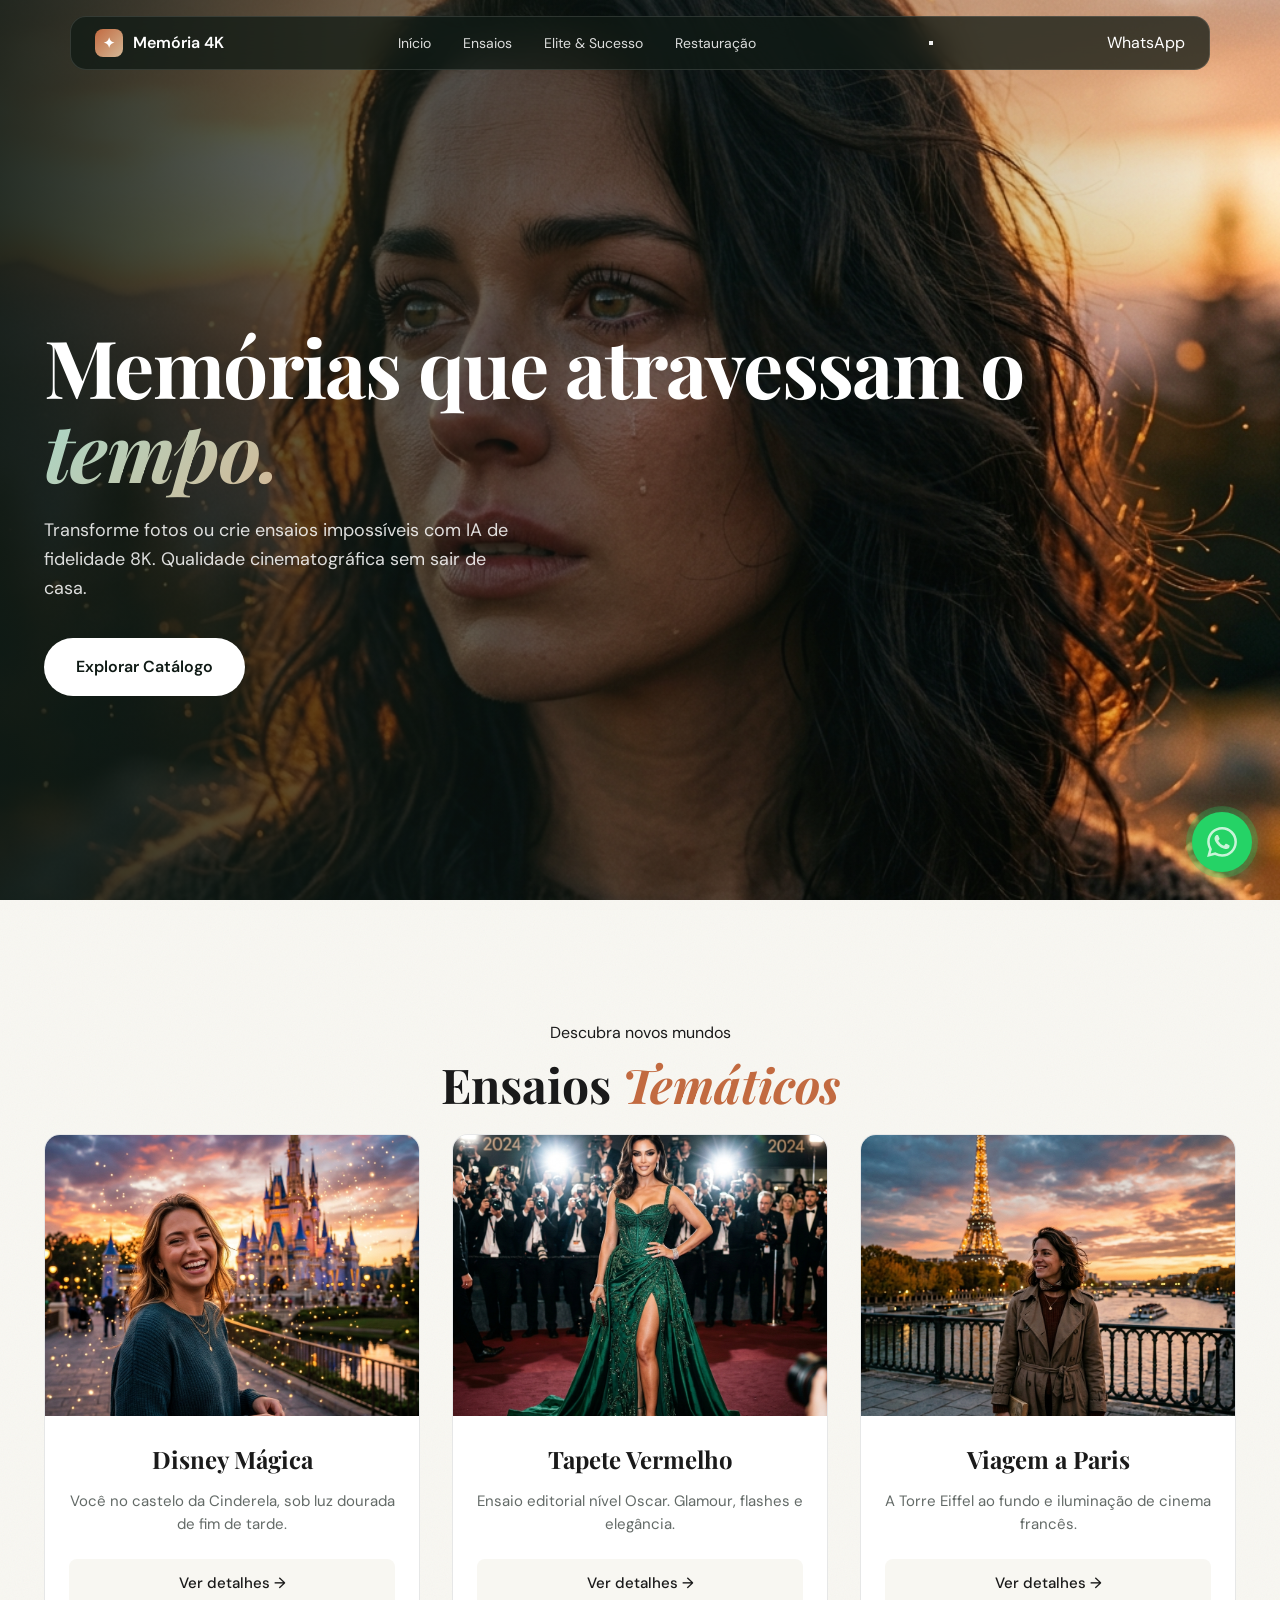
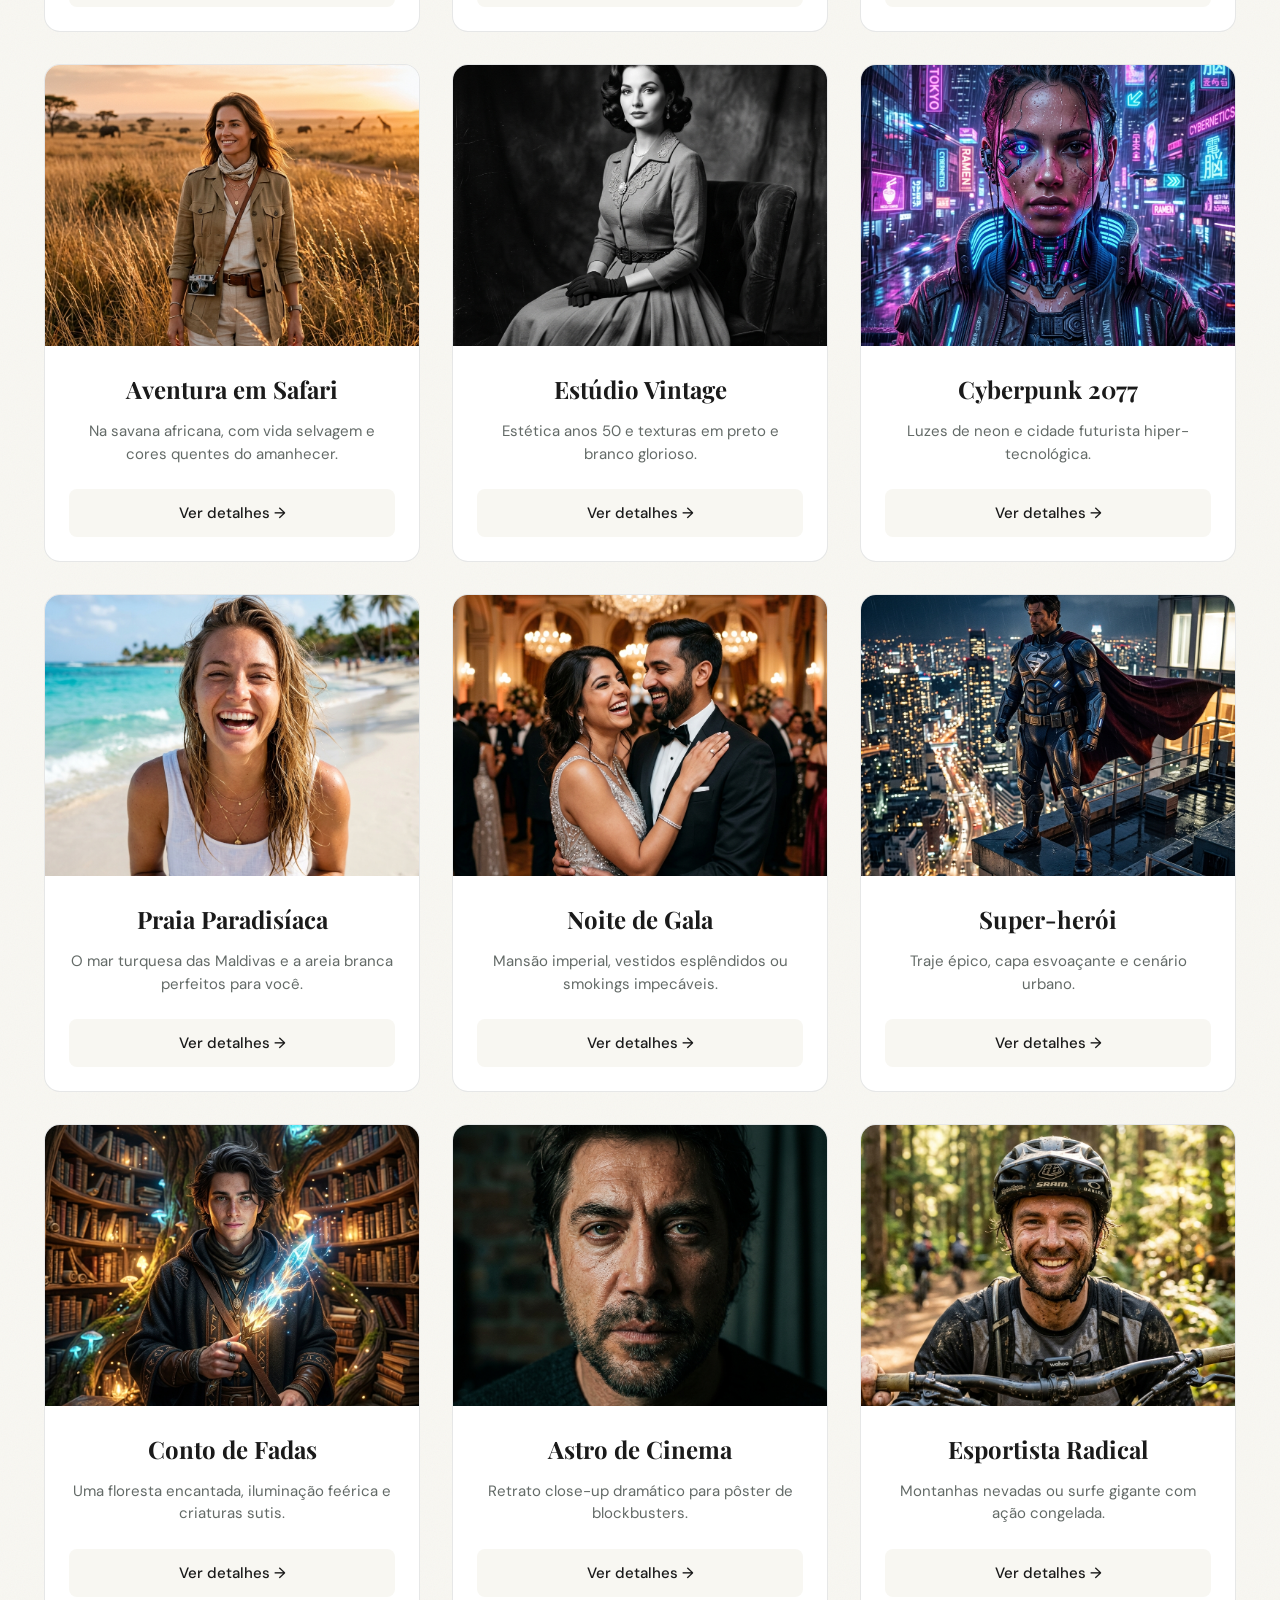
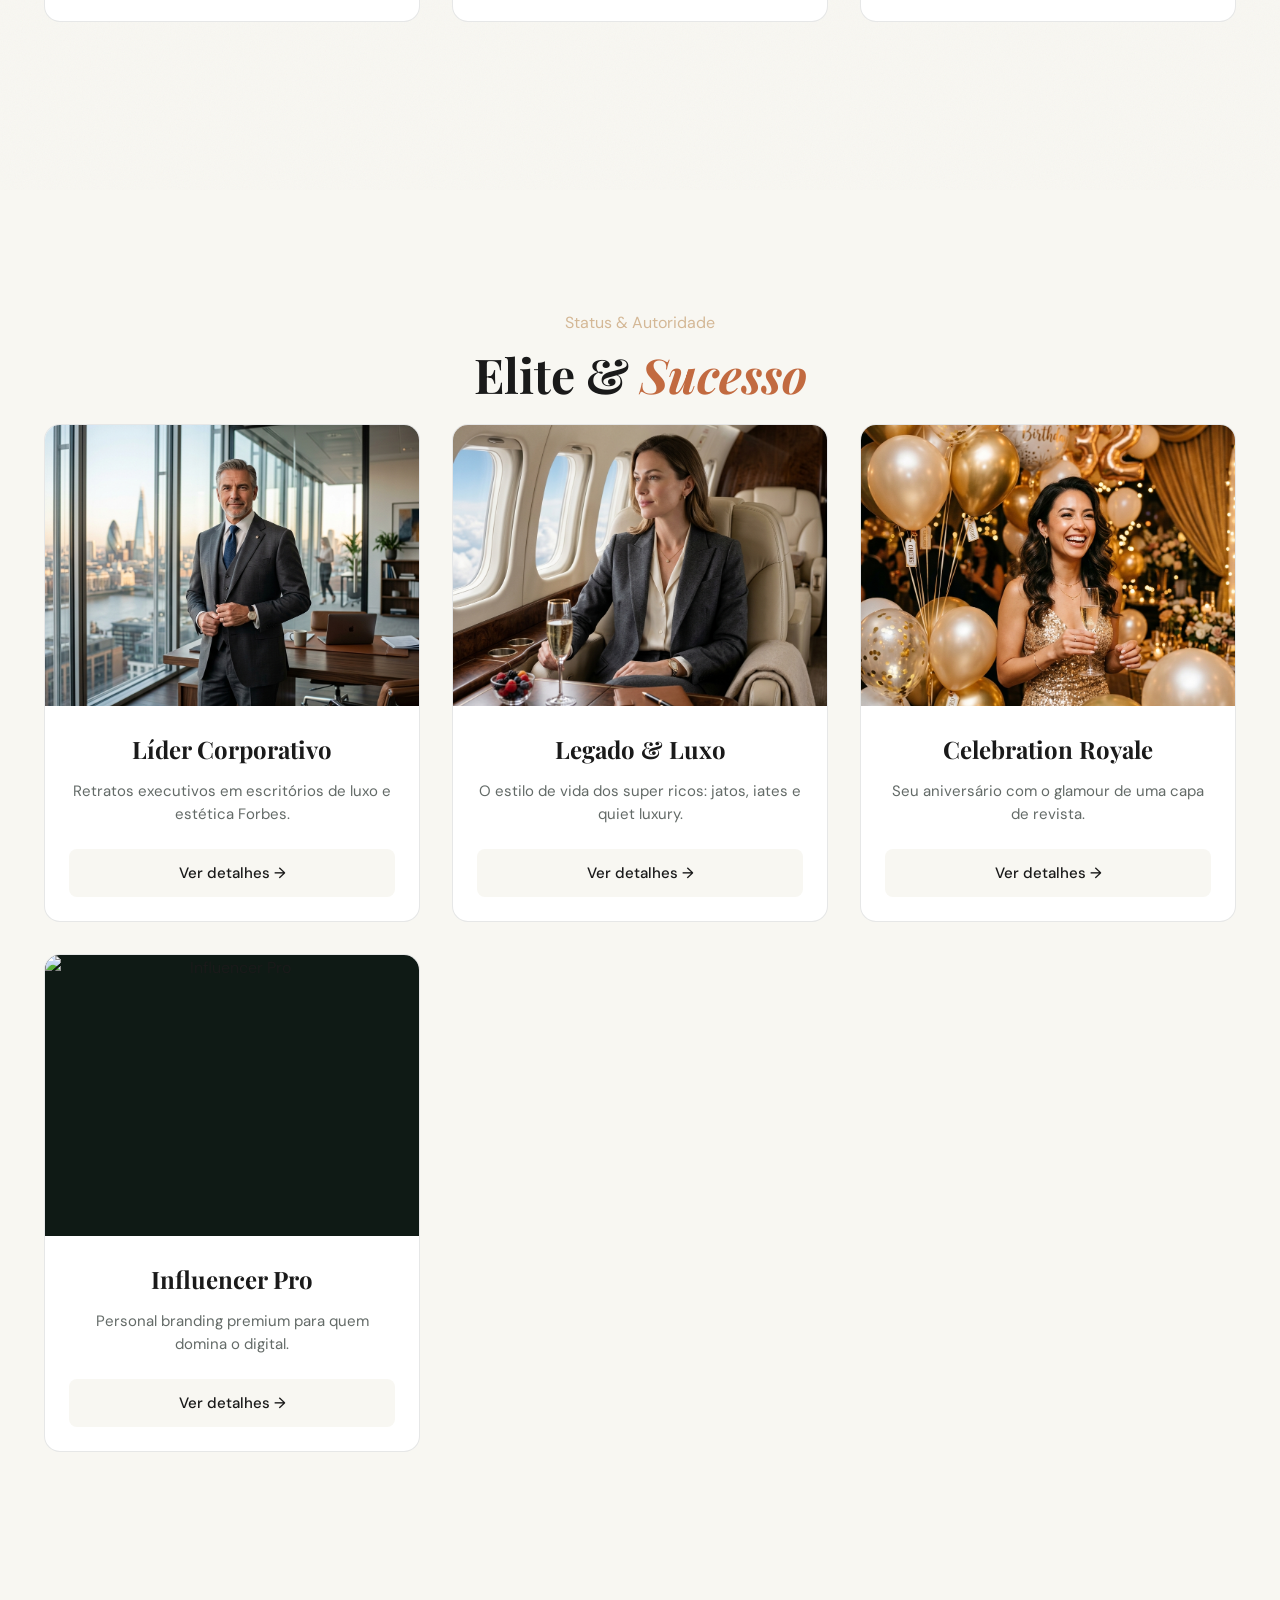
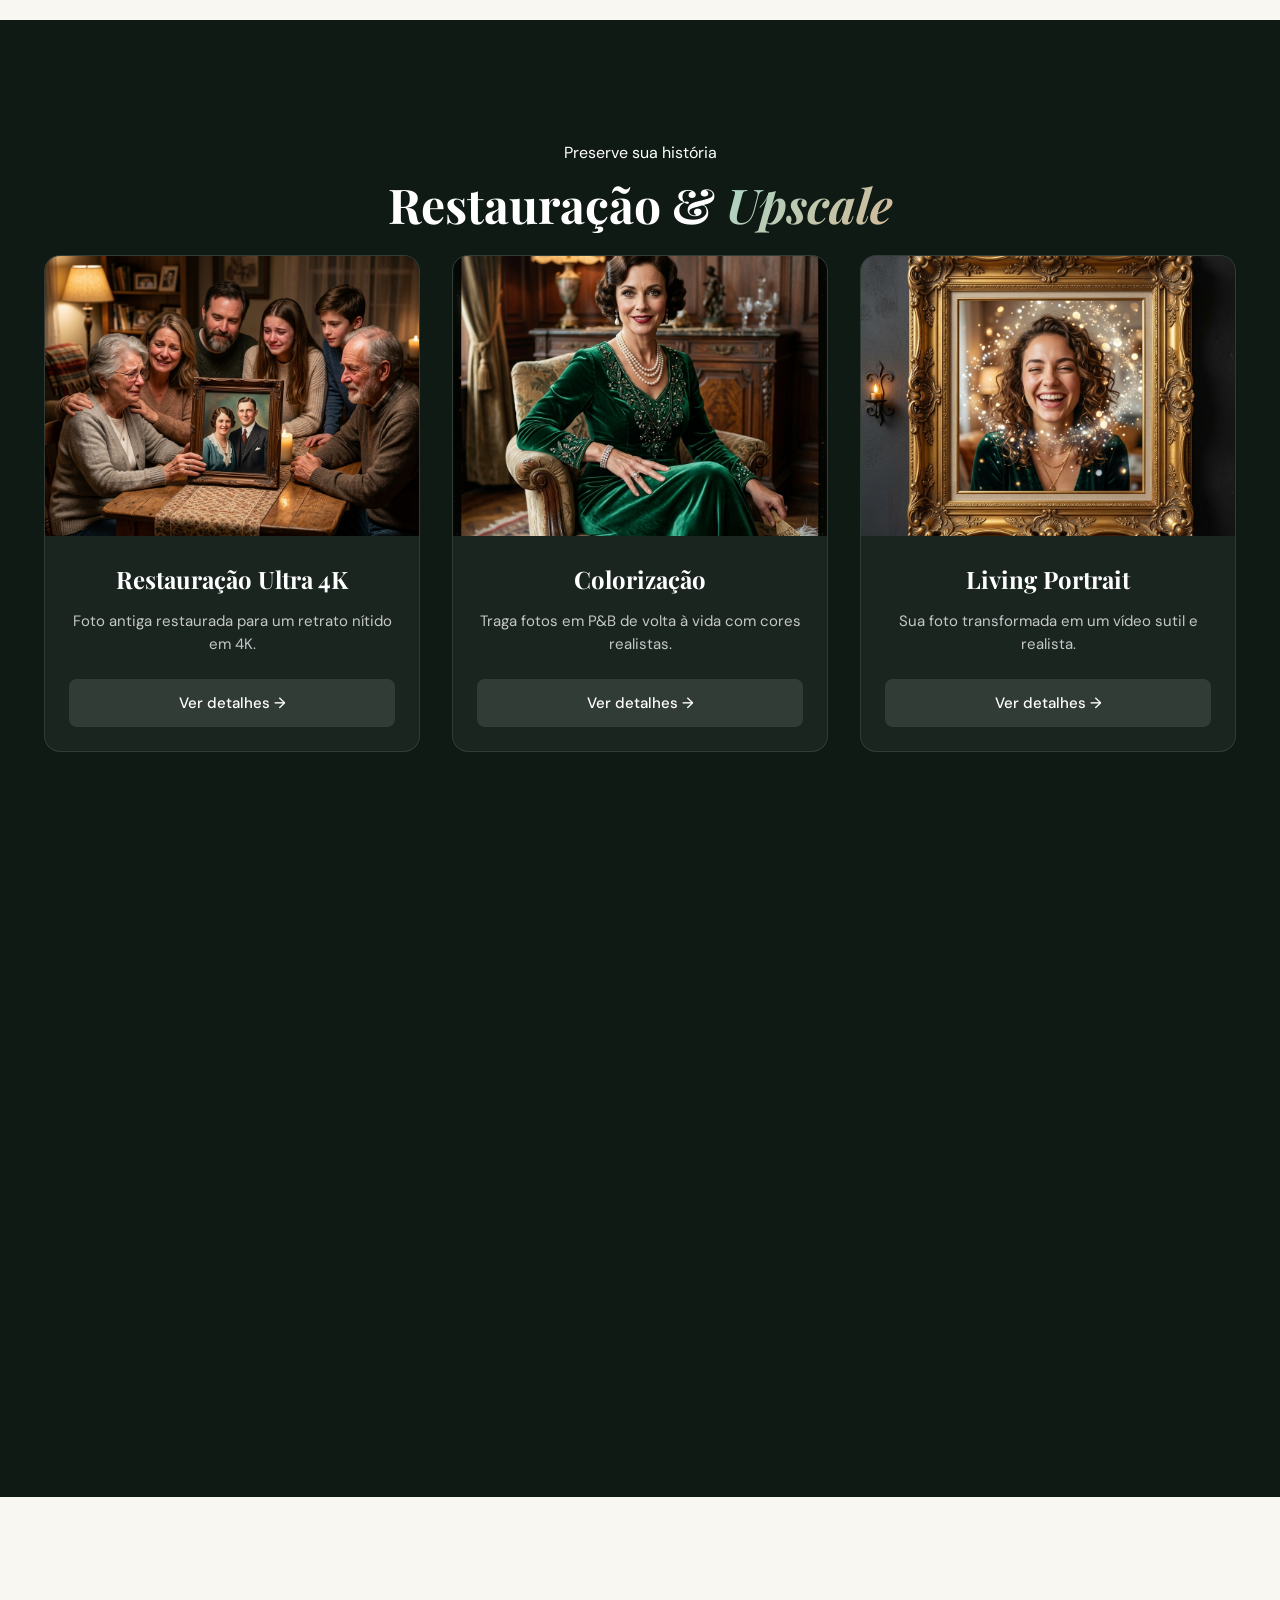
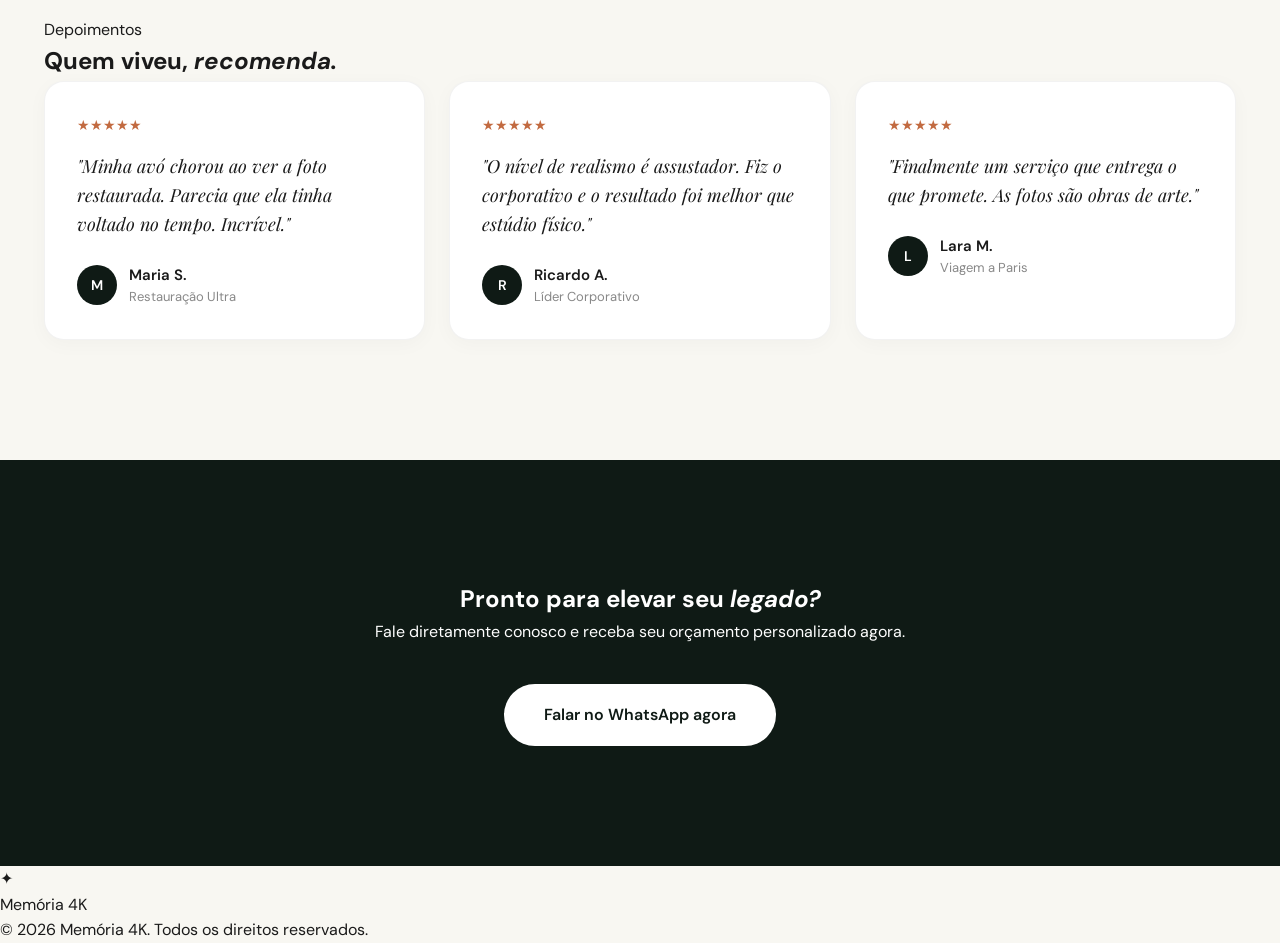
==== index.html @ dbb80fcf "fix: Final Fusion Audit Complete. Pluma Design system fully restored and merged with category expans" ====
<!DOCTYPE html>
<html lang="pt-BR">
<head>
  <meta charset="UTF-8">
  <meta name="viewport" content="width=device-width, initial-scale=1.0">
  <title>Memória 4K — Ensaios Fotográficos com IA de Alta Fidelidade</title>
  <meta name="description" content="Transforme fotos antigas em retratos 4K ou crie ensaios fotográficos impossíveis. Qualidade cinematográfica. Sem mensalidade. Entrega em até 24h.">

  <!-- Open Graph / WhatsApp -->
  <meta property="og:type" content="website">
  <meta property="og:title" content="Memória 4K — Suas memórias em 8K">
  <meta property="og:description" content="Restauração de fotos antigas e ensaios fotográficos impossíveis com inteligência artificial.">
  <meta property="og:image" content="hero.png">
  <meta property="og:url" content="">
  
  <link rel="icon" type="image/png" href="favicon.png">
  <link rel="preconnect" href="https://fonts.googleapis.com">
  <link rel="preconnect" href="https://fonts.gstatic.com" crossorigin>
  <link href="https://fonts.googleapis.com/css2?family=Playfair+Display:ital,wght@0,400;0,700;1,400;1,700&family=DM+Sans:ital,wght@0,300;0,400;0,500;0,600;0,700;1,400&display=swap" rel="stylesheet">
  <link rel="stylesheet" href="css/style.css?v=final_fusion_audit">
  
  <style>
    /* Design System Pluma - Core Extensions */
    :root {
      --forest-deep: #0F1A15;
      --pale-teal: #A8D8C8;
      --terracotta: #C26A40;
      --amber: #D4B896;
      --white: #FFFFFF;
      --off-white: #F8F7F2;
      --text-dark: #1A1A1A;
      --container-max: 1240px;
      --section-py: 120px;
      --section-px: 24px;
    }
    
    .hero { position: relative; width: 100%; min-height: 100vh; display: flex; align-items: center; overflow: hidden; background: var(--forest-deep); }
    .hero__bg { position: absolute; inset: 0; z-index: 0; }
    .hero__bg img { width: 100%; height: 100%; object-fit: cover; object-position: center right; }
    .hero__bg::after { content: ''; position: absolute; inset: 0; background: linear-gradient(to right, rgba(15, 26, 21, 0.9) 0%, rgba(15, 26, 21, 0.4) 50%, transparent 100%); }
    .hero__content { position: relative; z-index: 2; max-width: var(--container-max); margin: 0 auto; padding: 120px var(--section-px) 0; width: 100%; }
    .hero h1 { font-family: 'Playfair Display', serif; font-size: clamp(40px, 7vw, 80px); line-height: 1.05; letter-spacing: -0.02em; color: var(--white); margin-bottom: 24px; }
    .hero h1 em { font-style: italic; background: linear-gradient(135deg, var(--pale-teal), var(--amber)); -webkit-background-clip: text; -webkit-text-fill-color: transparent; }
    .hero__subtitle { color: rgba(255,255,255,0.85); font-size: 18px; max-width: 480px; margin-bottom: 36px; line-height: 1.6; }
    .hero__cta { display: inline-flex; align-items: center; gap: 10px; background: var(--white); color: var(--forest-deep); border-radius: 100px; padding: 16px 32px; font-weight: 600; text-decoration: none; transition: 0.3s; }
    .hero__cta:hover { transform: translateY(-2px); box-shadow: 0 8px 32px rgba(0,0,0,0.3); }

    /* Restoration Sections */
    .how-it-works { background: var(--forest-deep); padding: var(--section-py) 0; color: var(--white); }
    .steps { display: grid; grid-template-columns: repeat(3, 1fr); gap: 32px; margin-top: 56px; }
    .step { background: rgba(255,255,255,0.06); border: 1px solid rgba(255,255,255,0.1); padding: 32px; border-radius: 20px; transition: 0.35s; }
    .step:hover { background: rgba(255,255,255,0.1); transform: translateY(-4px); }
    .step__number { font-family: 'Playfair Display', serif; font-size: 24px; color: var(--pale-teal); margin-bottom: 20px; }
    .step__title { font-family: 'Playfair Display', serif; font-style: italic; font-size: 20px; margin-bottom: 12px; }
    .step__desc { color: rgba(255,255,255,0.7); line-height: 1.6; font-size: 15px; }

    .testimonials { background: var(--off-white); padding: var(--section-py) 0; }
    .testimonials__grid { display: grid; grid-template-columns: repeat(3, 1fr); gap: 24px; }
    .testimonial-card { background: white; padding: 32px; border-radius: 20px; box-shadow: 0 4px 20px rgba(0,0,0,0.03); transition: 0.3s; border: 1px solid rgba(0,0,0,0.05); }
    .testimonial-card:hover { transform: translateY(-4px); box-shadow: 0 10px 30px rgba(0,0,0,0.08); }
    .testimonial-card__stars { color: var(--terracotta); margin-bottom: 16px; font-size: 14px; }
    .testimonial-card__quote { font-family: 'Playfair Display', serif; font-style: italic; font-size: 18px; line-height: 1.6; margin-bottom: 24px; }
    .testimonial-card__author { display: flex; align-items: center; gap: 12px; }
    .testimonial-card__avatar { width: 40px; height: 40px; border-radius: 50%; background: var(--forest-deep); color: white; display: flex; align-items: center; justify-content: center; font-weight: 600; font-size: 14px; }
    .testimonial-card__name { font-weight: 600; font-size: 15px; }
    .testimonial-card__role { font-size: 13px; color: #888; }

    .cta-final { background: var(--forest-deep); padding: var(--section-py) 0; text-align: center; color: white; }
    .cta-final__button { display: inline-block; background: var(--white); color: var(--forest-deep); padding: 18px 40px; border-radius: 100px; font-weight: 600; text-decoration: none; margin-top: 40px; transition: 0.3s; }
    .cta-final__button:hover { transform: translateY(-2px); box-shadow: 0 10px 40px rgba(0,0,0,0.4); }

    @media (max-width: 900px) {
      .steps, .testimonials__grid { grid-template-columns: 1fr; }
    }
  </style>
</head>
<body id="inicio">
  <nav class="navbar" id="navbar">
    <div class="navbar__logo">
      <div class="navbar__logo-icon">✦</div>
      Memória 4K
    </div>
    <ul class="navbar__links" id="nav-links">
      <li><a href="#inicio">Início</a></li>
      <li><a href="#catalogo">Ensaios</a></li>
      <li><a href="#lifestyle">Elite & Sucesso</a></li>
      <li><a href="#restauracao">Restauração</a></li>
    </ul>
    <button class="navbar__hamburger" id="hamburger" aria-label="Menu">
      <span></span><span></span><span></span>
    </button>
    <a href="https://wa.me/5511915101982" class="navbar__cta">WhatsApp</a>
  </nav>

  <!-- HERO -->
  <header class="hero">
    <div class="hero__bg"><img src="hero.png" alt="Hero"></div>
    <div class="hero__content">
      <h1 class="reveal">Memórias que atravessam o <em>tempo.</em></h1>
      <p class="hero__subtitle reveal">Transforme fotos ou crie ensaios impossíveis com IA de fidelidade 8K. Qualidade cinematográfica sem sair de casa.</p>
      <a href="#catalogo" class="hero__cta reveal">Explorar Catálogo</a>
    </div>
  </header>

  <!-- ENSAIOS TEMÁTICOS -->
  <section class="catalog-section bg-textured" id="catalogo">
    <div class="container">
      <div class="catalog-header reveal">
        <p class="section-eyebrow">Descubra novos mundos</p>
        <h2 class="section-title">Ensaios <em>Temáticos</em></h2>
        <div class="catalog-grid" id="grid-tematicos"></div>
      </div>
    </div>
  </section>

  <!-- ELITE & SUCESSO -->
  <section class="catalog-section" id="lifestyle">
    <div class="container">
      <div class="catalog-header reveal">
        <p class="section-eyebrow" style="color: var(--amber);">Status & Autoridade</p>
        <h2 class="catalog-title">Elite & <em>Sucesso</em></h2>
        <div class="catalog-grid" id="grid-lifestyle"></div>
      </div>
    </div>
  </section>

  <!-- RESTAURAÇÃO -->
  <section class="catalog-section dark" id="restauracao">
    <div class="container">
      <div class="catalog-header reveal">
        <p class="section-eyebrow">Preserve sua história</p>
        <h2 class="section-title">Restauração & <em>Upscale</em></h2>
        <div class="catalog-grid" id="grid-restauracao"></div>
      </div>
    </div>
  </section>

  <!-- COMO FUNCIONA -->
  <section class="how-it-works" id="como-funciona">
    <div class="container">
      <div class="reveal">
        <p class="section-eyebrow">Processo Pluma</p>
        <h2 class="section-title">Simples como <em>uma conversa.</em></h2>
      </div>
      <div class="steps">
        <div class="step reveal">
          <div class="step__number">01</div>
          <h3 class="step__title">Escolha e envie</h3>
          <p class="step__desc">Selecione seu pacote e envie suas fotos pelo WhatsApp. Sem cadastros complexos.</p>
        </div>
        <div class="step reveal">
          <div class="step__number">02</div>
          <h3 class="step__title">Produção 8K</h3>
          <p class="step__desc">Nossa IA de última geração gera seus retratos com fidelidade absoluta.</p>
        </div>
        <div class="step reveal">
          <div class="step__number">03</div>
          <h3 class="step__title">Receba em 24h</h3>
          <p class="step__desc">Suas memórias prontas para emoldurar ou postar, enviadas em até um dia.</p>
        </div>
      </div>
    </div>
  </section>

  <!-- DEPOIMENTOS -->
  <section class="testimonials" id="depoimentos">
    <div class="container">
      <div class="reveal">
        <p class="section-eyebrow">Depoimentos</p>
        <h2 class="section-title">Quem viveu, <em>recomenda.</em></h2>
      </div>
      <div class="testimonials__grid">
        <div class="testimonial-card reveal">
          <div class="testimonial-card__stars">★★★★★</div>
          <p class="testimonial-card__quote">"Minha avó chorou ao ver a foto restaurada. Parecia que ela tinha voltado no tempo. Incrível."</p>
          <div class="testimonial-card__author">
            <div class="testimonial-card__avatar">M</div>
            <div>
              <div class="testimonial-card__name">Maria S.</div>
              <div class="testimonial-card__role">Restauração Ultra</div>
            </div>
          </div>
        </div>
        <div class="testimonial-card reveal">
          <div class="testimonial-card__stars">★★★★★</div>
          <p class="testimonial-card__quote">"O nível de realismo é assustador. Fiz o corporativo e o resultado foi melhor que estúdio físico."</p>
          <div class="testimonial-card__author">
            <div class="testimonial-card__avatar">R</div>
            <div>
              <div class="testimonial-card__name">Ricardo A.</div>
              <div class="testimonial-card__role">Líder Corporativo</div>
            </div>
          </div>
        </div>
        <div class="testimonial-card reveal">
          <div class="testimonial-card__stars">★★★★★</div>
          <p class="testimonial-card__quote">"Finalmente um serviço que entrega o que promete. As fotos são obras de arte."</p>
          <div class="testimonial-card__author">
            <div class="testimonial-card__avatar">L</div>
            <div>
              <div class="testimonial-card__name">Lara M.</div>
              <div class="testimonial-card__role">Viagem a Paris</div>
            </div>
          </div>
        </div>
      </div>
    </div>
  </section>

  <!-- CTA FINAL -->
  <section class="cta-final">
    <div class="container">
      <div class="reveal">
        <h2 class="section-title">Pronto para elevar seu <em>legado?</em></h2>
        <p class="cta-final__subtitle">Fale diretamente conosco e receba seu orçamento personalizado agora.</p>
        <a href="https://wa.me/5511915101982" target="_blank" rel="noopener" class="cta-final__button">
          Falar no WhatsApp agora
        </a>
      </div>
    </div>
  </section>

  <!-- FOOTER -->
  <footer class="footer">
    <div class="footer__inner">
      <div class="footer__logo">
        <div class="footer__logo-icon">✦</div>
        Memória 4K
      </div>
      <span class="footer__copy">© 2026 Memória 4K. Todos os direitos reservados.</span>
    </div>
  </footer>

  <!-- WHATSAPP FAB -->
  <a href="https://wa.me/5511915101982" target="_blank" rel="noopener noreferrer" class="whatsapp-fab">
    <span class="whatsapp-fab__label">Falar no WhatsApp</span>
    <div class="whatsapp-fab__btn">
      <svg viewBox="0 0 24 24"><path d="M17.472 14.382c-.297-.149-1.758-.867-2.03-.967-.273-.099-.471-.148-.67.15-.197.297-.767.966-.94 1.164-.173.199-.347.223-.644.075-.297-.15-1.255-.463-2.39-1.475-.883-.788-1.48-1.761-1.653-2.059-.173-.297-.018-.458.13-.606.134-.133.298-.347.446-.52.149-.174.198-.298.298-.497.099-.198.05-.371-.025-.52-.075-.149-.669-1.612-.916-2.207-.242-.579-.487-.5-.669-.51-.173-.008-.371-.01-.57-.01-.198 0-.52.074-.792.372-.272.297-1.04 1.016-1.04 2.479 0 1.462 1.065 2.875 1.213 3.074.149.198 2.096 3.2 5.077 4.487.709.306 1.262.489 1.694.625.712.227 1.36.195 1.871.118.571-.085 1.758-.719 2.006-1.413.248-.694.248-1.289.173-1.413-.074-.124-.272-.198-.57-.347m-5.421 7.403h-.004a9.87 9.87 0 01-5.031-1.378l-.361-.214-3.741.982.998-3.648-.235-.374a9.86 9.86 0 01-1.51-5.26c.001-5.45 4.436-9.884 9.888-9.884 2.64 0 5.122 1.03 6.988 2.898a9.825 9.825 0 012.893 6.994c-.003 5.45-4.437 9.884-9.885 9.884m8.413-18.297A11.815 11.815 0 0012.05 0C5.495 0 .16 5.335.157 11.892c0 2.096.547 4.142 1.588 5.945L.057 24l6.305-1.654a11.882 11.882 0 005.683 1.448h.005c6.554 0 11.89-5.335 11.893-11.893a11.821 11.821 0 00-3.48-8.413Z"/></svg>
    </div>
  </a>

  <script src="js/data.js?v=final_fusion_audit"></script>
  <script src="js/main.js?v=final_fusion_audit"></script>
</body>
</html>
---- css/style.css ----
��/ *   = = = = = = = = = = = = = = = = = = = = = = = = = = = = = = = = = = = = = = = = = = = =  
       P L U M A   D E S I G N   S Y S T E M   � � �   C S S   F O U N D A T I O N  
       M e m %%r i a   4 K   P l a t f o r m   ( F a s e   2 )  
       = = = = = = = = = = = = = = = = = = = = = = = = = = = = = = = = = = = = = = = = = = = =   * /  
  
 / *   - - -   R E S E T   &   B A S E   - - -   * /  
 * ,   * : : b e f o r e ,   * : : a f t e r   {  
     m a r g i n :   0 ;  
     p a d d i n g :   0 ;  
     b o x - s i z i n g :   b o r d e r - b o x ;  
 }  
  
 : r o o t   {  
     / *   B r a n d   C o l o r s   * /  
     - - f o r e s t - d e e p :   # 1 C 3 F 3 A ;  
     - - d a r k - b g :   # 0 F 1 A 1 5 ;  
     - - w h i t e :   # F F F F F F ;  
     - - o f f - w h i t e :   # E B E 8 D 8 ;  
     - - t e r r a c o t t a :   # C 2 6 A 4 0 ;  
     - - a m b e r :   # D 4 8 8 5 A ;  
     - - t e a l - b l u e :   # 2 A 4 A 5 A ;  
     - - p a l e - t e a l :   # A 8 D 8 C 8 ;  
     - - w a r m - s a n d :   # D 4 B 8 9 6 ;  
     - - e r r o r :   # d 9 5 3 4 f ;  
     - - s u c c e s s :   # 5 c b 8 5 c ;  
  
     / *   T e x t   * /  
     - - t e x t - d a r k :   # 0 F 1 A 1 5 ;  
     - - t e x t - o n - d a r k :   # F F F F F F ;  
     - - t e x t - o n - d a r k - m u t e d :   r g b a ( 2 5 5 , 2 5 5 , 2 5 5 , 0 . 7 5 ) ;  
     - - t e x t - o n - l i g h t - m u t e d :   r g b a ( 1 5 , 2 6 , 2 1 , 0 . 6 5 ) ;  
  
     / *   G l a s s   * /  
     - - c a r d - b o r d e r - l i g h t :   r g b a ( 2 5 5 , 2 5 5 , 2 5 5 , 0 . 2 5 ) ;  
     - - c a r d - b g - g l a s s - d a r k :   r g b a ( 2 5 5 , 2 5 5 , 2 5 5 , 0 . 1 2 ) ;  
     - - c a r d - b g - g l a s s - l i g h t :   r g b a ( 2 5 5 , 2 5 5 , 2 5 5 , 0 . 8 5 ) ;  
  
     / *   S p a c i n g   * /  
     - - s e c t i o n - p y :   c l a m p ( 8 0 p x ,   1 0 v w ,   1 4 0 p x ) ;  
     - - s e c t i o n - p x :   c l a m p ( 2 4 p x ,   6 v w ,   8 0 p x ) ;  
     - - c o n t a i n e r - m a x :   1 2 0 0 p x ;  
  
     / *   F o n t s   * /  
     - - f o n t - d i s p l a y :   ' P l a y f a i r   D i s p l a y ' ,   ' C o r m o r a n t   G a r a m o n d ' ,   G e o r g i a ,   s e r i f ;  
     - - f o n t - b o d y :   ' D M   S a n s ' ,   ' G e i s t ' ,   ' I n t e r ' ,   s a n s - s e r i f ;  
 }  
  
 h t m l   {  
     s c r o l l - b e h a v i o r :   s m o o t h ;  
     - w e b k i t - f o n t - s m o o t h i n g :   a n t i a l i a s e d ;  
     - m o z - o s x - f o n t - s m o o t h i n g :   g r a y s c a l e ;  
 }  
  
 b o d y   {  
     f o n t - f a m i l y :   v a r ( - - f o n t - b o d y ) ;  
     f o n t - w e i g h t :   4 0 0 ;  
     f o n t - s i z e :   1 6 p x ;  
     l i n e - h e i g h t :   1 . 6 ;  
     c o l o r :   v a r ( - - t e x t - d a r k ) ;  
     b a c k g r o u n d - c o l o r :   v a r ( - - o f f - w h i t e ) ;   / *   B a s e   l i g h t   f o r   c a t a l o g   * /  
     o v e r f l o w - x :   h i d d e n ;  
 }  
  
 b o d y . d a r k - m o d e   {  
     b a c k g r o u n d - c o l o r :   v a r ( - - d a r k - b g ) ;  
     c o l o r :   v a r ( - - w h i t e ) ;  
 }  
  
 a   {  
     t e x t - d e c o r a t i o n :   n o n e ;  
     c o l o r :   i n h e r i t ;  
 }  
  
 i m g   {  
     m a x - w i d t h :   1 0 0 % ;  
     d i s p l a y :   b l o c k ;  
 }  
  
 / *   - - -   U T I L I T Y   C L A S S E S   - - -   * /  
 . c o n t a i n e r   {  
     m a x - w i d t h :   v a r ( - - c o n t a i n e r - m a x ) ;  
     m a r g i n :   0   a u t o ;  
     p a d d i n g :   0   v a r ( - - s e c t i o n - p x ) ;  
 }  
  
 . r e v e a l   {  
     o p a c i t y :   0 ;  
     t r a n s f o r m :   t r a n s l a t e Y ( 2 4 p x ) ;  
     t r a n s i t i o n :   o p a c i t y   0 . 7 s   e a s e ,   t r a n s f o r m   0 . 7 s   e a s e ;  
 }  
  
 . r e v e a l . v i s i b l e   {  
     o p a c i t y :   1 ;  
     t r a n s f o r m :   t r a n s l a t e Y ( 0 ) ;  
 }  
  
 . h i d d e n   {  
     d i s p l a y :   n o n e   ! i m p o r t a n t ;  
 }  
  
 / *   = = = = = = = = = = = = = = = = = = = = = = = = = = = = = = = = = = = = = = = = = = = =  
       N A V B A R   ( G L O B A L )  
       = = = = = = = = = = = = = = = = = = = = = = = = = = = = = = = = = = = = = = = = = = = =   * /  
 . n a v b a r   {  
     p o s i t i o n :   f i x e d ;  
     t o p :   1 6 p x ;  
     l e f t :   5 0 % ;  
     t r a n s f o r m :   t r a n s l a t e X ( - 5 0 % ) ;  
     w i d t h :   c a l c ( 1 0 0 %   -   4 8 p x ) ;  
     m a x - w i d t h :   1 1 4 0 p x ;  
     z - i n d e x :   1 0 0 0 ;  
     b a c k g r o u n d :   r g b a ( 1 5 ,   2 6 ,   2 1 ,   0 . 7 5 ) ;  
     b a c k d r o p - f i l t e r :   b l u r ( 1 6 p x ) ;  
     - w e b k i t - b a c k d r o p - f i l t e r :   b l u r ( 1 6 p x ) ;  
     b o r d e r :   1 p x   s o l i d   r g b a ( 2 5 5 , 2 5 5 , 2 5 5 , 0 . 1 2 ) ;  
     b o r d e r - r a d i u s :   1 6 p x ;  
     p a d d i n g :   1 2 p x   2 4 p x ;  
     d i s p l a y :   f l e x ;  
     a l i g n - i t e m s :   c e n t e r ;  
     j u s t i f y - c o n t e n t :   s p a c e - b e t w e e n ;  
     t r a n s i t i o n :   b a c k g r o u n d   0 . 3 s   e a s e ;  
     c o l o r :   w h i t e ;  
 }  
  
 . n a v b a r . s c r o l l e d   {  
     b a c k g r o u n d :   r g b a ( 1 5 ,   2 6 ,   2 1 ,   0 . 9 5 ) ;  
 }  
  
 . n a v b a r _ _ l o g o   {  
     d i s p l a y :   f l e x ;  
     a l i g n - i t e m s :   c e n t e r ;  
     g a p :   1 0 p x ;  
     f o n t - w e i g h t :   6 0 0 ;  
     f o n t - s i z e :   1 6 p x ;  
 }  
  
 . n a v b a r _ _ l o g o - i c o n   {  
     w i d t h :   2 8 p x ;  
     h e i g h t :   2 8 p x ;  
     b a c k g r o u n d :   l i n e a r - g r a d i e n t ( 1 3 5 d e g ,   v a r ( - - t e r r a c o t t a ) ,   v a r ( - - a m b e r ) ) ;  
     b o r d e r - r a d i u s :   8 p x ;  
     d i s p l a y :   f l e x ;  
     a l i g n - i t e m s :   c e n t e r ;  
     j u s t i f y - c o n t e n t :   c e n t e r ;  
     f o n t - s i z e :   1 4 p x ;  
 }  
  
 . n a v b a r _ _ l i n k s   {  
     d i s p l a y :   f l e x ;  
     g a p :   3 2 p x ;  
     l i s t - s t y l e :   n o n e ;  
 }  
  
 . n a v b a r _ _ l i n k s   a   {  
     c o l o r :   r g b a ( 2 5 5 , 2 5 5 , 2 5 5 , 0 . 8 5 ) ;  
     f o n t - s i z e :   1 4 p x ;  
     t r a n s i t i o n :   c o l o r   0 . 2 s   e a s e ;  
 }  
  
 . n a v b a r _ _ l i n k s   a : h o v e r   {  
     c o l o r :   v a r ( - - w h i t e ) ;  
 }  
  
 @ m e d i a   ( m a x - w i d t h :   7 6 8 p x )   {  
     . n a v b a r _ _ l i n k s   {   d i s p l a y :   n o n e ;   }  
     . n a v b a r   {   p a d d i n g :   1 0 p x   1 6 p x ;   w i d t h :   c a l c ( 1 0 0 %   -   3 2 p x ) ;   }  
 }  
  
 / *   = = = = = = = = = = = = = = = = = = = = = = = = = = = = = = = = = = = = = = = = = = = =  
       P A G E   H E A D E R S   ( I n t e r n a l   p a g e s )  
       = = = = = = = = = = = = = = = = = = = = = = = = = = = = = = = = = = = = = = = = = = = =   * /  
 . p a g e - h e a d e r   {  
     b a c k g r o u n d :   v a r ( - - d a r k - b g ) ;  
     c o l o r :   v a r ( - - w h i t e ) ;  
     p a d d i n g :   1 8 0 p x   0   8 0 p x   0 ;  
     t e x t - a l i g n :   c e n t e r ;  
     p o s i t i o n :   r e l a t i v e ;  
     o v e r f l o w :   h i d d e n ;  
 }  
  
 . p a g e - h e a d e r : : b e f o r e   {  
     c o n t e n t :   ' ' ;  
     p o s i t i o n :   a b s o l u t e ;  
     t o p :   0 ;  
     l e f t :   5 0 % ;  
     t r a n s f o r m :   t r a n s l a t e X ( - 5 0 % ) ;  
     w i d t h :   1 0 0 % ;  
     h e i g h t :   1 0 0 % ;  
     b a c k g r o u n d :   r a d i a l - g r a d i e n t ( c i r c l e   a t   t o p ,   r g b a ( 1 9 4 , 1 0 6 , 6 4 , 0 . 1 5 )   0 % ,   t r a n s p a r e n t   6 0 % ) ;  
     p o i n t e r - e v e n t s :   n o n e ;  
 }  
  
 . p a g e - t i t l e   {  
     f o n t - f a m i l y :   v a r ( - - f o n t - d i s p l a y ) ;  
     f o n t - s i z e :   c l a m p ( 4 0 p x ,   6 v w ,   6 4 p x ) ;  
     l i n e - h e i g h t :   1 . 1 ;  
     l e t t e r - s p a c i n g :   - 0 . 0 2 e m ;  
     f o n t - w e i g h t :   4 0 0 ;  
     m a r g i n - b o t t o m :   2 0 p x ;  
 }  
  
 . p a g e - t i t l e   e m   {  
     f o n t - s t y l e :   i t a l i c ;  
     b a c k g r o u n d :   l i n e a r - g r a d i e n t ( 1 3 5 d e g ,   v a r ( - - p a l e - t e a l ) ,   v a r ( - - w a r m - s a n d ) ) ;  
     - w e b k i t - b a c k g r o u n d - c l i p :   t e x t ;  
     - w e b k i t - t e x t - f i l l - c o l o r :   t r a n s p a r e n t ;  
 }  
  
 . p a g e - s u b t i t l e   {  
     f o n t - s i z e :   1 8 p x ;  
     c o l o r :   v a r ( - - t e x t - o n - d a r k - m u t e d ) ;  
     m a x - w i d t h :   6 0 0 p x ;  
     m a r g i n :   0   a u t o ;  
 }  
  
 / *   = = = = = = = = = = = = = = = = = = = = = = = = = = = = = = = = = = = = = = = = = = = =  
       C A T A L O G   G R I D   ( i n d e x . h t m l )  
       = = = = = = = = = = = = = = = = = = = = = = = = = = = = = = = = = = = = = = = = = = = =   * /  
 . c a t a l o g - s e c t i o n   {  
     p a d d i n g :   v a r ( - - s e c t i o n - p y )   0 ;  
 }  
  
 . c a t a l o g - s e c t i o n . d a r k   {  
     b a c k g r o u n d :   v a r ( - - f o r e s t - d e e p ) ;  
     c o l o r :   v a r ( - - w h i t e ) ;  
 }  
  
 . b g - t e x t u r e d   {  
     b a c k g r o u n d :   v a r ( - - o f f - w h i t e ) ;  
     p o s i t i o n :   r e l a t i v e ;  
 }  
 . b g - t e x t u r e d : : b e f o r e   {  
     c o n t e n t :   ' ' ;  
     p o s i t i o n :   a b s o l u t e ;  
     i n s e t :   0 ;  
     b a c k g r o u n d - i m a g e :   u r l ( " d a t a : i m a g e / s v g + x m l , % 3 C s v g   v i e w B o x = ' 0   0   2 5 6   2 5 6 '   x m l n s = ' h t t p : / / w w w . w 3 . o r g / 2 0 0 0 / s v g ' % 3 E % 3 C f i l t e r   i d = ' n ' % 3 E % 3 C f e T u r b u l e n c e   t y p e = ' f r a c t a l N o i s e '   b a s e F r e q u e n c y = ' 0 . 8 5 '   n u m O c t a v e s = ' 4 '   s t i t c h T i l e s = ' s t i t c h ' / % 3 E % 3 C / f i l t e r % 3 E % 3 C r e c t   w i d t h = ' 1 0 0 % 2 5 '   h e i g h t = ' 1 0 0 % 2 5 '   f i l t e r = ' u r l ( % 2 3 n ) '   o p a c i t y = ' 0 . 0 4 ' / % 3 E % 3 C / s v g % 3 E " ) ;  
     b a c k g r o u n d - r e p e a t :   r e p e a t ;  
     b a c k g r o u n d - s i z e :   2 5 6 p x ;  
     p o i n t e r - e v e n t s :   n o n e ;  
 }  
  
 . c a t a l o g - h e a d e r   {  
     m a r g i n - b o t t o m :   4 8 p x ;  
     t e x t - a l i g n :   c e n t e r ;  
 }  
  
 . c a t a l o g - h e a d e r   h 2   {  
     f o n t - f a m i l y :   v a r ( - - f o n t - d i s p l a y ) ;  
     f o n t - s i z e :   c l a m p ( 3 2 p x ,   4 v w ,   4 8 p x ) ;  
     m a r g i n - b o t t o m :   1 2 p x ;  
 }  
  
 . c a t a l o g - h e a d e r   h 2   e m   {  
     f o n t - s t y l e :   i t a l i c ;  
     c o l o r :   v a r ( - - t e r r a c o t t a ) ;  
 }  
 . c a t a l o g - s e c t i o n . d a r k   . c a t a l o g - h e a d e r   h 2   e m   {  
     b a c k g r o u n d :   l i n e a r - g r a d i e n t ( 1 3 5 d e g ,   v a r ( - - p a l e - t e a l ) ,   v a r ( - - w a r m - s a n d ) ) ;  
     - w e b k i t - b a c k g r o u n d - c l i p :   t e x t ;  
     - w e b k i t - t e x t - f i l l - c o l o r :   t r a n s p a r e n t ;  
 }  
  
 . c a t a l o g - g r i d   {  
     d i s p l a y :   g r i d ;  
     g r i d - t e m p l a t e - c o l u m n s :   r e p e a t ( a u t o - f i l l ,   m i n m a x ( 2 8 0 p x ,   1 f r ) ) ;  
     g a p :   3 2 p x ;  
 }  
  
 / *   R e u s i n g   p a c k a g e - c a r d   s t y l i n g   f r o m   p h a s e   1   b u t   o p t i m i z i n g   * /  
 . c a t a l o g - c a r d   {  
     b a c k g r o u n d :   v a r ( - - w h i t e ) ;  
     b o r d e r :   1 p x   s o l i d   r g b a ( 1 5 , 2 6 , 2 1 , 0 . 1 0 ) ;  
     b o r d e r - r a d i u s :   1 6 p x ;  
     o v e r f l o w :   h i d d e n ;  
     t r a n s i t i o n :   a l l   0 . 3 s   e a s e ;  
     d i s p l a y :   f l e x ;  
     f l e x - d i r e c t i o n :   c o l u m n ;  
 }  
  
 . c a t a l o g - s e c t i o n . d a r k   . c a t a l o g - c a r d   {  
     b a c k g r o u n d :   r g b a ( 2 5 5 , 2 5 5 , 2 5 5 , 0 . 0 5 ) ;  
     b o r d e r - c o l o r :   r g b a ( 2 5 5 , 2 5 5 , 2 5 5 , 0 . 1 ) ;  
     c o l o r :   v a r ( - - w h i t e ) ;  
     b a c k d r o p - f i l t e r :   b l u r ( 8 p x ) ;  
 }  
  
 . c a t a l o g - c a r d : h o v e r   {  
     t r a n s f o r m :   t r a n s l a t e Y ( - 8 p x ) ;  
     b o x - s h a d o w :   0   1 2 p x   4 0 p x   r g b a ( 0 , 0 , 0 , 0 . 1 5 ) ;  
 }  
  
 . c a t a l o g - c a r d _ _ i m g - w r a p   {  
     w i d t h :   1 0 0 % ;  
     a s p e c t - r a t i o :   4 / 3 ;  
     p o s i t i o n :   r e l a t i v e ;  
     o v e r f l o w :   h i d d e n ;  
     b a c k g r o u n d :   v a r ( - - d a r k - b g ) ;  
 }  
  
 . c a t a l o g - c a r d _ _ i m g - w r a p   i m g   {  
     w i d t h :   1 0 0 % ;  
     h e i g h t :   1 0 0 % ;  
     o b j e c t - f i t :   c o v e r ;  
     t r a n s i t i o n :   t r a n s f o r m   0 . 5 s   e a s e ;  
 }  
  
 . c a t a l o g - c a r d _ _ p l a c e h o l d e r   {  
     p o s i t i o n :   a b s o l u t e ;  
     i n s e t :   0 ;  
     d i s p l a y :   f l e x ;  
     a l i g n - i t e m s :   c e n t e r ;  
     j u s t i f y - c o n t e n t :   c e n t e r ;  
     b a c k g r o u n d :   l i n e a r - g r a d i e n t ( 1 3 5 d e g ,   v a r ( - - t e a l - b l u e ) ,   v a r ( - - f o r e s t - d e e p ) ) ;  
     c o l o r :   v a r ( - - w h i t e ) ;  
     f o n t - f a m i l y :   v a r ( - - f o n t - d i s p l a y ) ;  
     f o n t - s t y l e :   i t a l i c ;  
     f o n t - s i z e :   2 0 p x ;  
     t e x t - s h a d o w :   0   2 p x   1 2 p x   r g b a ( 0 , 0 , 0 , 0 . 3 ) ;  
 }  
  
 . c a t a l o g - c a r d : h o v e r   . c a t a l o g - c a r d _ _ i m g - w r a p   i m g   {  
     t r a n s f o r m :   s c a l e ( 1 . 0 5 ) ;  
 }  
  
 . c a t a l o g - c a r d _ _ b o d y   {  
     p a d d i n g :   2 4 p x ;  
     f l e x :   1 ;  
     d i s p l a y :   f l e x ;  
     f l e x - d i r e c t i o n :   c o l u m n ;  
 }  
  
 . c a t a l o g - c a r d _ _ t i t l e   {  
     f o n t - f a m i l y :   v a r ( - - f o n t - d i s p l a y ) ;  
     f o n t - s i z e :   2 4 p x ;  
     m a r g i n - b o t t o m :   1 2 p x ;  
 }  
  
 . c a t a l o g - c a r d _ _ d e s c   {  
     f o n t - s i z e :   1 5 p x ;  
     c o l o r :   v a r ( - - t e x t - o n - l i g h t - m u t e d ) ;  
     l i n e - h e i g h t :   1 . 5 ;  
     m a r g i n - b o t t o m :   2 4 p x ;  
     f l e x :   1 ;  
 }  
  
 . c a t a l o g - s e c t i o n . d a r k   . c a t a l o g - c a r d _ _ d e s c   {  
     c o l o r :   v a r ( - - t e x t - o n - d a r k - m u t e d ) ;  
 }  
  
 . c a t a l o g - c a r d _ _ b t n   {  
     d i s p l a y :   b l o c k ;  
     t e x t - a l i g n :   c e n t e r ;  
     b a c k g r o u n d :   v a r ( - - o f f - w h i t e ) ;  
     c o l o r :   v a r ( - - t e x t - d a r k ) ;  
     p a d d i n g :   1 2 p x   0 ;  
     b o r d e r - r a d i u s :   8 p x ;  
     f o n t - w e i g h t :   5 0 0 ;  
     f o n t - s i z e :   1 5 p x ;  
     t r a n s i t i o n :   b a c k g r o u n d   0 . 2 s   e a s e ;  
 }  
  
 . c a t a l o g - c a r d _ _ b t n : h o v e r   {  
     b a c k g r o u n d :   # e 0 d c c c ;  
 }  
  
 . c a t a l o g - s e c t i o n . d a r k   . c a t a l o g - c a r d _ _ b t n   {  
     b a c k g r o u n d :   r g b a ( 2 5 5 , 2 5 5 , 2 5 5 , 0 . 1 ) ;  
     c o l o r :   v a r ( - - w h i t e ) ;  
 }  
 . c a t a l o g - s e c t i o n . d a r k   . c a t a l o g - c a r d _ _ b t n : h o v e r   {  
     b a c k g r o u n d :   r g b a ( 2 5 5 , 2 5 5 , 2 5 5 , 0 . 2 ) ;  
 }  
  
 / *   = = = = = = = = = = = = = = = = = = = = = = = = = = = = = = = = = = = = = = = = = = = =  
       D E T A I L   P A G E   ( d e t a l h e . h t m l )  
       = = = = = = = = = = = = = = = = = = = = = = = = = = = = = = = = = = = = = = = = = = = =   * /  
 . d e t a i l - l a y o u t   {  
     p a d d i n g :   6 0 p x   0   1 2 0 p x   0 ;  
     d i s p l a y :   g r i d ;  
     g r i d - t e m p l a t e - c o l u m n s :   1 . 2 f r   0 . 8 f r ;  
     g a p :   6 0 p x ;  
 }  
  
 @ m e d i a   ( m a x - w i d t h :   9 9 2 p x )   {  
     . d e t a i l - l a y o u t   {   g r i d - t e m p l a t e - c o l u m n s :   1 f r ;   g a p :   4 0 p x ;   }  
 }  
  
 . d e t a i l - g a l l e r y   {  
     d i s p l a y :   f l e x ;  
     f l e x - d i r e c t i o n :   c o l u m n ;  
     g a p :   1 6 p x ;  
 }  
  
 . d e t a i l - m a i n - i m g   {  
     w i d t h :   1 0 0 % ;  
     a s p e c t - r a t i o :   4 / 3 ;  
     b o r d e r - r a d i u s :   1 6 p x ;  
     o b j e c t - f i t :   c o v e r ;  
     b a c k g r o u n d :   v a r ( - - d a r k - b g ) ;  
 }  
  
 . d e t a i l - t h u m b s   {  
     d i s p l a y :   g r i d ;  
     g r i d - t e m p l a t e - c o l u m n s :   r e p e a t ( 3 ,   1 f r ) ;  
     g a p :   1 6 p x ;  
 }  
  
 . d e t a i l - t h u m b s   i m g   {  
     w i d t h :   1 0 0 % ;  
     a s p e c t - r a t i o :   4 / 3 ;  
     b o r d e r - r a d i u s :   1 2 p x ;  
     o b j e c t - f i t :   c o v e r ;  
     c u r s o r :   p o i n t e r ;  
     o p a c i t y :   0 . 6 ;  
     t r a n s i t i o n :   o p a c i t y   0 . 2 s   e a s e ;  
 }  
  
 . d e t a i l - t h u m b s   i m g : h o v e r ,   . d e t a i l - t h u m b s   i m g . a c t i v e   {  
     o p a c i t y :   1 ;  
 }  
  
 . d e t a i l - i n f o   h 2   {  
     f o n t - f a m i l y :   v a r ( - - f o n t - d i s p l a y ) ;  
     f o n t - s i z e :   3 2 p x ;  
     m a r g i n - b o t t o m :   2 4 p x ;  
 }  
  
 . d e t a i l - d e s c r i p t i o n   {  
     f o n t - s i z e :   1 6 p x ;  
     c o l o r :   v a r ( - - t e x t - o n - l i g h t - m u t e d ) ;  
     l i n e - h e i g h t :   1 . 7 ;  
     m a r g i n - b o t t o m :   4 0 p x ;  
 }  
  
 . c a l c u l a t o r - b o x   {  
     b a c k g r o u n d :   v a r ( - - w h i t e ) ;  
     b o r d e r :   1 p x   s o l i d   r g b a ( 1 5 , 2 6 , 2 1 , 0 . 1 ) ;  
     b o r d e r - r a d i u s :   1 6 p x ;  
     p a d d i n g :   3 2 p x ;  
     b o x - s h a d o w :   0   4 p x   2 4 p x   r g b a ( 0 , 0 , 0 , 0 . 0 5 ) ;  
 }  
  
 . c a l c - t i t l e   {  
     f o n t - w e i g h t :   6 0 0 ;  
     f o n t - s i z e :   1 4 p x ;  
     t e x t - t r a n s f o r m :   u p p e r c a s e ;  
     l e t t e r - s p a c i n g :   0 . 0 5 e m ;  
     m a r g i n - b o t t o m :   1 6 p x ;  
     c o l o r :   v a r ( - - f o r e s t - d e e p ) ;  
 }  
  
 . q t y - s e l e c t o r   {  
     d i s p l a y :   g r i d ;  
     g r i d - t e m p l a t e - c o l u m n s :   r e p e a t ( 3 ,   1 f r ) ;  
     g a p :   1 2 p x ;  
     m a r g i n - b o t t o m :   3 2 p x ;  
 }  
  
 . q t y - o p t i o n   {  
     d i s p l a y :   b l o c k ;  
 }  
  
 . q t y - o p t i o n   i n p u t   {  
     d i s p l a y :   n o n e ;  
 }  
  
 . q t y - l a b e l   {  
     d i s p l a y :   b l o c k ;  
     t e x t - a l i g n :   c e n t e r ;  
     p a d d i n g :   1 6 p x   8 p x ;  
     b o r d e r :   1 p x   s o l i d   r g b a ( 1 5 , 2 6 , 2 1 , 0 . 1 ) ;  
     b o r d e r - r a d i u s :   1 2 p x ;  
     c u r s o r :   p o i n t e r ;  
     t r a n s i t i o n :   a l l   0 . 2 s   e a s e ;  
 }  
  
 . q t y - o p t i o n   i n p u t : c h e c k e d   +   . q t y - l a b e l   {  
     b a c k g r o u n d :   v a r ( - - f o r e s t - d e e p ) ;  
     c o l o r :   v a r ( - - w h i t e ) ;  
     b o r d e r - c o l o r :   v a r ( - - f o r e s t - d e e p ) ;  
 }  
  
 . q t y - n u m b e r   {  
     f o n t - s i z e :   2 4 p x ;  
     f o n t - w e i g h t :   7 0 0 ;  
     l i n e - h e i g h t :   1 ;  
     m a r g i n - b o t t o m :   4 p x ;  
 }  
  
 . q t y - t e x t   {  
     f o n t - s i z e :   1 3 p x ;  
     o p a c i t y :   0 . 8 ;  
 }  
  
 . p r i c e - d i s p l a y   {  
     d i s p l a y :   f l e x ;  
     j u s t i f y - c o n t e n t :   s p a c e - b e t w e e n ;  
     a l i g n - i t e m s :   c e n t e r ;  
     b o r d e r - t o p :   1 p x   s o l i d   r g b a ( 1 5 , 2 6 , 2 1 , 0 . 1 ) ;  
     p a d d i n g - t o p :   2 4 p x ;  
     m a r g i n - b o t t o m :   3 2 p x ;  
 }  
  
 . p r i c e - d i s p l a y   . l a b e l   {  
     f o n t - s i z e :   1 6 p x ;  
     c o l o r :   v a r ( - - t e x t - o n - l i g h t - m u t e d ) ;  
 }  
  
 . p r i c e - d i s p l a y   . v a l u e   {  
     f o n t - f a m i l y :   v a r ( - - f o n t - d i s p l a y ) ;  
     f o n t - s i z e :   3 6 p x ;  
     f o n t - w e i g h t :   7 0 0 ;  
     c o l o r :   v a r ( - - t e r r a c o t t a ) ;  
 }  
  
 . b t n - p r i m a r y   {  
     d i s p l a y :   b l o c k ;  
     w i d t h :   1 0 0 % ;  
     b a c k g r o u n d :   # 2 5 D 3 6 6 ;   / *   W h a t s A p p   G r e e n   * /  
     c o l o r :   w h i t e ;  
     t e x t - a l i g n :   c e n t e r ;  
     p a d d i n g :   1 8 p x ;  
     b o r d e r - r a d i u s :   1 0 p x ;  
     f o n t - w e i g h t :   6 0 0 ;  
     f o n t - s i z e :   1 6 p x ;  
     t r a n s i t i o n :   a l l   0 . 2 5 s   e a s e ;  
     b o r d e r :   n o n e ;  
     c u r s o r :   p o i n t e r ;  
 }  
  
 . b t n - p r i m a r y : h o v e r   {  
     b a c k g r o u n d :   # 1 e b c 5 9 ;  
     t r a n s f o r m :   t r a n s l a t e Y ( - 2 p x ) ;  
     b o x - s h a d o w :   0   8 p x   2 4 p x   r g b a ( 3 7 , 2 1 1 , 1 0 2 , 0 . 3 ) ;  
 }  
  
 / *   = = = = = = = = = = = = = = = = = = = = = = = = = = = = = = = = = = = = = = = = = = = =  
       A D M I N   D A S H B O A R D   ( a d m i n . h t m l )  
       = = = = = = = = = = = = = = = = = = = = = = = = = = = = = = = = = = = = = = = = = = = =   * /  
 . a d m i n - l a y o u t   {  
     b a c k g r o u n d :   v a r ( - - d a r k - b g ) ;  
     m i n - h e i g h t :   1 0 0 v h ;  
     c o l o r :   v a r ( - - w h i t e ) ;  
     p a d d i n g :   1 2 0 p x   0 ;  
 }  
  
 . a d m i n - g l a s s   {  
     b a c k g r o u n d :   r g b a ( 2 5 5 , 2 5 5 , 2 5 5 , 0 . 0 5 ) ;  
     b a c k d r o p - f i l t e r :   b l u r ( 1 2 p x ) ;  
     b o r d e r :   1 p x   s o l i d   r g b a ( 2 5 5 , 2 5 5 , 2 5 5 , 0 . 1 ) ;  
     b o r d e r - r a d i u s :   1 6 p x ;  
     p a d d i n g :   3 2 p x ;  
     m a r g i n - b o t t o m :   3 2 p x ;  
 }  
  
 / *   L o g i n   S t a t e   * /  
 # a d m i n - l o g i n - v i e w   {  
     m a x - w i d t h :   4 0 0 p x ;  
     m a r g i n :   0   a u t o ;  
     t e x t - a l i g n :   c e n t e r ;  
 }  
  
 . f o r m - g r o u p   {  
     m a r g i n - b o t t o m :   2 0 p x ;  
     t e x t - a l i g n :   l e f t ;  
 }  
  
 . f o r m - g r o u p   l a b e l   {  
     d i s p l a y :   b l o c k ;  
     f o n t - s i z e :   1 3 p x ;  
     c o l o r :   v a r ( - - t e x t - o n - d a r k - m u t e d ) ;  
     m a r g i n - b o t t o m :   8 p x ;  
 }  
  
 . f o r m - c o n t r o l   {  
     w i d t h :   1 0 0 % ;  
     b a c k g r o u n d :   r g b a ( 0 , 0 , 0 , 0 . 2 ) ;  
     b o r d e r :   1 p x   s o l i d   r g b a ( 2 5 5 , 2 5 5 , 2 5 5 , 0 . 2 ) ;  
     c o l o r :   w h i t e ;  
     p a d d i n g :   1 2 p x   1 6 p x ;  
     b o r d e r - r a d i u s :   8 p x ;  
     f o n t - f a m i l y :   v a r ( - - f o n t - b o d y ) ;  
     f o n t - s i z e :   1 5 p x ;  
 }  
  
 . f o r m - c o n t r o l : f o c u s   {  
     o u t l i n e :   n o n e ;  
     b o r d e r - c o l o r :   v a r ( - - p a l e - t e a l ) ;  
 }  
  
 . b t n - a d m i n   {  
     b a c k g r o u n d :   v a r ( - - t e r r a c o t t a ) ;  
     c o l o r :   w h i t e ;  
     b o r d e r :   n o n e ;  
     p a d d i n g :   1 2 p x   2 4 p x ;  
     b o r d e r - r a d i u s :   8 p x ;  
     c u r s o r :   p o i n t e r ;  
     f o n t - w e i g h t :   6 0 0 ;  
     t r a n s i t i o n :   b a c k g r o u n d   0 . 2 s ;  
     w i d t h :   1 0 0 % ;  
 }  
  
 . b t n - a d m i n : h o v e r   {  
     b a c k g r o u n d :   # a 9 5 6 3 0 ;  
 }  
  
 / *   D a s h b o a r d   V i e w   * /  
 . a d m i n - g r i d   {  
     d i s p l a y :   g r i d ;  
     g r i d - t e m p l a t e - c o l u m n s :   3 5 0 p x   1 f r ;  
     g a p :   3 2 p x ;  
 }  
  
 @ m e d i a   ( m a x - w i d t h :   9 0 0 p x )   {  
     . a d m i n - g r i d   {   g r i d - t e m p l a t e - c o l u m n s :   1 f r ;   }  
 }  
  
 . t a b l e - w r a p p e r   {  
     o v e r f l o w - x :   a u t o ;  
 }  
  
 t a b l e   {  
     w i d t h :   1 0 0 % ;  
     b o r d e r - c o l l a p s e :   c o l l a p s e ;  
 }  
  
 t h ,   t d   {  
     p a d d i n g :   1 6 p x ;  
     t e x t - a l i g n :   l e f t ;  
     b o r d e r - b o t t o m :   1 p x   s o l i d   r g b a ( 2 5 5 , 2 5 5 , 2 5 5 , 0 . 1 ) ;  
 }  
  
 t h   {  
     f o n t - s i z e :   1 3 p x ;  
     t e x t - t r a n s f o r m :   u p p e r c a s e ;  
     c o l o r :   v a r ( - - t e x t - o n - d a r k - m u t e d ) ;  
     l e t t e r - s p a c i n g :   0 . 0 5 e m ;  
     f o n t - w e i g h t :   6 0 0 ;  
 }  
  
 t r : h o v e r   {  
     b a c k g r o u n d :   r g b a ( 2 5 5 , 2 5 5 , 2 5 5 , 0 . 0 2 ) ;  
 }  
  
 . a c t i o n - b t n   {  
     b a c k g r o u n d :   t r a n s p a r e n t ;  
     b o r d e r :   1 p x   s o l i d   v a r ( - - p a l e - t e a l ) ;  
     c o l o r :   v a r ( - - p a l e - t e a l ) ;  
     p a d d i n g :   6 p x   1 2 p x ;  
     b o r d e r - r a d i u s :   4 p x ;  
     f o n t - s i z e :   1 2 p x ;  
     c u r s o r :   p o i n t e r ;  
     t r a n s i t i o n :   a l l   0 . 2 s   e a s e ;  
 }  
  
 . a c t i o n - b t n : h o v e r   {  
     b a c k g r o u n d :   v a r ( - - p a l e - t e a l ) ;  
     c o l o r :   v a r ( - - d a r k - b g ) ;  
 }  
  
 # p r o m p t - d i s p l a y e r   {  
     w i d t h :   1 0 0 % ;  
     h e i g h t :   1 2 0 p x ;  
     r e s i z e :   n o n e ;  
     f o n t - f a m i l y :   m o n o s p a c e ;  
     b a c k g r o u n d :   r g b a ( 1 5 ,   2 6 ,   2 1 ,   0 . 9 5 ) ;  
     m a r g i n - t o p :   2 4 p x ;  
     c o l o r :   v a r ( - - w h i t e ) ;  
     p a d d i n g :   1 2 p x ;  
     b o r d e r - r a d i u s :   8 p x ;  
     b o r d e r :   1 p x   s o l i d   r g b a ( 2 5 5 , 2 5 5 , 2 5 5 , 0 . 1 ) ;  
 }  
  
 / *   = = = = = = = = = = = = = = = = = = = = = = = = = = = = = = = = = = = = = = = = = = = =  
       W H A T S A P P   F L O A T I N G   B U T T O N   ( R e u s e d )  
       = = = = = = = = = = = = = = = = = = = = = = = = = = = = = = = = = = = = = = = = = = = =   * /  
 . w h a t s a p p - f a b   {  
     p o s i t i o n :   f i x e d ;  
     b o t t o m :   2 8 p x ;  
     r i g h t :   2 8 p x ;  
     z - i n d e x :   9 9 9 9 ;  
     d i s p l a y :   f l e x ;  
     a l i g n - i t e m s :   c e n t e r ;  
     g a p :   0 ;  
     c u r s o r :   p o i n t e r ;  
     t r a n s i t i o n :   a l l   0 . 3 s   e a s e ;  
 }  
  
 . w h a t s a p p - f a b _ _ b t n   {  
     w i d t h :   6 0 p x ;  
     h e i g h t :   6 0 p x ;  
     b a c k g r o u n d :   # 2 5 D 3 6 6 ;  
     b o r d e r - r a d i u s :   5 0 % ;  
     d i s p l a y :   f l e x ;  
     a l i g n - i t e m s :   c e n t e r ;  
     j u s t i f y - c o n t e n t :   c e n t e r ;  
     b o x - s h a d o w :   0   4 p x   2 0 p x   r g b a ( 3 7 , 2 1 1 , 1 0 2 , 0 . 3 5 ) ;  
     t r a n s i t i o n :   a l l   0 . 3 s   e a s e ;  
     p o s i t i o n :   r e l a t i v e ;  
     z - i n d e x :   2 ;  
 }  
  
 . w h a t s a p p - f a b _ _ b t n   s v g   {  
     w i d t h :   3 0 p x ;  
     h e i g h t :   3 0 p x ;  
     f i l l :   w h i t e ;  
 }  
  
 . w h a t s a p p - f a b _ _ l a b e l   {  
     b a c k g r o u n d :   # 2 5 D 3 6 6 ;  
     c o l o r :   w h i t e ;  
     f o n t - s i z e :   1 4 p x ;  
     f o n t - w e i g h t :   5 0 0 ;  
     p a d d i n g :   1 0 p x   2 0 p x   1 0 p x   1 6 p x ;  
     b o r d e r - r a d i u s :   1 0 0 p x   0   0   1 0 0 p x ;  
     w h i t e - s p a c e :   n o w r a p ;  
     m a x - w i d t h :   0 ;  
     o v e r f l o w :   h i d d e n ;  
     o p a c i t y :   0 ;  
     t r a n s i t i o n :   a l l   0 . 3 5 s   e a s e ;  
     p o s i t i o n :   a b s o l u t e ;  
     r i g h t :   5 0 p x ;  
     z - i n d e x :   1 ;  
 }  
  
 . w h a t s a p p - f a b : h o v e r   . w h a t s a p p - f a b _ _ l a b e l   {  
     m a x - w i d t h :   2 2 0 p x ;  
     o p a c i t y :   1 ;  
     p a d d i n g :   1 0 p x   2 4 p x   1 0 p x   2 0 p x ;  
 }  
  
 . w h a t s a p p - f a b : h o v e r   . w h a t s a p p - f a b _ _ b t n   {  
     t r a n s f o r m :   s c a l e ( 1 . 0 5 ) ;  
     b o x - s h a d o w :   0   6 p x   2 8 p x   r g b a ( 3 7 , 2 1 1 , 1 0 2 , 0 . 4 5 ) ;  
 }  
  
 . w h a t s a p p - f a b _ _ b t n : : b e f o r e   {  
     c o n t e n t :   ' ' ;  
     p o s i t i o n :   a b s o l u t e ;  
     i n s e t :   - 6 p x ;  
     b o r d e r - r a d i u s :   5 0 % ;  
     b a c k g r o u n d :   r g b a ( 3 7 , 2 1 1 , 1 0 2 , 0 . 2 5 ) ;  
     a n i m a t i o n :   w p p - p u l s e   2 s   i n f i n i t e ;  
 }  
  
 @ k e y f r a m e s   w p p - p u l s e   {  
     0 %   {   t r a n s f o r m :   s c a l e ( 1 ) ;   o p a c i t y :   0 . 6 ;   }  
     7 0 %   {   t r a n s f o r m :   s c a l e ( 1 . 3 ) ;   o p a c i t y :   0 ;   }  
     1 0 0 %   {   t r a n s f o r m :   s c a l e ( 1 . 3 ) ;   o p a c i t y :   0 ;   }  
 }  
  
 @ m e d i a   ( m a x - w i d t h :   7 6 8 p x )   {  
     . w h a t s a p p - f a b   {   b o t t o m :   2 0 p x ;   r i g h t :   2 0 p x ;   }  
     . w h a t s a p p - f a b _ _ b t n   {   w i d t h :   5 4 p x ;   h e i g h t :   5 4 p x ;   }  
     . w h a t s a p p - f a b _ _ b t n   s v g   {   w i d t h :   2 6 p x ;   h e i g h t :   2 6 p x ;   }  
 }  
 
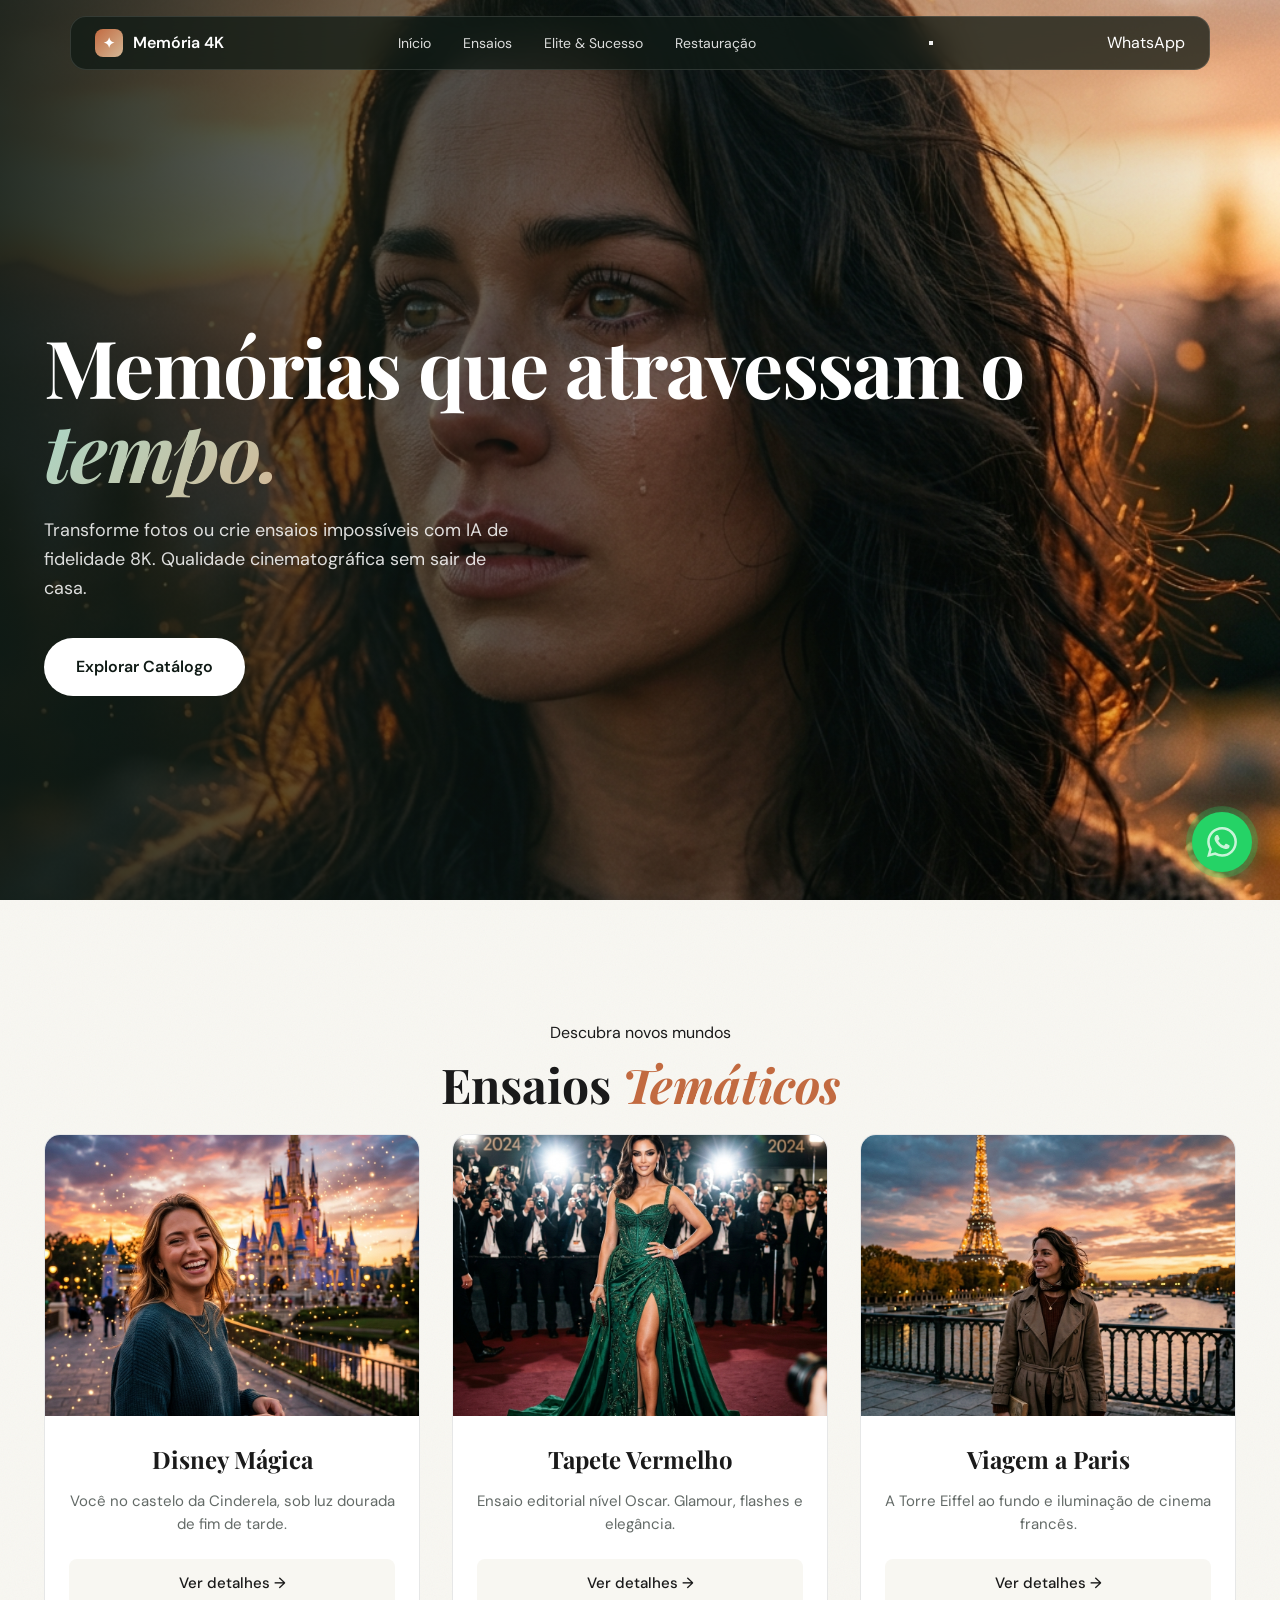
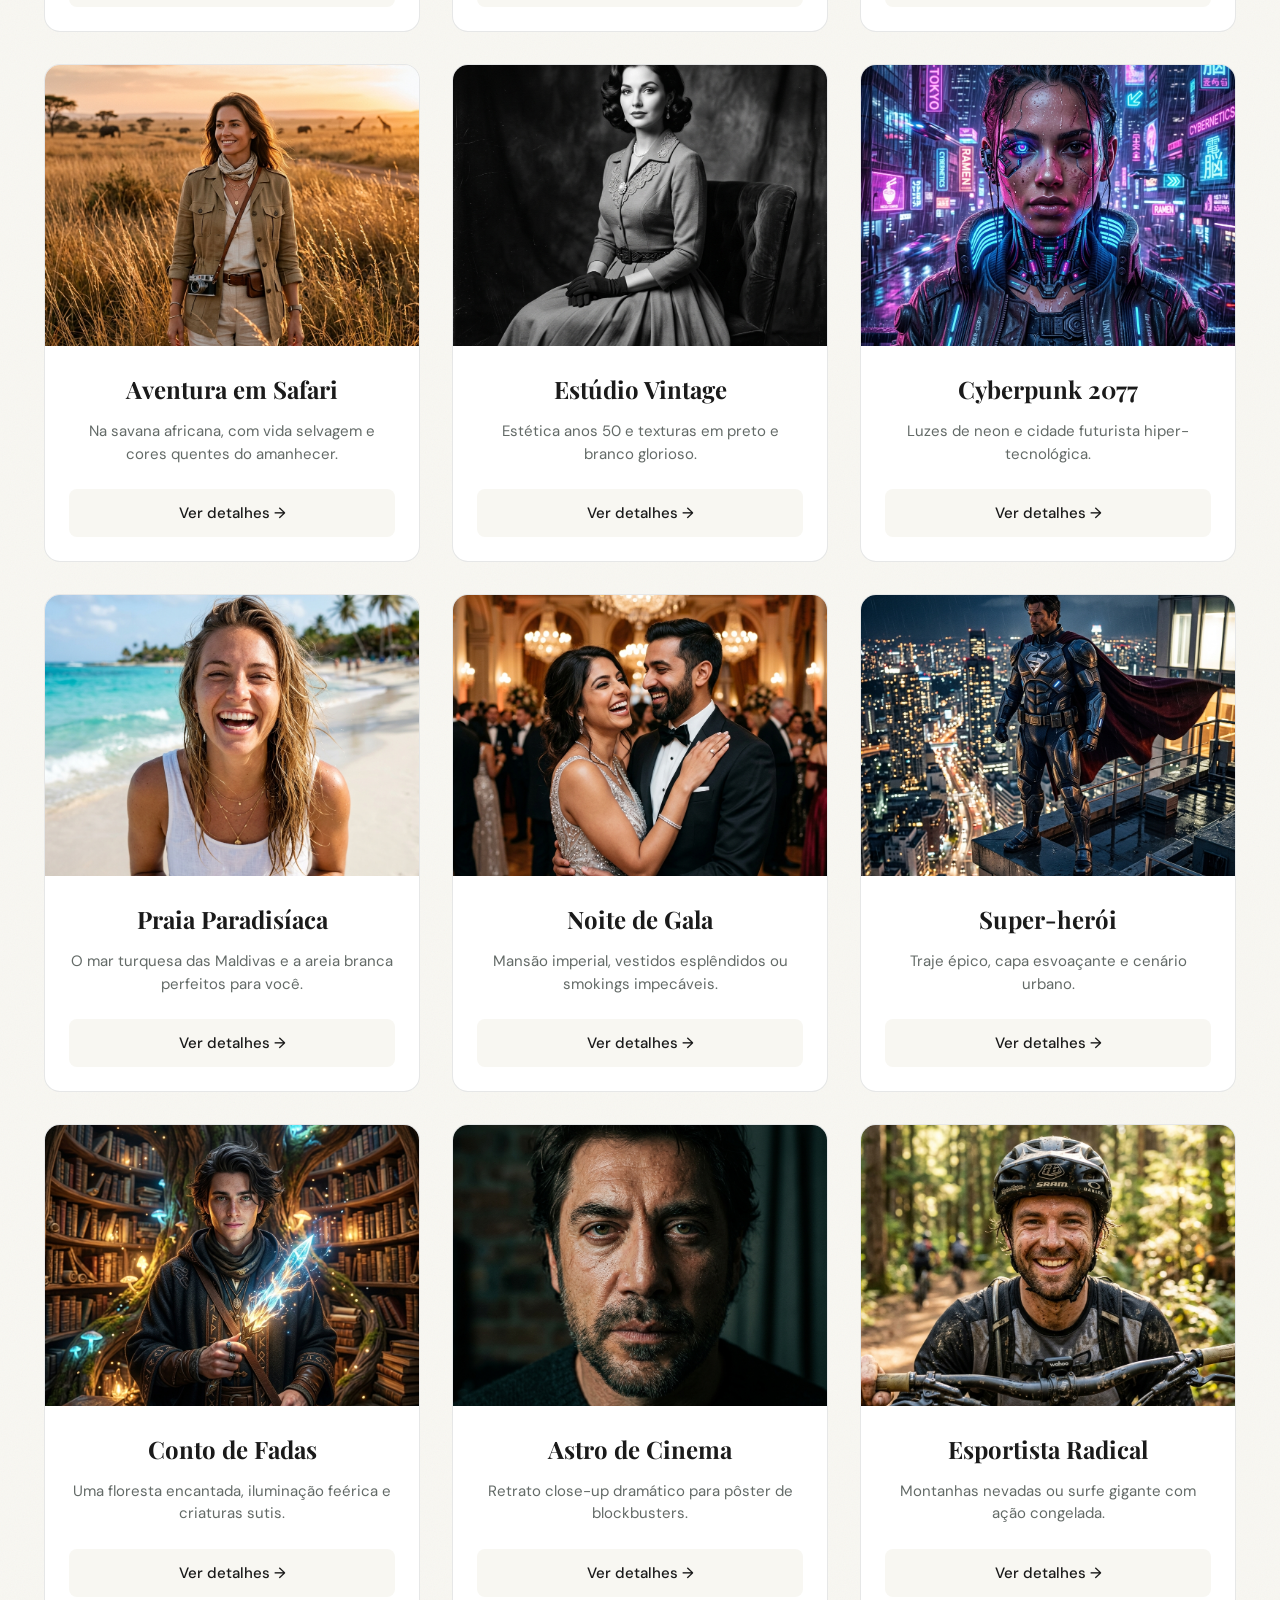
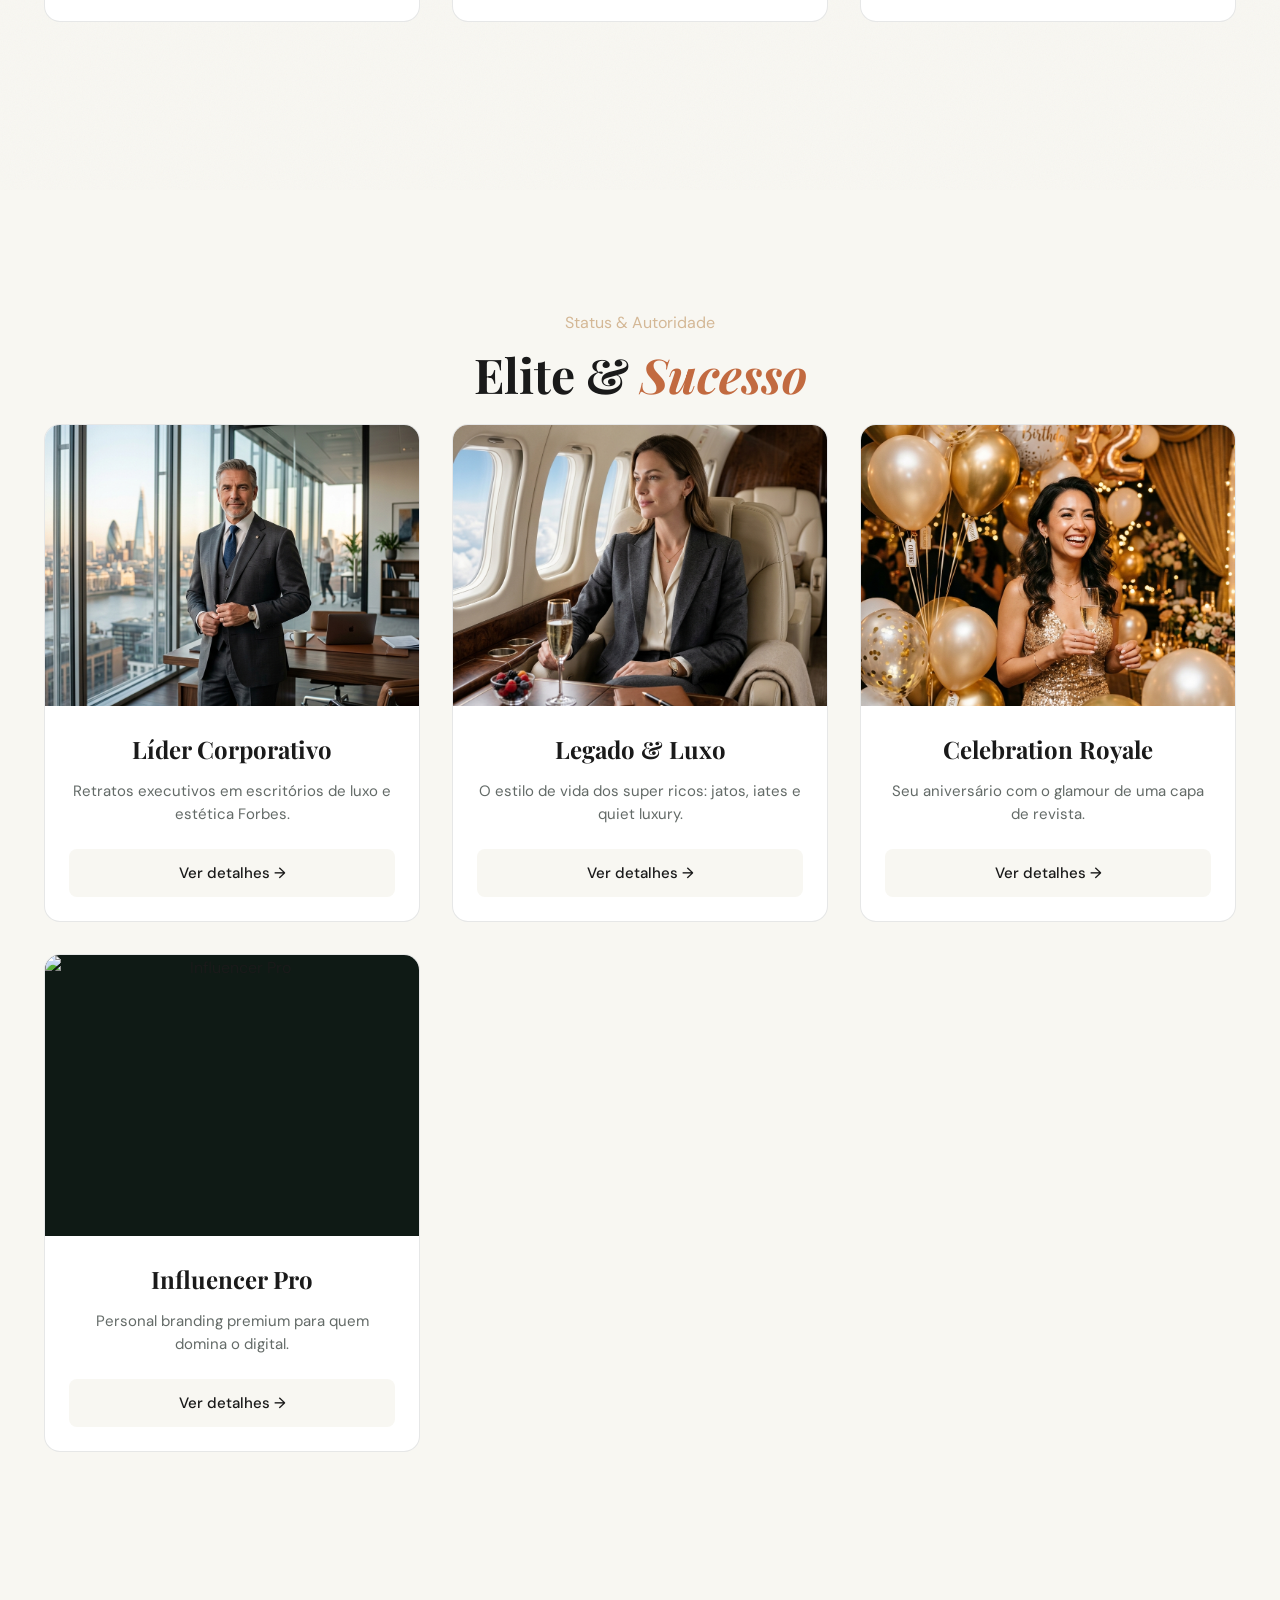
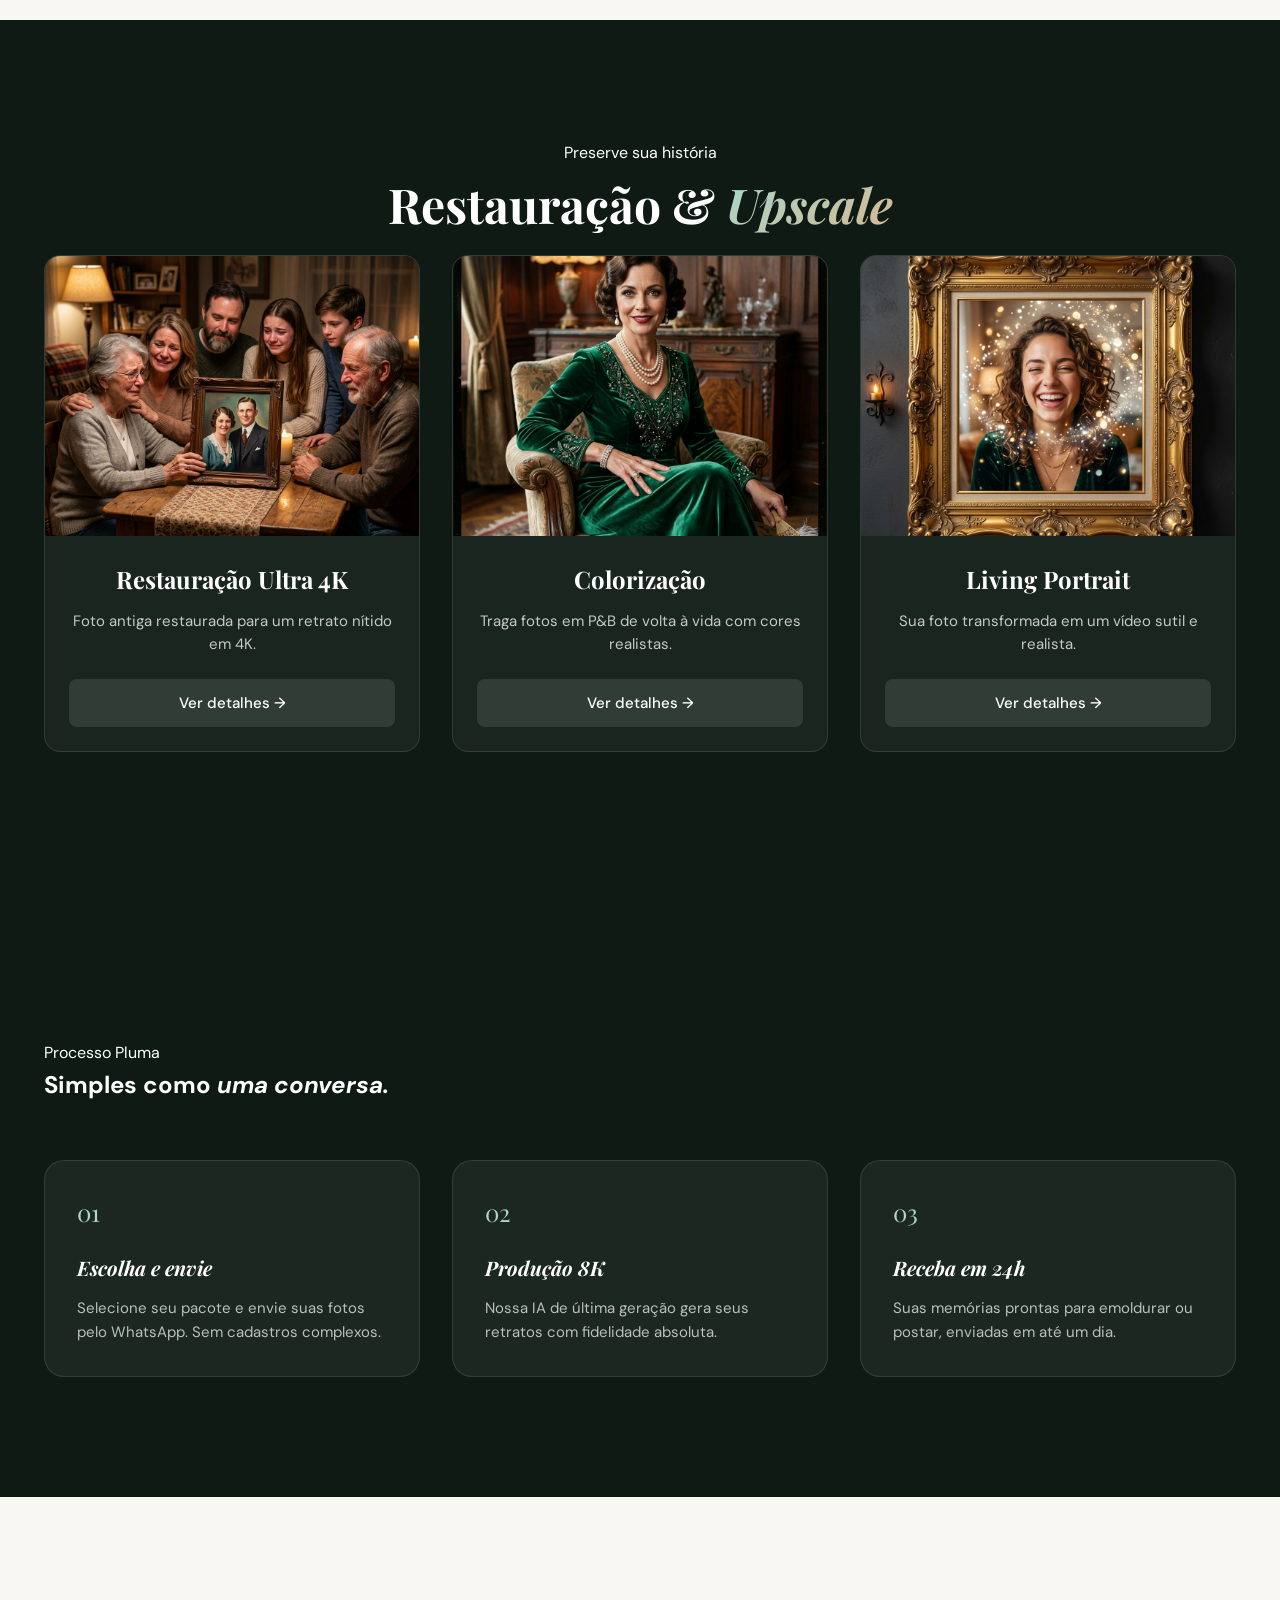
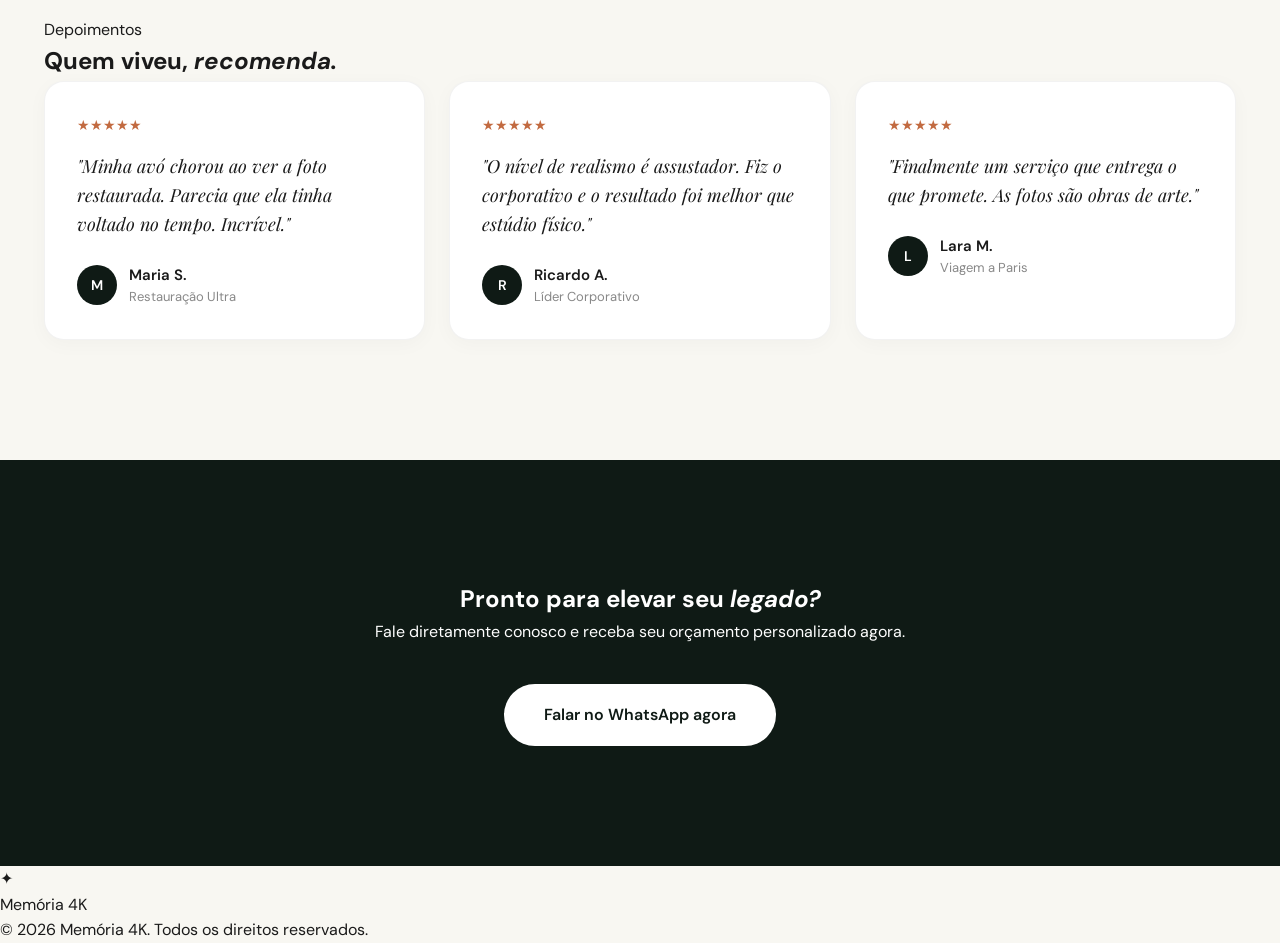
==== commit c963f99b: "fix(reconstruction): Total Design System restoration and centralization. Elite expansion merged. UTF" ====
--- a/index.html
+++ b/index.html
@@ -17,62 +17,7 @@
   <link rel="preconnect" href="https://fonts.googleapis.com">
   <link rel="preconnect" href="https://fonts.gstatic.com" crossorigin>
   <link href="https://fonts.googleapis.com/css2?family=Playfair+Display:ital,wght@0,400;0,700;1,400;1,700&family=DM+Sans:ital,wght@0,300;0,400;0,500;0,600;0,700;1,400&display=swap" rel="stylesheet">
-  <link rel="stylesheet" href="css/style.css?v=final_fusion_audit">
-  
-  <style>
-    /* Design System Pluma - Core Extensions */
-    :root {
-      --forest-deep: #0F1A15;
-      --pale-teal: #A8D8C8;
-      --terracotta: #C26A40;
-      --amber: #D4B896;
-      --white: #FFFFFF;
-      --off-white: #F8F7F2;
-      --text-dark: #1A1A1A;
-      --container-max: 1240px;
-      --section-py: 120px;
-      --section-px: 24px;
-    }
-    
-    .hero { position: relative; width: 100%; min-height: 100vh; display: flex; align-items: center; overflow: hidden; background: var(--forest-deep); }
-    .hero__bg { position: absolute; inset: 0; z-index: 0; }
-    .hero__bg img { width: 100%; height: 100%; object-fit: cover; object-position: center right; }
-    .hero__bg::after { content: ''; position: absolute; inset: 0; background: linear-gradient(to right, rgba(15, 26, 21, 0.9) 0%, rgba(15, 26, 21, 0.4) 50%, transparent 100%); }
-    .hero__content { position: relative; z-index: 2; max-width: var(--container-max); margin: 0 auto; padding: 120px var(--section-px) 0; width: 100%; }
-    .hero h1 { font-family: 'Playfair Display', serif; font-size: clamp(40px, 7vw, 80px); line-height: 1.05; letter-spacing: -0.02em; color: var(--white); margin-bottom: 24px; }
-    .hero h1 em { font-style: italic; background: linear-gradient(135deg, var(--pale-teal), var(--amber)); -webkit-background-clip: text; -webkit-text-fill-color: transparent; }
-    .hero__subtitle { color: rgba(255,255,255,0.85); font-size: 18px; max-width: 480px; margin-bottom: 36px; line-height: 1.6; }
-    .hero__cta { display: inline-flex; align-items: center; gap: 10px; background: var(--white); color: var(--forest-deep); border-radius: 100px; padding: 16px 32px; font-weight: 600; text-decoration: none; transition: 0.3s; }
-    .hero__cta:hover { transform: translateY(-2px); box-shadow: 0 8px 32px rgba(0,0,0,0.3); }
-
-    /* Restoration Sections */
-    .how-it-works { background: var(--forest-deep); padding: var(--section-py) 0; color: var(--white); }
-    .steps { display: grid; grid-template-columns: repeat(3, 1fr); gap: 32px; margin-top: 56px; }
-    .step { background: rgba(255,255,255,0.06); border: 1px solid rgba(255,255,255,0.1); padding: 32px; border-radius: 20px; transition: 0.35s; }
-    .step:hover { background: rgba(255,255,255,0.1); transform: translateY(-4px); }
-    .step__number { font-family: 'Playfair Display', serif; font-size: 24px; color: var(--pale-teal); margin-bottom: 20px; }
-    .step__title { font-family: 'Playfair Display', serif; font-style: italic; font-size: 20px; margin-bottom: 12px; }
-    .step__desc { color: rgba(255,255,255,0.7); line-height: 1.6; font-size: 15px; }
-
-    .testimonials { background: var(--off-white); padding: var(--section-py) 0; }
-    .testimonials__grid { display: grid; grid-template-columns: repeat(3, 1fr); gap: 24px; }
-    .testimonial-card { background: white; padding: 32px; border-radius: 20px; box-shadow: 0 4px 20px rgba(0,0,0,0.03); transition: 0.3s; border: 1px solid rgba(0,0,0,0.05); }
-    .testimonial-card:hover { transform: translateY(-4px); box-shadow: 0 10px 30px rgba(0,0,0,0.08); }
-    .testimonial-card__stars { color: var(--terracotta); margin-bottom: 16px; font-size: 14px; }
-    .testimonial-card__quote { font-family: 'Playfair Display', serif; font-style: italic; font-size: 18px; line-height: 1.6; margin-bottom: 24px; }
-    .testimonial-card__author { display: flex; align-items: center; gap: 12px; }
-    .testimonial-card__avatar { width: 40px; height: 40px; border-radius: 50%; background: var(--forest-deep); color: white; display: flex; align-items: center; justify-content: center; font-weight: 600; font-size: 14px; }
-    .testimonial-card__name { font-weight: 600; font-size: 15px; }
-    .testimonial-card__role { font-size: 13px; color: #888; }
-
-    .cta-final { background: var(--forest-deep); padding: var(--section-py) 0; text-align: center; color: white; }
-    .cta-final__button { display: inline-block; background: var(--white); color: var(--forest-deep); padding: 18px 40px; border-radius: 100px; font-weight: 600; text-decoration: none; margin-top: 40px; transition: 0.3s; }
-    .cta-final__button:hover { transform: translateY(-2px); box-shadow: 0 10px 40px rgba(0,0,0,0.4); }
-
-    @media (max-width: 900px) {
-      .steps, .testimonials__grid { grid-template-columns: 1fr; }
-    }
-  </style>
+  <link rel="stylesheet" href="css/style.css?v=final_fusion_audit_v2">
 </head>
 <body id="inicio">
   <nav class="navbar" id="navbar">
@@ -113,7 +58,7 @@
     </div>
   </section>
 
-  <!-- ELITE & SUCESSO -->
+  <!-- ELITE & SUCESSO (Lifestyle) -->
   <section class="catalog-section" id="lifestyle">
     <div class="container">
       <div class="catalog-header reveal">
@@ -239,7 +184,7 @@
     </div>
   </a>
 
-  <script src="js/data.js?v=final_fusion_audit"></script>
-  <script src="js/main.js?v=final_fusion_audit"></script>
+  <script src="js/data.js?v=final_fusion_audit_v2"></script>
+  <script src="js/main.js?v=final_fusion_audit_v2"></script>
 </body>
 </html>
--- a/css/style.css
+++ b/css/style.css
@@ -1,1514 +1,811 @@
-��/ *   = = = = = = = = = = = = = = = = = = = = = = = = = = = = = = = = = = = = = = = = = = = = - 
-       P L U M A   D E S I G N   S Y S T E M   � � �   C S S   F O U N D A T I O N - 
-       M e m -%%r i a   4 K   P l a t f o r m   ( F a s e   2 ) - 
-       = = = = = = = = = = = = = = = = = = = = = = = = = = = = = = = = = = = = = = = = = = = =   * / - 
- - 
- / *   - - -   R E S E T   &   B A S E   - - -   * / - 
- * ,   * : : b e f o r e ,   * : : a f t e r   { - 
-     m a r g i n :   0 ; - 
-     p a d d i n g :   0 ; - 
-     b o x - s i z i n g :   b o r d e r - b o x ; - 
- } - 
- - 
- : r o o t   { - 
-     / *   B r a n d   C o l o r s   * / - 
-     - - f o r e s t - d e e p :   # 1 C 3 F 3 A ; - 
-     - - d a r k - b g :   # 0 F 1 A 1 5 ; - 
-     - - w h i t e :   # F F F F F F ; - 
-     - - o f f - w h i t e :   # E B E 8 D 8 ; - 
-     - - t e r r a c o t t a :   # C 2 6 A 4 0 ; - 
-     - - a m b e r :   # D 4 8 8 5 A ; - 
-     - - t e a l - b l u e :   # 2 A 4 A 5 A ; - 
-     - - p a l e - t e a l :   # A 8 D 8 C 8 ; - 
-     - - w a r m - s a n d :   # D 4 B 8 9 6 ; - 
-     - - e r r o r :   # d 9 5 3 4 f ; - 
-     - - s u c c e s s :   # 5 c b 8 5 c ; - 
- - 
-     / *   T e x t   * / - 
-     - - t e x t - d a r k :   # 0 F 1 A 1 5 ; - 
-     - - t e x t - o n - d a r k :   # F F F F F F ; - 
-     - - t e x t - o n - d a r k - m u t e d :   r g b a ( 2 5 5 , 2 5 5 , 2 5 5 , 0 . 7 5 ) ; - 
-     - - t e x t - o n - l i g h t - m u t e d :   r g b a ( 1 5 , 2 6 , 2 1 , 0 . 6 5 ) ; - 
- - 
-     / *   G l a s s   * / - 
-     - - c a r d - b o r d e r - l i g h t :   r g b a ( 2 5 5 , 2 5 5 , 2 5 5 , 0 . 2 5 ) ; - 
-     - - c a r d - b g - g l a s s - d a r k :   r g b a ( 2 5 5 , 2 5 5 , 2 5 5 , 0 . 1 2 ) ; - 
-     - - c a r d - b g - g l a s s - l i g h t :   r g b a ( 2 5 5 , 2 5 5 , 2 5 5 , 0 . 8 5 ) ; - 
- - 
-     / *   S p a c i n g   * / - 
-     - - s e c t i o n - p y :   c l a m p ( 8 0 p x ,   1 0 v w ,   1 4 0 p x ) ; - 
-     - - s e c t i o n - p x :   c l a m p ( 2 4 p x ,   6 v w ,   8 0 p x ) ; - 
-     - - c o n t a i n e r - m a x :   1 2 0 0 p x ; - 
- - 
-     / *   F o n t s   * / - 
-     - - f o n t - d i s p l a y :   ' P l a y f a i r   D i s p l a y ' ,   ' C o r m o r a n t   G a r a m o n d ' ,   G e o r g i a ,   s e r i f ; - 
-     - - f o n t - b o d y :   ' D M   S a n s ' ,   ' G e i s t ' ,   ' I n t e r ' ,   s a n s - s e r i f ; - 
- } - 
- - 
- h t m l   { - 
-     s c r o l l - b e h a v i o r :   s m o o t h ; - 
-     - w e b k i t - f o n t - s m o o t h i n g :   a n t i a l i a s e d ; - 
-     - m o z - o s x - f o n t - s m o o t h i n g :   g r a y s c a l e ; - 
- } - 
- - 
- b o d y   { - 
-     f o n t - f a m i l y :   v a r ( - - f o n t - b o d y ) ; - 
-     f o n t - w e i g h t :   4 0 0 ; - 
-     f o n t - s i z e :   1 6 p x ; - 
-     l i n e - h e i g h t :   1 . 6 ; - 
-     c o l o r :   v a r ( - - t e x t - d a r k ) ; - 
-     b a c k g r o u n d - c o l o r :   v a r ( - - o f f - w h i t e ) ;   / *   B a s e   l i g h t   f o r   c a t a l o g   * / - 
-     o v e r f l o w - x :   h i d d e n ; - 
- } - 
- - 
- b o d y . d a r k - m o d e   { - 
-     b a c k g r o u n d - c o l o r :   v a r ( - - d a r k - b g ) ; - 
-     c o l o r :   v a r ( - - w h i t e ) ; - 
- } - 
- - 
- a   { - 
-     t e x t - d e c o r a t i o n :   n o n e ; - 
-     c o l o r :   i n h e r i t ; - 
- } - 
- - 
- i m g   { - 
-     m a x - w i d t h :   1 0 0 % ; - 
-     d i s p l a y :   b l o c k ; - 
- } - 
- - 
- / *   - - -   U T I L I T Y   C L A S S E S   - - -   * / - 
- . c o n t a i n e r   { - 
-     m a x - w i d t h :   v a r ( - - c o n t a i n e r - m a x ) ; - 
-     m a r g i n :   0   a u t o ; - 
-     p a d d i n g :   0   v a r ( - - s e c t i o n - p x ) ; - 
- } - 
- - 
- . r e v e a l   { - 
-     o p a c i t y :   0 ; - 
-     t r a n s f o r m :   t r a n s l a t e Y ( 2 4 p x ) ; - 
-     t r a n s i t i o n :   o p a c i t y   0 . 7 s   e a s e ,   t r a n s f o r m   0 . 7 s   e a s e ; - 
- } - 
- - 
- . r e v e a l . v i s i b l e   { - 
-     o p a c i t y :   1 ; - 
-     t r a n s f o r m :   t r a n s l a t e Y ( 0 ) ; - 
- } - 
- - 
- . h i d d e n   { - 
-     d i s p l a y :   n o n e   ! i m p o r t a n t ; - 
- } - 
- - 
- / *   = = = = = = = = = = = = = = = = = = = = = = = = = = = = = = = = = = = = = = = = = = = = - 
-       N A V B A R   ( G L O B A L ) - 
-       = = = = = = = = = = = = = = = = = = = = = = = = = = = = = = = = = = = = = = = = = = = =   * / - 
- . n a v b a r   { - 
-     p o s i t i o n :   f i x e d ; - 
-     t o p :   1 6 p x ; - 
-     l e f t :   5 0 % ; - 
-     t r a n s f o r m :   t r a n s l a t e X ( - 5 0 % ) ; - 
-     w i d t h :   c a l c ( 1 0 0 %   -   4 8 p x ) ; - 
-     m a x - w i d t h :   1 1 4 0 p x ; - 
-     z - i n d e x :   1 0 0 0 ; - 
-     b a c k g r o u n d :   r g b a ( 1 5 ,   2 6 ,   2 1 ,   0 . 7 5 ) ; - 
-     b a c k d r o p - f i l t e r :   b l u r ( 1 6 p x ) ; - 
-     - w e b k i t - b a c k d r o p - f i l t e r :   b l u r ( 1 6 p x ) ; - 
-     b o r d e r :   1 p x   s o l i d   r g b a ( 2 5 5 , 2 5 5 , 2 5 5 , 0 . 1 2 ) ; - 
-     b o r d e r - r a d i u s :   1 6 p x ; - 
-     p a d d i n g :   1 2 p x   2 4 p x ; - 
-     d i s p l a y :   f l e x ; - 
-     a l i g n - i t e m s :   c e n t e r ; - 
-     j u s t i f y - c o n t e n t :   s p a c e - b e t w e e n ; - 
-     t r a n s i t i o n :   b a c k g r o u n d   0 . 3 s   e a s e ; - 
-     c o l o r :   w h i t e ; - 
- } - 
- - 
- . n a v b a r . s c r o l l e d   { - 
-     b a c k g r o u n d :   r g b a ( 1 5 ,   2 6 ,   2 1 ,   0 . 9 5 ) ; - 
- } - 
- - 
- . n a v b a r _ _ l o g o   { - 
-     d i s p l a y :   f l e x ; - 
-     a l i g n - i t e m s :   c e n t e r ; - 
-     g a p :   1 0 p x ; - 
-     f o n t - w e i g h t :   6 0 0 ; - 
-     f o n t - s i z e :   1 6 p x ; - 
- } - 
- - 
- . n a v b a r _ _ l o g o - i c o n   { - 
-     w i d t h :   2 8 p x ; - 
-     h e i g h t :   2 8 p x ; - 
-     b a c k g r o u n d :   l i n e a r - g r a d i e n t ( 1 3 5 d e g ,   v a r ( - - t e r r a c o t t a ) ,   v a r ( - - a m b e r ) ) ; - 
-     b o r d e r - r a d i u s :   8 p x ; - 
-     d i s p l a y :   f l e x ; - 
-     a l i g n - i t e m s :   c e n t e r ; - 
-     j u s t i f y - c o n t e n t :   c e n t e r ; - 
-     f o n t - s i z e :   1 4 p x ; - 
- } - 
- - 
- . n a v b a r _ _ l i n k s   { - 
-     d i s p l a y :   f l e x ; - 
-     g a p :   3 2 p x ; - 
-     l i s t - s t y l e :   n o n e ; - 
- } - 
- - 
- . n a v b a r _ _ l i n k s   a   { - 
-     c o l o r :   r g b a ( 2 5 5 , 2 5 5 , 2 5 5 , 0 . 8 5 ) ; - 
-     f o n t - s i z e :   1 4 p x ; - 
-     t r a n s i t i o n :   c o l o r   0 . 2 s   e a s e ; - 
- } - 
- - 
- . n a v b a r _ _ l i n k s   a : h o v e r   { - 
-     c o l o r :   v a r ( - - w h i t e ) ; - 
- } - 
- - 
- @ m e d i a   ( m a x - w i d t h :   7 6 8 p x )   { - 
-     . n a v b a r _ _ l i n k s   {   d i s p l a y :   n o n e ;   } - 
-     . n a v b a r   {   p a d d i n g :   1 0 p x   1 6 p x ;   w i d t h :   c a l c ( 1 0 0 %   -   3 2 p x ) ;   } - 
- } - 
- - 
- / *   = = = = = = = = = = = = = = = = = = = = = = = = = = = = = = = = = = = = = = = = = = = = - 
-       P A G E   H E A D E R S   ( I n t e r n a l   p a g e s ) - 
-       = = = = = = = = = = = = = = = = = = = = = = = = = = = = = = = = = = = = = = = = = = = =   * / - 
- . p a g e - h e a d e r   { - 
-     b a c k g r o u n d :   v a r ( - - d a r k - b g ) ; - 
-     c o l o r :   v a r ( - - w h i t e ) ; - 
-     p a d d i n g :   1 8 0 p x   0   8 0 p x   0 ; - 
-     t e x t - a l i g n :   c e n t e r ; - 
-     p o s i t i o n :   r e l a t i v e ; - 
-     o v e r f l o w :   h i d d e n ; - 
- } - 
- - 
- . p a g e - h e a d e r : : b e f o r e   { - 
-     c o n t e n t :   ' ' ; - 
-     p o s i t i o n :   a b s o l u t e ; - 
-     t o p :   0 ; - 
-     l e f t :   5 0 % ; - 
-     t r a n s f o r m :   t r a n s l a t e X ( - 5 0 % ) ; - 
-     w i d t h :   1 0 0 % ; - 
-     h e i g h t :   1 0 0 % ; - 
-     b a c k g r o u n d :   r a d i a l - g r a d i e n t ( c i r c l e   a t   t o p ,   r g b a ( 1 9 4 , 1 0 6 , 6 4 , 0 . 1 5 )   0 % ,   t r a n s p a r e n t   6 0 % ) ; - 
-     p o i n t e r - e v e n t s :   n o n e ; - 
- } - 
- - 
- . p a g e - t i t l e   { - 
-     f o n t - f a m i l y :   v a r ( - - f o n t - d i s p l a y ) ; - 
-     f o n t - s i z e :   c l a m p ( 4 0 p x ,   6 v w ,   6 4 p x ) ; - 
-     l i n e - h e i g h t :   1 . 1 ; - 
-     l e t t e r - s p a c i n g :   - 0 . 0 2 e m ; - 
-     f o n t - w e i g h t :   4 0 0 ; - 
-     m a r g i n - b o t t o m :   2 0 p x ; - 
- } - 
- - 
- . p a g e - t i t l e   e m   { - 
-     f o n t - s t y l e :   i t a l i c ; - 
-     b a c k g r o u n d :   l i n e a r - g r a d i e n t ( 1 3 5 d e g ,   v a r ( - - p a l e - t e a l ) ,   v a r ( - - w a r m - s a n d ) ) ; - 
-     - w e b k i t - b a c k g r o u n d - c l i p :   t e x t ; - 
-     - w e b k i t - t e x t - f i l l - c o l o r :   t r a n s p a r e n t ; - 
- } - 
- - 
- . p a g e - s u b t i t l e   { - 
-     f o n t - s i z e :   1 8 p x ; - 
-     c o l o r :   v a r ( - - t e x t - o n - d a r k - m u t e d ) ; - 
-     m a x - w i d t h :   6 0 0 p x ; - 
-     m a r g i n :   0   a u t o ; - 
- } - 
- - 
- / *   = = = = = = = = = = = = = = = = = = = = = = = = = = = = = = = = = = = = = = = = = = = = - 
-       C A T A L O G   G R I D   ( i n d e x . h t m l ) - 
-       = = = = = = = = = = = = = = = = = = = = = = = = = = = = = = = = = = = = = = = = = = = =   * / - 
- . c a t a l o g - s e c t i o n   { - 
-     p a d d i n g :   v a r ( - - s e c t i o n - p y )   0 ; - 
- } - 
- - 
- . c a t a l o g - s e c t i o n . d a r k   { - 
-     b a c k g r o u n d :   v a r ( - - f o r e s t - d e e p ) ; - 
-     c o l o r :   v a r ( - - w h i t e ) ; - 
- } - 
- - 
- . b g - t e x t u r e d   { - 
-     b a c k g r o u n d :   v a r ( - - o f f - w h i t e ) ; - 
-     p o s i t i o n :   r e l a t i v e ; - 
- } - 
- . b g - t e x t u r e d : : b e f o r e   { - 
-     c o n t e n t :   ' ' ; - 
-     p o s i t i o n :   a b s o l u t e ; - 
-     i n s e t :   0 ; - 
-     b a c k g r o u n d - i m a g e :   u r l ( " d a t a : i m a g e / s v g + x m l , % 3 C s v g   v i e w B o x = ' 0   0   2 5 6   2 5 6 '   x m l n s = ' h t t p : / / w w w . w 3 . o r g / 2 0 0 0 / s v g ' % 3 E % 3 C f i l t e r   i d = ' n ' % 3 E % 3 C f e T u r b u l e n c e   t y p e = ' f r a c t a l N o i s e '   b a s e F r e q u e n c y = ' 0 . 8 5 '   n u m O c t a v e s = ' 4 '   s t i t c h T i l e s = ' s t i t c h ' / % 3 E % 3 C / f i l t e r % 3 E % 3 C r e c t   w i d t h = ' 1 0 0 % 2 5 '   h e i g h t = ' 1 0 0 % 2 5 '   f i l t e r = ' u r l ( % 2 3 n ) '   o p a c i t y = ' 0 . 0 4 ' / % 3 E % 3 C / s v g % 3 E " ) ; - 
-     b a c k g r o u n d - r e p e a t :   r e p e a t ; - 
-     b a c k g r o u n d - s i z e :   2 5 6 p x ; - 
-     p o i n t e r - e v e n t s :   n o n e ; - 
- } - 
- - 
- . c a t a l o g - h e a d e r   { - 
-     m a r g i n - b o t t o m :   4 8 p x ; - 
-     t e x t - a l i g n :   c e n t e r ; - 
- } - 
- - 
- . c a t a l o g - h e a d e r   h 2   { - 
-     f o n t - f a m i l y :   v a r ( - - f o n t - d i s p l a y ) ; - 
-     f o n t - s i z e :   c l a m p ( 3 2 p x ,   4 v w ,   4 8 p x ) ; - 
-     m a r g i n - b o t t o m :   1 2 p x ; - 
- } - 
- - 
- . c a t a l o g - h e a d e r   h 2   e m   { - 
-     f o n t - s t y l e :   i t a l i c ; - 
-     c o l o r :   v a r ( - - t e r r a c o t t a ) ; - 
- } - 
- . c a t a l o g - s e c t i o n . d a r k   . c a t a l o g - h e a d e r   h 2   e m   { - 
-     b a c k g r o u n d :   l i n e a r - g r a d i e n t ( 1 3 5 d e g ,   v a r ( - - p a l e - t e a l ) ,   v a r ( - - w a r m - s a n d ) ) ; - 
-     - w e b k i t - b a c k g r o u n d - c l i p :   t e x t ; - 
-     - w e b k i t - t e x t - f i l l - c o l o r :   t r a n s p a r e n t ; - 
- } - 
- - 
- . c a t a l o g - g r i d   { - 
-     d i s p l a y :   g r i d ; - 
-     g r i d - t e m p l a t e - c o l u m n s :   r e p e a t ( a u t o - f i l l ,   m i n m a x ( 2 8 0 p x ,   1 f r ) ) ; - 
-     g a p :   3 2 p x ; - 
- } - 
- - 
- / *   R e u s i n g   p a c k a g e - c a r d   s t y l i n g   f r o m   p h a s e   1   b u t   o p t i m i z i n g   * / - 
- . c a t a l o g - c a r d   { - 
-     b a c k g r o u n d :   v a r ( - - w h i t e ) ; - 
-     b o r d e r :   1 p x   s o l i d   r g b a ( 1 5 , 2 6 , 2 1 , 0 . 1 0 ) ; - 
-     b o r d e r - r a d i u s :   1 6 p x ; - 
-     o v e r f l o w :   h i d d e n ; - 
-     t r a n s i t i o n :   a l l   0 . 3 s   e a s e ; - 
-     d i s p l a y :   f l e x ; - 
-     f l e x - d i r e c t i o n :   c o l u m n ; - 
- } - 
- - 
- . c a t a l o g - s e c t i o n . d a r k   . c a t a l o g - c a r d   { - 
-     b a c k g r o u n d :   r g b a ( 2 5 5 , 2 5 5 , 2 5 5 , 0 . 0 5 ) ; - 
-     b o r d e r - c o l o r :   r g b a ( 2 5 5 , 2 5 5 , 2 5 5 , 0 . 1 ) ; - 
-     c o l o r :   v a r ( - - w h i t e ) ; - 
-     b a c k d r o p - f i l t e r :   b l u r ( 8 p x ) ; - 
- } - 
- - 
- . c a t a l o g - c a r d : h o v e r   { - 
-     t r a n s f o r m :   t r a n s l a t e Y ( - 8 p x ) ; - 
-     b o x - s h a d o w :   0   1 2 p x   4 0 p x   r g b a ( 0 , 0 , 0 , 0 . 1 5 ) ; - 
- } - 
- - 
- . c a t a l o g - c a r d _ _ i m g - w r a p   { - 
-     w i d t h :   1 0 0 % ; - 
-     a s p e c t - r a t i o :   4 / 3 ; - 
-     p o s i t i o n :   r e l a t i v e ; - 
-     o v e r f l o w :   h i d d e n ; - 
-     b a c k g r o u n d :   v a r ( - - d a r k - b g ) ; - 
- } - 
- - 
- . c a t a l o g - c a r d _ _ i m g - w r a p   i m g   { - 
-     w i d t h :   1 0 0 % ; - 
-     h e i g h t :   1 0 0 % ; - 
-     o b j e c t - f i t :   c o v e r ; - 
-     t r a n s i t i o n :   t r a n s f o r m   0 . 5 s   e a s e ; - 
- } - 
- - 
- . c a t a l o g - c a r d _ _ p l a c e h o l d e r   { - 
-     p o s i t i o n :   a b s o l u t e ; - 
-     i n s e t :   0 ; - 
-     d i s p l a y :   f l e x ; - 
-     a l i g n - i t e m s :   c e n t e r ; - 
-     j u s t i f y - c o n t e n t :   c e n t e r ; - 
-     b a c k g r o u n d :   l i n e a r - g r a d i e n t ( 1 3 5 d e g ,   v a r ( - - t e a l - b l u e ) ,   v a r ( - - f o r e s t - d e e p ) ) ; - 
-     c o l o r :   v a r ( - - w h i t e ) ; - 
-     f o n t - f a m i l y :   v a r ( - - f o n t - d i s p l a y ) ; - 
-     f o n t - s t y l e :   i t a l i c ; - 
-     f o n t - s i z e :   2 0 p x ; - 
-     t e x t - s h a d o w :   0   2 p x   1 2 p x   r g b a ( 0 , 0 , 0 , 0 . 3 ) ; - 
- } - 
- - 
- . c a t a l o g - c a r d : h o v e r   . c a t a l o g - c a r d _ _ i m g - w r a p   i m g   { - 
-     t r a n s f o r m :   s c a l e ( 1 . 0 5 ) ; - 
- } - 
- - 
- . c a t a l o g - c a r d _ _ b o d y   { - 
-     p a d d i n g :   2 4 p x ; - 
-     f l e x :   1 ; - 
-     d i s p l a y :   f l e x ; - 
-     f l e x - d i r e c t i o n :   c o l u m n ; - 
- } - 
- - 
- . c a t a l o g - c a r d _ _ t i t l e   { - 
-     f o n t - f a m i l y :   v a r ( - - f o n t - d i s p l a y ) ; - 
-     f o n t - s i z e :   2 4 p x ; - 
-     m a r g i n - b o t t o m :   1 2 p x ; - 
- } - 
- - 
- . c a t a l o g - c a r d _ _ d e s c   { - 
-     f o n t - s i z e :   1 5 p x ; - 
-     c o l o r :   v a r ( - - t e x t - o n - l i g h t - m u t e d ) ; - 
-     l i n e - h e i g h t :   1 . 5 ; - 
-     m a r g i n - b o t t o m :   2 4 p x ; - 
-     f l e x :   1 ; - 
- } - 
- - 
- . c a t a l o g - s e c t i o n . d a r k   . c a t a l o g - c a r d _ _ d e s c   { - 
-     c o l o r :   v a r ( - - t e x t - o n - d a r k - m u t e d ) ; - 
- } - 
- - 
- . c a t a l o g - c a r d _ _ b t n   { - 
-     d i s p l a y :   b l o c k ; - 
-     t e x t - a l i g n :   c e n t e r ; - 
-     b a c k g r o u n d :   v a r ( - - o f f - w h i t e ) ; - 
-     c o l o r :   v a r ( - - t e x t - d a r k ) ; - 
-     p a d d i n g :   1 2 p x   0 ; - 
-     b o r d e r - r a d i u s :   8 p x ; - 
-     f o n t - w e i g h t :   5 0 0 ; - 
-     f o n t - s i z e :   1 5 p x ; - 
-     t r a n s i t i o n :   b a c k g r o u n d   0 . 2 s   e a s e ; - 
- } - 
- - 
- . c a t a l o g - c a r d _ _ b t n : h o v e r   { - 
-     b a c k g r o u n d :   # e 0 d c c c ; - 
- } - 
- - 
- . c a t a l o g - s e c t i o n . d a r k   . c a t a l o g - c a r d _ _ b t n   { - 
-     b a c k g r o u n d :   r g b a ( 2 5 5 , 2 5 5 , 2 5 5 , 0 . 1 ) ; - 
-     c o l o r :   v a r ( - - w h i t e ) ; - 
- } - 
- . c a t a l o g - s e c t i o n . d a r k   . c a t a l o g - c a r d _ _ b t n : h o v e r   { - 
-     b a c k g r o u n d :   r g b a ( 2 5 5 , 2 5 5 , 2 5 5 , 0 . 2 ) ; - 
- } - 
- - 
- / *   = = = = = = = = = = = = = = = = = = = = = = = = = = = = = = = = = = = = = = = = = = = = - 
-       D E T A I L   P A G E   ( d e t a l h e . h t m l ) - 
-       = = = = = = = = = = = = = = = = = = = = = = = = = = = = = = = = = = = = = = = = = = = =   * / - 
- . d e t a i l - l a y o u t   { - 
-     p a d d i n g :   6 0 p x   0   1 2 0 p x   0 ; - 
-     d i s p l a y :   g r i d ; - 
-     g r i d - t e m p l a t e - c o l u m n s :   1 . 2 f r   0 . 8 f r ; - 
-     g a p :   6 0 p x ; - 
- } - 
- - 
- @ m e d i a   ( m a x - w i d t h :   9 9 2 p x )   { - 
-     . d e t a i l - l a y o u t   {   g r i d - t e m p l a t e - c o l u m n s :   1 f r ;   g a p :   4 0 p x ;   } - 
- } - 
- - 
- . d e t a i l - g a l l e r y   { - 
-     d i s p l a y :   f l e x ; - 
-     f l e x - d i r e c t i o n :   c o l u m n ; - 
-     g a p :   1 6 p x ; - 
- } - 
- - 
- . d e t a i l - m a i n - i m g   { - 
-     w i d t h :   1 0 0 % ; - 
-     a s p e c t - r a t i o :   4 / 3 ; - 
-     b o r d e r - r a d i u s :   1 6 p x ; - 
-     o b j e c t - f i t :   c o v e r ; - 
-     b a c k g r o u n d :   v a r ( - - d a r k - b g ) ; - 
- } - 
- - 
- . d e t a i l - t h u m b s   { - 
-     d i s p l a y :   g r i d ; - 
-     g r i d - t e m p l a t e - c o l u m n s :   r e p e a t ( 3 ,   1 f r ) ; - 
-     g a p :   1 6 p x ; - 
- } - 
- - 
- . d e t a i l - t h u m b s   i m g   { - 
-     w i d t h :   1 0 0 % ; - 
-     a s p e c t - r a t i o :   4 / 3 ; - 
-     b o r d e r - r a d i u s :   1 2 p x ; - 
-     o b j e c t - f i t :   c o v e r ; - 
-     c u r s o r :   p o i n t e r ; - 
-     o p a c i t y :   0 . 6 ; - 
-     t r a n s i t i o n :   o p a c i t y   0 . 2 s   e a s e ; - 
- } - 
- - 
- . d e t a i l - t h u m b s   i m g : h o v e r ,   . d e t a i l - t h u m b s   i m g . a c t i v e   { - 
-     o p a c i t y :   1 ; - 
- } - 
- - 
- . d e t a i l - i n f o   h 2   { - 
-     f o n t - f a m i l y :   v a r ( - - f o n t - d i s p l a y ) ; - 
-     f o n t - s i z e :   3 2 p x ; - 
-     m a r g i n - b o t t o m :   2 4 p x ; - 
- } - 
- - 
- . d e t a i l - d e s c r i p t i o n   { - 
-     f o n t - s i z e :   1 6 p x ; - 
-     c o l o r :   v a r ( - - t e x t - o n - l i g h t - m u t e d ) ; - 
-     l i n e - h e i g h t :   1 . 7 ; - 
-     m a r g i n - b o t t o m :   4 0 p x ; - 
- } - 
- - 
- . c a l c u l a t o r - b o x   { - 
-     b a c k g r o u n d :   v a r ( - - w h i t e ) ; - 
-     b o r d e r :   1 p x   s o l i d   r g b a ( 1 5 , 2 6 , 2 1 , 0 . 1 ) ; - 
-     b o r d e r - r a d i u s :   1 6 p x ; - 
-     p a d d i n g :   3 2 p x ; - 
-     b o x - s h a d o w :   0   4 p x   2 4 p x   r g b a ( 0 , 0 , 0 , 0 . 0 5 ) ; - 
- } - 
- - 
- . c a l c - t i t l e   { - 
-     f o n t - w e i g h t :   6 0 0 ; - 
-     f o n t - s i z e :   1 4 p x ; - 
-     t e x t - t r a n s f o r m :   u p p e r c a s e ; - 
-     l e t t e r - s p a c i n g :   0 . 0 5 e m ; - 
-     m a r g i n - b o t t o m :   1 6 p x ; - 
-     c o l o r :   v a r ( - - f o r e s t - d e e p ) ; - 
- } - 
- - 
- . q t y - s e l e c t o r   { - 
-     d i s p l a y :   g r i d ; - 
-     g r i d - t e m p l a t e - c o l u m n s :   r e p e a t ( 3 ,   1 f r ) ; - 
-     g a p :   1 2 p x ; - 
-     m a r g i n - b o t t o m :   3 2 p x ; - 
- } - 
- - 
- . q t y - o p t i o n   { - 
-     d i s p l a y :   b l o c k ; - 
- } - 
- - 
- . q t y - o p t i o n   i n p u t   { - 
-     d i s p l a y :   n o n e ; - 
- } - 
- - 
- . q t y - l a b e l   { - 
-     d i s p l a y :   b l o c k ; - 
-     t e x t - a l i g n :   c e n t e r ; - 
-     p a d d i n g :   1 6 p x   8 p x ; - 
-     b o r d e r :   1 p x   s o l i d   r g b a ( 1 5 , 2 6 , 2 1 , 0 . 1 ) ; - 
-     b o r d e r - r a d i u s :   1 2 p x ; - 
-     c u r s o r :   p o i n t e r ; - 
-     t r a n s i t i o n :   a l l   0 . 2 s   e a s e ; - 
- } - 
- - 
- . q t y - o p t i o n   i n p u t : c h e c k e d   +   . q t y - l a b e l   { - 
-     b a c k g r o u n d :   v a r ( - - f o r e s t - d e e p ) ; - 
-     c o l o r :   v a r ( - - w h i t e ) ; - 
-     b o r d e r - c o l o r :   v a r ( - - f o r e s t - d e e p ) ; - 
- } - 
- - 
- . q t y - n u m b e r   { - 
-     f o n t - s i z e :   2 4 p x ; - 
-     f o n t - w e i g h t :   7 0 0 ; - 
-     l i n e - h e i g h t :   1 ; - 
-     m a r g i n - b o t t o m :   4 p x ; - 
- } - 
- - 
- . q t y - t e x t   { - 
-     f o n t - s i z e :   1 3 p x ; - 
-     o p a c i t y :   0 . 8 ; - 
- } - 
- - 
- . p r i c e - d i s p l a y   { - 
-     d i s p l a y :   f l e x ; - 
-     j u s t i f y - c o n t e n t :   s p a c e - b e t w e e n ; - 
-     a l i g n - i t e m s :   c e n t e r ; - 
-     b o r d e r - t o p :   1 p x   s o l i d   r g b a ( 1 5 , 2 6 , 2 1 , 0 . 1 ) ; - 
-     p a d d i n g - t o p :   2 4 p x ; - 
-     m a r g i n - b o t t o m :   3 2 p x ; - 
- } - 
- - 
- . p r i c e - d i s p l a y   . l a b e l   { - 
-     f o n t - s i z e :   1 6 p x ; - 
-     c o l o r :   v a r ( - - t e x t - o n - l i g h t - m u t e d ) ; - 
- } - 
- - 
- . p r i c e - d i s p l a y   . v a l u e   { - 
-     f o n t - f a m i l y :   v a r ( - - f o n t - d i s p l a y ) ; - 
-     f o n t - s i z e :   3 6 p x ; - 
-     f o n t - w e i g h t :   7 0 0 ; - 
-     c o l o r :   v a r ( - - t e r r a c o t t a ) ; - 
- } - 
- - 
- . b t n - p r i m a r y   { - 
-     d i s p l a y :   b l o c k ; - 
-     w i d t h :   1 0 0 % ; - 
-     b a c k g r o u n d :   # 2 5 D 3 6 6 ;   / *   W h a t s A p p   G r e e n   * / - 
-     c o l o r :   w h i t e ; - 
-     t e x t - a l i g n :   c e n t e r ; - 
-     p a d d i n g :   1 8 p x ; - 
-     b o r d e r - r a d i u s :   1 0 p x ; - 
-     f o n t - w e i g h t :   6 0 0 ; - 
-     f o n t - s i z e :   1 6 p x ; - 
-     t r a n s i t i o n :   a l l   0 . 2 5 s   e a s e ; - 
-     b o r d e r :   n o n e ; - 
-     c u r s o r :   p o i n t e r ; - 
- } - 
- - 
- . b t n - p r i m a r y : h o v e r   { - 
-     b a c k g r o u n d :   # 1 e b c 5 9 ; - 
-     t r a n s f o r m :   t r a n s l a t e Y ( - 2 p x ) ; - 
-     b o x - s h a d o w :   0   8 p x   2 4 p x   r g b a ( 3 7 , 2 1 1 , 1 0 2 , 0 . 3 ) ; - 
- } - 
- - 
- / *   = = = = = = = = = = = = = = = = = = = = = = = = = = = = = = = = = = = = = = = = = = = = - 
-       A D M I N   D A S H B O A R D   ( a d m i n . h t m l ) - 
-       = = = = = = = = = = = = = = = = = = = = = = = = = = = = = = = = = = = = = = = = = = = =   * / - 
- . a d m i n - l a y o u t   { - 
-     b a c k g r o u n d :   v a r ( - - d a r k - b g ) ; - 
-     m i n - h e i g h t :   1 0 0 v h ; - 
-     c o l o r :   v a r ( - - w h i t e ) ; - 
-     p a d d i n g :   1 2 0 p x   0 ; - 
- } - 
- - 
- . a d m i n - g l a s s   { - 
-     b a c k g r o u n d :   r g b a ( 2 5 5 , 2 5 5 , 2 5 5 , 0 . 0 5 ) ; - 
-     b a c k d r o p - f i l t e r :   b l u r ( 1 2 p x ) ; - 
-     b o r d e r :   1 p x   s o l i d   r g b a ( 2 5 5 , 2 5 5 , 2 5 5 , 0 . 1 ) ; - 
-     b o r d e r - r a d i u s :   1 6 p x ; - 
-     p a d d i n g :   3 2 p x ; - 
-     m a r g i n - b o t t o m :   3 2 p x ; - 
- } - 
- - 
- / *   L o g i n   S t a t e   * / - 
- # a d m i n - l o g i n - v i e w   { - 
-     m a x - w i d t h :   4 0 0 p x ; - 
-     m a r g i n :   0   a u t o ; - 
-     t e x t - a l i g n :   c e n t e r ; - 
- } - 
- - 
- . f o r m - g r o u p   { - 
-     m a r g i n - b o t t o m :   2 0 p x ; - 
-     t e x t - a l i g n :   l e f t ; - 
- } - 
- - 
- . f o r m - g r o u p   l a b e l   { - 
-     d i s p l a y :   b l o c k ; - 
-     f o n t - s i z e :   1 3 p x ; - 
-     c o l o r :   v a r ( - - t e x t - o n - d a r k - m u t e d ) ; - 
-     m a r g i n - b o t t o m :   8 p x ; - 
- } - 
- - 
- . f o r m - c o n t r o l   { - 
-     w i d t h :   1 0 0 % ; - 
-     b a c k g r o u n d :   r g b a ( 0 , 0 , 0 , 0 . 2 ) ; - 
-     b o r d e r :   1 p x   s o l i d   r g b a ( 2 5 5 , 2 5 5 , 2 5 5 , 0 . 2 ) ; - 
-     c o l o r :   w h i t e ; - 
-     p a d d i n g :   1 2 p x   1 6 p x ; - 
-     b o r d e r - r a d i u s :   8 p x ; - 
-     f o n t - f a m i l y :   v a r ( - - f o n t - b o d y ) ; - 
-     f o n t - s i z e :   1 5 p x ; - 
- } - 
- - 
- . f o r m - c o n t r o l : f o c u s   { - 
-     o u t l i n e :   n o n e ; - 
-     b o r d e r - c o l o r :   v a r ( - - p a l e - t e a l ) ; - 
- } - 
- - 
- . b t n - a d m i n   { - 
-     b a c k g r o u n d :   v a r ( - - t e r r a c o t t a ) ; - 
-     c o l o r :   w h i t e ; - 
-     b o r d e r :   n o n e ; - 
-     p a d d i n g :   1 2 p x   2 4 p x ; - 
-     b o r d e r - r a d i u s :   8 p x ; - 
-     c u r s o r :   p o i n t e r ; - 
-     f o n t - w e i g h t :   6 0 0 ; - 
-     t r a n s i t i o n :   b a c k g r o u n d   0 . 2 s ; - 
-     w i d t h :   1 0 0 % ; - 
- } - 
- - 
- . b t n - a d m i n : h o v e r   { - 
-     b a c k g r o u n d :   # a 9 5 6 3 0 ; - 
- } - 
- - 
- / *   D a s h b o a r d   V i e w   * / - 
- . a d m i n - g r i d   { - 
-     d i s p l a y :   g r i d ; - 
-     g r i d - t e m p l a t e - c o l u m n s :   3 5 0 p x   1 f r ; - 
-     g a p :   3 2 p x ; - 
- } - 
- - 
- @ m e d i a   ( m a x - w i d t h :   9 0 0 p x )   { - 
-     . a d m i n - g r i d   {   g r i d - t e m p l a t e - c o l u m n s :   1 f r ;   } - 
- } - 
- - 
- . t a b l e - w r a p p e r   { - 
-     o v e r f l o w - x :   a u t o ; - 
- } - 
- - 
- t a b l e   { - 
-     w i d t h :   1 0 0 % ; - 
-     b o r d e r - c o l l a p s e :   c o l l a p s e ; - 
- } - 
- - 
- t h ,   t d   { - 
-     p a d d i n g :   1 6 p x ; - 
-     t e x t - a l i g n :   l e f t ; - 
-     b o r d e r - b o t t o m :   1 p x   s o l i d   r g b a ( 2 5 5 , 2 5 5 , 2 5 5 , 0 . 1 ) ; - 
- } - 
- - 
- t h   { - 
-     f o n t - s i z e :   1 3 p x ; - 
-     t e x t - t r a n s f o r m :   u p p e r c a s e ; - 
-     c o l o r :   v a r ( - - t e x t - o n - d a r k - m u t e d ) ; - 
-     l e t t e r - s p a c i n g :   0 . 0 5 e m ; - 
-     f o n t - w e i g h t :   6 0 0 ; - 
- } - 
- - 
- t r : h o v e r   { - 
-     b a c k g r o u n d :   r g b a ( 2 5 5 , 2 5 5 , 2 5 5 , 0 . 0 2 ) ; - 
- } - 
- - 
- . a c t i o n - b t n   { - 
-     b a c k g r o u n d :   t r a n s p a r e n t ; - 
-     b o r d e r :   1 p x   s o l i d   v a r ( - - p a l e - t e a l ) ; - 
-     c o l o r :   v a r ( - - p a l e - t e a l ) ; - 
-     p a d d i n g :   6 p x   1 2 p x ; - 
-     b o r d e r - r a d i u s :   4 p x ; - 
-     f o n t - s i z e :   1 2 p x ; - 
-     c u r s o r :   p o i n t e r ; - 
-     t r a n s i t i o n :   a l l   0 . 2 s   e a s e ; - 
- } - 
- - 
- . a c t i o n - b t n : h o v e r   { - 
-     b a c k g r o u n d :   v a r ( - - p a l e - t e a l ) ; - 
-     c o l o r :   v a r ( - - d a r k - b g ) ; - 
- } - 
- - 
- # p r o m p t - d i s p l a y e r   { - 
-     w i d t h :   1 0 0 % ; - 
-     h e i g h t :   1 2 0 p x ; - 
-     r e s i z e :   n o n e ; - 
-     f o n t - f a m i l y :   m o n o s p a c e ; - 
-     b a c k g r o u n d :   r g b a ( 1 5 ,   2 6 ,   2 1 ,   0 . 9 5 ) ; - 
-     m a r g i n - t o p :   2 4 p x ; - 
-     c o l o r :   v a r ( - - w h i t e ) ; - 
-     p a d d i n g :   1 2 p x ; - 
-     b o r d e r - r a d i u s :   8 p x ; - 
-     b o r d e r :   1 p x   s o l i d   r g b a ( 2 5 5 , 2 5 5 , 2 5 5 , 0 . 1 ) ; - 
- } - 
- - 
- / *   = = = = = = = = = = = = = = = = = = = = = = = = = = = = = = = = = = = = = = = = = = = = - 
-       W H A T S A P P   F L O A T I N G   B U T T O N   ( R e u s e d ) - 
-       = = = = = = = = = = = = = = = = = = = = = = = = = = = = = = = = = = = = = = = = = = = =   * / - 
- . w h a t s a p p - f a b   { - 
-     p o s i t i o n :   f i x e d ; - 
-     b o t t o m :   2 8 p x ; - 
-     r i g h t :   2 8 p x ; - 
-     z - i n d e x :   9 9 9 9 ; - 
-     d i s p l a y :   f l e x ; - 
-     a l i g n - i t e m s :   c e n t e r ; - 
-     g a p :   0 ; - 
-     c u r s o r :   p o i n t e r ; - 
-     t r a n s i t i o n :   a l l   0 . 3 s   e a s e ; - 
- } - 
- - 
- . w h a t s a p p - f a b _ _ b t n   { - 
-     w i d t h :   6 0 p x ; - 
-     h e i g h t :   6 0 p x ; - 
-     b a c k g r o u n d :   # 2 5 D 3 6 6 ; - 
-     b o r d e r - r a d i u s :   5 0 % ; - 
-     d i s p l a y :   f l e x ; - 
-     a l i g n - i t e m s :   c e n t e r ; - 
-     j u s t i f y - c o n t e n t :   c e n t e r ; - 
-     b o x - s h a d o w :   0   4 p x   2 0 p x   r g b a ( 3 7 , 2 1 1 , 1 0 2 , 0 . 3 5 ) ; - 
-     t r a n s i t i o n :   a l l   0 . 3 s   e a s e ; - 
-     p o s i t i o n :   r e l a t i v e ; - 
-     z - i n d e x :   2 ; - 
- } - 
- - 
- . w h a t s a p p - f a b _ _ b t n   s v g   { - 
-     w i d t h :   3 0 p x ; - 
-     h e i g h t :   3 0 p x ; - 
-     f i l l :   w h i t e ; - 
- } - 
- - 
- . w h a t s a p p - f a b _ _ l a b e l   { - 
-     b a c k g r o u n d :   # 2 5 D 3 6 6 ; - 
-     c o l o r :   w h i t e ; - 
-     f o n t - s i z e :   1 4 p x ; - 
-     f o n t - w e i g h t :   5 0 0 ; - 
-     p a d d i n g :   1 0 p x   2 0 p x   1 0 p x   1 6 p x ; - 
-     b o r d e r - r a d i u s :   1 0 0 p x   0   0   1 0 0 p x ; - 
-     w h i t e - s p a c e :   n o w r a p ; - 
-     m a x - w i d t h :   0 ; - 
-     o v e r f l o w :   h i d d e n ; - 
-     o p a c i t y :   0 ; - 
-     t r a n s i t i o n :   a l l   0 . 3 5 s   e a s e ; - 
-     p o s i t i o n :   a b s o l u t e ; - 
-     r i g h t :   5 0 p x ; - 
-     z - i n d e x :   1 ; - 
- } - 
- - 
- . w h a t s a p p - f a b : h o v e r   . w h a t s a p p - f a b _ _ l a b e l   { - 
-     m a x - w i d t h :   2 2 0 p x ; - 
-     o p a c i t y :   1 ; - 
-     p a d d i n g :   1 0 p x   2 4 p x   1 0 p x   2 0 p x ; - 
- } - 
- - 
- . w h a t s a p p - f a b : h o v e r   . w h a t s a p p - f a b _ _ b t n   { - 
-     t r a n s f o r m :   s c a l e ( 1 . 0 5 ) ; - 
-     b o x - s h a d o w :   0   6 p x   2 8 p x   r g b a ( 3 7 , 2 1 1 , 1 0 2 , 0 . 4 5 ) ; - 
- } - 
- - 
- . w h a t s a p p - f a b _ _ b t n : : b e f o r e   { - 
-     c o n t e n t :   ' ' ; - 
-     p o s i t i o n :   a b s o l u t e ; - 
-     i n s e t :   - 6 p x ; - 
-     b o r d e r - r a d i u s :   5 0 % ; - 
-     b a c k g r o u n d :   r g b a ( 3 7 , 2 1 1 , 1 0 2 , 0 . 2 5 ) ; - 
-     a n i m a t i o n :   w p p - p u l s e   2 s   i n f i n i t e ; - 
- } - 
- - 
- @ k e y f r a m e s   w p p - p u l s e   { - 
-     0 %   {   t r a n s f o r m :   s c a l e ( 1 ) ;   o p a c i t y :   0 . 6 ;   } - 
-     7 0 %   {   t r a n s f o r m :   s c a l e ( 1 . 3 ) ;   o p a c i t y :   0 ;   } - 
-     1 0 0 %   {   t r a n s f o r m :   s c a l e ( 1 . 3 ) ;   o p a c i t y :   0 ;   } - 
- } - 
- - 
- @ m e d i a   ( m a x - w i d t h :   7 6 8 p x )   { - 
-     . w h a t s a p p - f a b   {   b o t t o m :   2 0 p x ;   r i g h t :   2 0 p x ;   } - 
-     . w h a t s a p p - f a b _ _ b t n   {   w i d t h :   5 4 p x ;   h e i g h t :   5 4 p x ;   } - 
-     . w h a t s a p p - f a b _ _ b t n   s v g   {   w i d t h :   2 6 p x ;   h e i g h t :   2 6 p x ;   } - 
- } - 
- +﻿/* ============================================
+   PLUMA DESIGN SYSTEM ÔÇö CSS FOUNDATION
+   Mem├│ria 4K Platform (Fase 2)
+   ============================================ */
+
+/* --- RESET & BASE --- */
+*, *::before, *::after {
+  margin: 0;
+  padding: 0;
+  box-sizing: border-box;
+}
+
+:root {
+  /* Brand Colors */
+  --forest-deep: #1C3F3A;
+  --dark-bg: #0F1A15;
+  --white: #FFFFFF;
+  --off-white: #EBE8D8;
+  --terracotta: #C26A40;
+  --amber: #D4885A;
+  --teal-blue: #2A4A5A;
+  --pale-teal: #A8D8C8;
+  --warm-sand: #D4B896;
+  --error: #d9534f;
+  --success: #5cb85c;
+
+  /* Text */
+  --text-dark: #0F1A15;
+  --text-on-dark: #FFFFFF;
+  --text-on-dark-muted: rgba(255,255,255,0.75);
+  --text-on-light-muted: rgba(15,26,21,0.65);
+
+  /* Glass */
+  --card-border-light: rgba(255,255,255,0.25);
+  --card-bg-glass-dark: rgba(255,255,255,0.12);
+  --card-bg-glass-light: rgba(255,255,255,0.85);
+
+  /* Spacing */
+  --section-py: clamp(80px, 10vw, 140px);
+  --section-px: clamp(24px, 6vw, 80px);
+  --container-max: 1200px;
+
+  /* Fonts */
+  --font-display: 'Playfair Display', 'Cormorant Garamond', Georgia, serif;
+  --font-body: 'DM Sans', 'Geist', 'Inter', sans-serif;
+}
+
+html {
+  scroll-behavior: smooth;
+  -webkit-font-smoothing: antialiased;
+  -moz-osx-font-smoothing: grayscale;
+}
+
+body {
+  font-family: var(--font-body);
+  font-weight: 400;
+  font-size: 16px;
+  line-height: 1.6;
+  color: var(--text-dark);
+  background-color: var(--off-white); /* Base light for catalog */
+  overflow-x: hidden;
+}
+
+body.dark-mode {
+  background-color: var(--dark-bg);
+  color: var(--white);
+}
+
+a {
+  text-decoration: none;
+  color: inherit;
+}
+
+img {
+  max-width: 100%;
+  display: block;
+}
+
+/* --- UTILITY CLASSES --- */
+.container {
+  max-width: var(--container-max);
+  margin: 0 auto;
+  padding: 0 var(--section-px);
+}
+
+.reveal {
+  opacity: 0;
+  transform: translateY(24px);
+  transition: opacity 0.7s ease, transform 0.7s ease;
+}
+
+.reveal.visible {
+  opacity: 1;
+  transform: translateY(0);
+}
+
+.hidden {
+  display: none !important;
+}
+
+/* ============================================
+   NAVBAR (GLOBAL)
+   ============================================ */
+.navbar {
+  position: fixed;
+  top: 16px;
+  left: 50%;
+  transform: translateX(-50%);
+  width: calc(100% - 48px);
+  max-width: 1140px;
+  z-index: 1000;
+  background: rgba(15, 26, 21, 0.75);
+  backdrop-filter: blur(16px);
+  -webkit-backdrop-filter: blur(16px);
+  border: 1px solid rgba(255,255,255,0.12);
+  border-radius: 16px;
+  padding: 12px 24px;
+  display: flex;
+  align-items: center;
+  justify-content: space-between;
+  transition: background 0.3s ease;
+  color: white;
+}
+
+.navbar.scrolled {
+  background: rgba(15, 26, 21, 0.95);
+}
+
+.navbar__logo {
+  display: flex;
+  align-items: center;
+  gap: 10px;
+  font-weight: 600;
+  font-size: 16px;
+}
+
+.navbar__logo-icon {
+  width: 28px;
+  height: 28px;
+  background: linear-gradient(135deg, var(--terracotta), var(--amber));
+  border-radius: 8px;
+  display: flex;
+  align-items: center;
+  justify-content: center;
+  font-size: 14px;
+}
+
+.navbar__links {
+  display: flex;
+  gap: 32px;
+  list-style: none;
+}
+
+.navbar__links a {
+  color: rgba(255,255,255,0.85);
+  font-size: 14px;
+  transition: color 0.2s ease;
+}
+
+.navbar__links a:hover {
+  color: var(--white);
+}
+
+@media (max-width: 768px) {
+  .navbar__links { display: none; }
+  .navbar { padding: 10px 16px; width: calc(100% - 32px); }
+}
+
+/* ============================================
+   PAGE HEADERS (Internal pages)
+   ============================================ */
+.page-header {
+  background: var(--dark-bg);
+  color: var(--white);
+  padding: 180px 0 80px 0;
+  text-align: center;
+  position: relative;
+  overflow: hidden;
+}
+
+.page-header::before {
+  content: '';
+  position: absolute;
+  top: 0;
+  left: 50%;
+  transform: translateX(-50%);
+  width: 100%;
+  height: 100%;
+  background: radial-gradient(circle at top, rgba(194,106,64,0.15) 0%, transparent 60%);
+  pointer-events: none;
+}
+
+.page-title {
+  font-family: var(--font-display);
+  font-size: clamp(40px, 6vw, 64px);
+  line-height: 1.1;
+  letter-spacing: -0.02em;
+  font-weight: 400;
+  margin-bottom: 20px;
+}
+
+.page-title em {
+  font-style: italic;
+  background: linear-gradient(135deg, var(--pale-teal), var(--warm-sand));
+  -webkit-background-clip: text;
+  -webkit-text-fill-color: transparent;
+}
+
+.page-subtitle {
+  font-size: 18px;
+  color: var(--text-on-dark-muted);
+  max-width: 600px;
+  margin: 0 auto;
+}
+
+/* ============================================
+   CATALOG GRID (index.html)
+   ============================================ */
+.catalog-section {
+  padding: var(--section-py) 0;
+}
+
+.catalog-section.dark {
+  background: var(--forest-deep);
+  color: var(--white);
+}
+
+.bg-textured {
+  background: var(--off-white);
+  position: relative;
+}
+.bg-textured::before {
+  content: '';
+  position: absolute;
+  inset: 0;
+  background-image: url("data:image/svg+xml,%3Csvg viewBox='0 0 256 256' xmlns='http://www.w3.org/2000/svg'%3E%3Cfilter id='n'%3E%3CfeTurbulence type='fractalNoise' baseFrequency='0.85' numOctaves='4' stitchTiles='stitch'/%3E%3C/filter%3E%3Crect width='100%25' height='100%25' filter='url(%23n)' opacity='0.04'/%3E%3C/svg%3E");
+  background-repeat: repeat;
+  background-size: 256px;
+  pointer-events: none;
+}
+
+.catalog-header {
+  margin-bottom: 48px;
+  text-align: center;
+}
+
+.catalog-header h2 {
+  font-family: var(--font-display);
+  font-size: clamp(32px, 4vw, 48px);
+  margin-bottom: 12px;
+}
+
+.catalog-header h2 em {
+  font-style: italic;
+  color: var(--terracotta);
+}
+.catalog-section.dark .catalog-header h2 em {
+  background: linear-gradient(135deg, var(--pale-teal), var(--warm-sand));
+  -webkit-background-clip: text;
+  -webkit-text-fill-color: transparent;
+}
+
+.catalog-grid {
+  display: grid;
+  grid-template-columns: repeat(auto-fill, minmax(280px, 1fr));
+  gap: 32px;
+}
+
+/* Reusing package-card styling from phase 1 but optimizing */
+.catalog-card {
+  background: var(--white);
+  border: 1px solid rgba(15,26,21,0.10);
+  border-radius: 16px;
+  overflow: hidden;
+  transition: all 0.3s ease;
+  display: flex;
+  flex-direction: column;
+}
+
+.catalog-section.dark .catalog-card {
+  background: rgba(255,255,255,0.05);
+  border-color: rgba(255,255,255,0.1);
+  color: var(--white);
+  backdrop-filter: blur(8px);
+}
+
+.catalog-card:hover {
+  transform: translateY(-8px);
+  box-shadow: 0 12px 40px rgba(0,0,0,0.15);
+}
+
+.catalog-card__img-wrap {
+  width: 100%;
+  aspect-ratio: 4/3;
+  position: relative;
+  overflow: hidden;
+  background: var(--dark-bg);
+}
+
+.catalog-card__img-wrap img {
+  width: 100%;
+  height: 100%;
+  object-fit: cover;
+  transition: transform 0.5s ease;
+}
+
+.catalog-card__placeholder {
+  position: absolute;
+  inset: 0;
+  display: flex;
+  align-items: center;
+  justify-content: center;
+  background: linear-gradient(135deg, var(--teal-blue), var(--forest-deep));
+  color: var(--white);
+  font-family: var(--font-display);
+  font-style: italic;
+  font-size: 20px;
+  text-shadow: 0 2px 12px rgba(0,0,0,0.3);
+}
+
+.catalog-card:hover .catalog-card__img-wrap img {
+  transform: scale(1.05);
+}
+
+.catalog-card__body {
+  padding: 24px;
+  flex: 1;
+  display: flex;
+  flex-direction: column;
+}
+
+.catalog-card__title {
+  font-family: var(--font-display);
+  font-size: 24px;
+  margin-bottom: 12px;
+}
+
+.catalog-card__desc {
+  font-size: 15px;
+  color: var(--text-on-light-muted);
+  line-height: 1.5;
+  margin-bottom: 24px;
+  flex: 1;
+}
+
+.catalog-section.dark .catalog-card__desc {
+  color: var(--text-on-dark-muted);
+}
+
+.catalog-card__btn {
+  display: block;
+  text-align: center;
+  background: var(--off-white);
+  color: var(--text-dark);
+  padding: 12px 0;
+  border-radius: 8px;
+  font-weight: 500;
+  font-size: 15px;
+  transition: background 0.2s ease;
+}
+
+.catalog-card__btn:hover {
+  background: #e0dccc;
+}
+
+.catalog-section.dark .catalog-card__btn {
+  background: rgba(255,255,255,0.1);
+  color: var(--white);
+}
+.catalog-section.dark .catalog-card__btn:hover {
+  background: rgba(255,255,255,0.2);
+}
+
+/* ============================================
+   DETAIL PAGE (detalhe.html)
+   ============================================ */
+.detail-layout {
+  padding: 60px 0 120px 0;
+  display: grid;
+  grid-template-columns: 1.2fr 0.8fr;
+  gap: 60px;
+}
+
+@media (max-width: 992px) {
+  .detail-layout { grid-template-columns: 1fr; gap: 40px; }
+}
+
+.detail-gallery {
+  display: flex;
+  flex-direction: column;
+  gap: 16px;
+}
+
+.detail-main-img {
+  width: 100%;
+  aspect-ratio: 4/3;
+  border-radius: 16px;
+  object-fit: cover;
+  background: var(--dark-bg);
+}
+
+.detail-thumbs {
+  display: grid;
+  grid-template-columns: repeat(3, 1fr);
+  gap: 16px;
+}
+
+.detail-thumbs img {
+  width: 100%;
+  aspect-ratio: 4/3;
+  border-radius: 12px;
+  object-fit: cover;
+  cursor: pointer;
+  opacity: 0.6;
+  transition: opacity 0.2s ease;
+}
+
+.detail-thumbs img:hover, .detail-thumbs img.active {
+  opacity: 1;
+}
+
+.detail-info h2 {
+  font-family: var(--font-display);
+  font-size: 32px;
+  margin-bottom: 24px;
+}
+
+.detail-description {
+  font-size: 16px;
+  color: var(--text-on-light-muted);
+  line-height: 1.7;
+  margin-bottom: 40px;
+}
+
+.calculator-box {
+  background: var(--white);
+  border: 1px solid rgba(15,26,21,0.1);
+  border-radius: 16px;
+  padding: 32px;
+  box-shadow: 0 4px 24px rgba(0,0,0,0.05);
+}
+
+.calc-title {
+  font-weight: 600;
+  font-size: 14px;
+  text-transform: uppercase;
+  letter-spacing: 0.05em;
+  margin-bottom: 16px;
+  color: var(--forest-deep);
+}
+
+.qty-selector {
+  display: grid;
+  grid-template-columns: repeat(3, 1fr);
+  gap: 12px;
+  margin-bottom: 32px;
+}
+
+.qty-option {
+  display: block;
+}
+
+.qty-option input {
+  display: none;
+}
+
+.qty-label {
+  display: block;
+  text-align: center;
+  padding: 16px 8px;
+  border: 1px solid rgba(15,26,21,0.1);
+  border-radius: 12px;
+  cursor: pointer;
+  transition: all 0.2s ease;
+}
+
+.qty-option input:checked + .qty-label {
+  background: var(--forest-deep);
+  color: var(--white);
+  border-color: var(--forest-deep);
+}
+
+.qty-number {
+  font-size: 24px;
+  font-weight: 700;
+  line-height: 1;
+  margin-bottom: 4px;
+}
+
+.qty-text {
+  font-size: 13px;
+  opacity: 0.8;
+}
+
+.price-display {
+  display: flex;
+  justify-content: space-between;
+  align-items: center;
+  border-top: 1px solid rgba(15,26,21,0.1);
+  padding-top: 24px;
+  margin-bottom: 32px;
+}
+
+.price-display .label {
+  font-size: 16px;
+  color: var(--text-on-light-muted);
+}
+
+.price-display .value {
+  font-family: var(--font-display);
+  font-size: 36px;
+  font-weight: 700;
+  color: var(--terracotta);
+}
+
+.btn-primary {
+  display: block;
+  width: 100%;
+  background: #25D366; /* WhatsApp Green */
+  color: white;
+  text-align: center;
+  padding: 18px;
+  border-radius: 10px;
+  font-weight: 600;
+  font-size: 16px;
+  transition: all 0.25s ease;
+  border: none;
+  cursor: pointer;
+}
+
+.btn-primary:hover {
+  background: #1ebc59;
+  transform: translateY(-2px);
+  box-shadow: 0 8px 24px rgba(37,211,102,0.3);
+}
+
+/* ============================================
+   ADMIN DASHBOARD (admin.html)
+   ============================================ */
+.admin-layout {
+  background: var(--dark-bg);
+  min-height: 100vh;
+  color: var(--white);
+  padding: 120px 0;
+}
+
+.admin-glass {
+  background: rgba(255,255,255,0.05);
+  backdrop-filter: blur(12px);
+  border: 1px solid rgba(255,255,255,0.1);
+  border-radius: 16px;
+  padding: 32px;
+  margin-bottom: 32px;
+}
+
+/* Login State */
+#admin-login-view {
+  max-width: 400px;
+  margin: 0 auto;
+  text-align: center;
+}
+
+.form-group {
+  margin-bottom: 20px;
+  text-align: left;
+}
+
+.form-group label {
+  display: block;
+  font-size: 13px;
+  color: var(--text-on-dark-muted);
+  margin-bottom: 8px;
+}
+
+.form-control {
+  width: 100%;
+  background: rgba(0,0,0,0.2);
+  border: 1px solid rgba(255,255,255,0.2);
+  color: white;
+  padding: 12px 16px;
+  border-radius: 8px;
+  font-family: var(--font-body);
+  font-size: 15px;
+}
+
+.form-control:focus {
+  outline: none;
+  border-color: var(--pale-teal);
+}
+
+.btn-admin {
+  background: var(--terracotta);
+  color: white;
+  border: none;
+  padding: 12px 24px;
+  border-radius: 8px;
+  cursor: pointer;
+  font-weight: 600;
+  transition: background 0.2s;
+  width: 100%;
+}
+
+.btn-admin:hover {
+  background: #a95630;
+}
+
+/* Dashboard View */
+.admin-grid {
+  display: grid;
+  grid-template-columns: 350px 1fr;
+  gap: 32px;
+}
+
+@media (max-width: 900px) {
+  .admin-grid { grid-template-columns: 1fr; }
+}
+
+.table-wrapper {
+  overflow-x: auto;
+}
+
+table {
+  width: 100%;
+  border-collapse: collapse;
+}
+
+th, td {
+  padding: 16px;
+  text-align: left;
+  border-bottom: 1px solid rgba(255,255,255,0.1);
+}
+
+th {
+  font-size: 13px;
+  text-transform: uppercase;
+  color: var(--text-on-dark-muted);
+  letter-spacing: 0.05em;
+  font-weight: 600;
+}
+
+tr:hover {
+  background: rgba(255,255,255,0.02);
+}
+
+.action-btn {
+  background: transparent;
+  border: 1px solid var(--pale-teal);
+  color: var(--pale-teal);
+  padding: 6px 12px;
+  border-radius: 4px;
+  font-size: 12px;
+  cursor: pointer;
+  transition: all 0.2s ease;
+}
+
+.action-btn:hover {
+  background: var(--pale-teal);
+  color: var(--dark-bg);
+}
+
+#prompt-displayer {
+  width: 100%;
+  height: 120px;
+  resize: none;
+  font-family: monospace;
+  background: rgba(15, 26, 21, 0.95);
+  margin-top: 24px;
+  color: var(--white);
+  padding: 12px;
+  border-radius: 8px;
+  border: 1px solid rgba(255,255,255,0.1);
+}
+
+/* ============================================
+   WHATSAPP FLOATING BUTTON (Reused)
+   ============================================ */
+.whatsapp-fab {
+  position: fixed;
+  bottom: 28px;
+  right: 28px;
+  z-index: 9999;
+  display: flex;
+  align-items: center;
+  gap: 0;
+  cursor: pointer;
+  transition: all 0.3s ease;
+}
+
+.whatsapp-fab__btn {
+  width: 60px;
+  height: 60px;
+  background: #25D366;
+  border-radius: 50%;
+  display: flex;
+  align-items: center;
+  justify-content: center;
+  box-shadow: 0 4px 20px rgba(37,211,102,0.35);
+  transition: all 0.3s ease;
+  position: relative;
+  z-index: 2;
+}
+
+.whatsapp-fab__btn svg {
+  width: 30px;
+  height: 30px;
+  fill: white;
+}
+
+.whatsapp-fab__label {
+  background: #25D366;
+  color: white;
+  font-size: 14px;
+  font-weight: 500;
+  padding: 10px 20px 10px 16px;
+  border-radius: 100px 0 0 100px;
+  white-space: nowrap;
+  max-width: 0;
+  overflow: hidden;
+  opacity: 0;
+  transition: all 0.35s ease;
+  position: absolute;
+  right: 50px;
+  z-index: 1;
+}
+
+.whatsapp-fab:hover .whatsapp-fab__label {
+  max-width: 220px;
+  opacity: 1;
+  padding: 10px 24px 10px 20px;
+}
+
+.whatsapp-fab:hover .whatsapp-fab__btn {
+  transform: scale(1.05);
+  box-shadow: 0 6px 28px rgba(37,211,102,0.45);
+}
+
+.whatsapp-fab__btn::before {
+  content: '';
+  position: absolute;
+  inset: -6px;
+  border-radius: 50%;
+  background: rgba(37,211,102,0.25);
+  animation: wpp-pulse 2s infinite;
+}
+
+@keyframes wpp-pulse {
+  0% { transform: scale(1); opacity: 0.6; }
+  70% { transform: scale(1.3); opacity: 0; }
+  100% { transform: scale(1.3); opacity: 0; }
+}
+
+@media (max-width: 768px) {
+  .whatsapp-fab { bottom: 20px; right: 20px; }
+  .whatsapp-fab__btn { width: 54px; height: 54px; }
+  .whatsapp-fab__btn svg { width: 26px; height: 26px; }
+}
+
+/* --- RESTORED PLUMA EXTRA STYLES --- */
+
+    /* Design System Pluma - Core Extensions */
+    :root {
+      --forest-deep: #0F1A15;
+      --pale-teal: #A8D8C8;
+      --terracotta: #C26A40;
+      --amber: #D4B896;
+      --white: #FFFFFF;
+      --off-white: #F8F7F2;
+      --text-dark: #1A1A1A;
+      --container-max: 1240px;
+      --section-py: 120px;
+      --section-px: 24px;
+    }
+    
+    .hero { position: relative; width: 100%; min-height: 100vh; display: flex; align-items: center; overflow: hidden; background: var(--forest-deep); }
+    .hero__bg { position: absolute; inset: 0; z-index: 0; }
+    .hero__bg img { width: 100%; height: 100%; object-fit: cover; object-position: center right; }
+    .hero__bg::after { content: ''; position: absolute; inset: 0; background: linear-gradient(to right, rgba(15, 26, 21, 0.9) 0%, rgba(15, 26, 21, 0.4) 50%, transparent 100%); }
+    .hero__content { position: relative; z-index: 2; max-width: var(--container-max); margin: 0 auto; padding: 120px var(--section-px) 0; width: 100%; }
+    .hero h1 { font-family: 'Playfair Display', serif; font-size: clamp(40px, 7vw, 80px); line-height: 1.05; letter-spacing: -0.02em; color: var(--white); margin-bottom: 24px; }
+    .hero h1 em { font-style: italic; background: linear-gradient(135deg, var(--pale-teal), var(--amber)); -webkit-background-clip: text; -webkit-text-fill-color: transparent; }
+    .hero__subtitle { color: rgba(255,255,255,0.85); font-size: 18px; max-width: 480px; margin-bottom: 36px; line-height: 1.6; }
+    .hero__cta { display: inline-flex; align-items: center; gap: 10px; background: var(--white); color: var(--forest-deep); border-radius: 100px; padding: 16px 32px; font-weight: 600; text-decoration: none; transition: 0.3s; }
+    .hero__cta:hover { transform: translateY(-2px); box-shadow: 0 8px 32px rgba(0,0,0,0.3); }
+
+    /* Restoration Sections */
+    .how-it-works { background: var(--forest-deep); padding: var(--section-py) 0; color: var(--white); }
+    .steps { display: grid; grid-template-columns: repeat(3, 1fr); gap: 32px; margin-top: 56px; }
+    .step { background: rgba(255,255,255,0.06); border: 1px solid rgba(255,255,255,0.1); padding: 32px; border-radius: 20px; transition: 0.35s; }
+    .step:hover { background: rgba(255,255,255,0.1); transform: translateY(-4px); }
+    .step__number { font-family: 'Playfair Display', serif; font-size: 24px; color: var(--pale-teal); margin-bottom: 20px; }
+    .step__title { font-family: 'Playfair Display', serif; font-style: italic; font-size: 20px; margin-bottom: 12px; }
+    .step__desc { color: rgba(255,255,255,0.7); line-height: 1.6; font-size: 15px; }
+
+    .testimonials { background: var(--off-white); padding: var(--section-py) 0; }
+    .testimonials__grid { display: grid; grid-template-columns: repeat(3, 1fr); gap: 24px; }
+    .testimonial-card { background: white; padding: 32px; border-radius: 20px; box-shadow: 0 4px 20px rgba(0,0,0,0.03); transition: 0.3s; border: 1px solid rgba(0,0,0,0.05); }
+    .testimonial-card:hover { transform: translateY(-4px); box-shadow: 0 10px 30px rgba(0,0,0,0.08); }
+    .testimonial-card__stars { color: var(--terracotta); margin-bottom: 16px; font-size: 14px; }
+    .testimonial-card__quote { font-family: 'Playfair Display', serif; font-style: italic; font-size: 18px; line-height: 1.6; margin-bottom: 24px; }
+    .testimonial-card__author { display: flex; align-items: center; gap: 12px; }
+    .testimonial-card__avatar { width: 40px; height: 40px; border-radius: 50%; background: var(--forest-deep); color: white; display: flex; align-items: center; justify-content: center; font-weight: 600; font-size: 14px; }
+    .testimonial-card__name { font-weight: 600; font-size: 15px; }
+    .testimonial-card__role { font-size: 13px; color: #888; }
+
+    .cta-final { background: var(--forest-deep); padding: var(--section-py) 0; text-align: center; color: white; }
+    .cta-final__button { display: inline-block; background: var(--white); color: var(--forest-deep); padding: 18px 40px; border-radius: 100px; font-weight: 600; text-decoration: none; margin-top: 40px; transition: 0.3s; }
+    .cta-final__button:hover { transform: translateY(-2px); box-shadow: 0 10px 40px rgba(0,0,0,0.4); }
+
+    @media (max-width: 900px) {
+      .steps, .testimonials__grid { grid-template-columns: 1fr; }
+    }
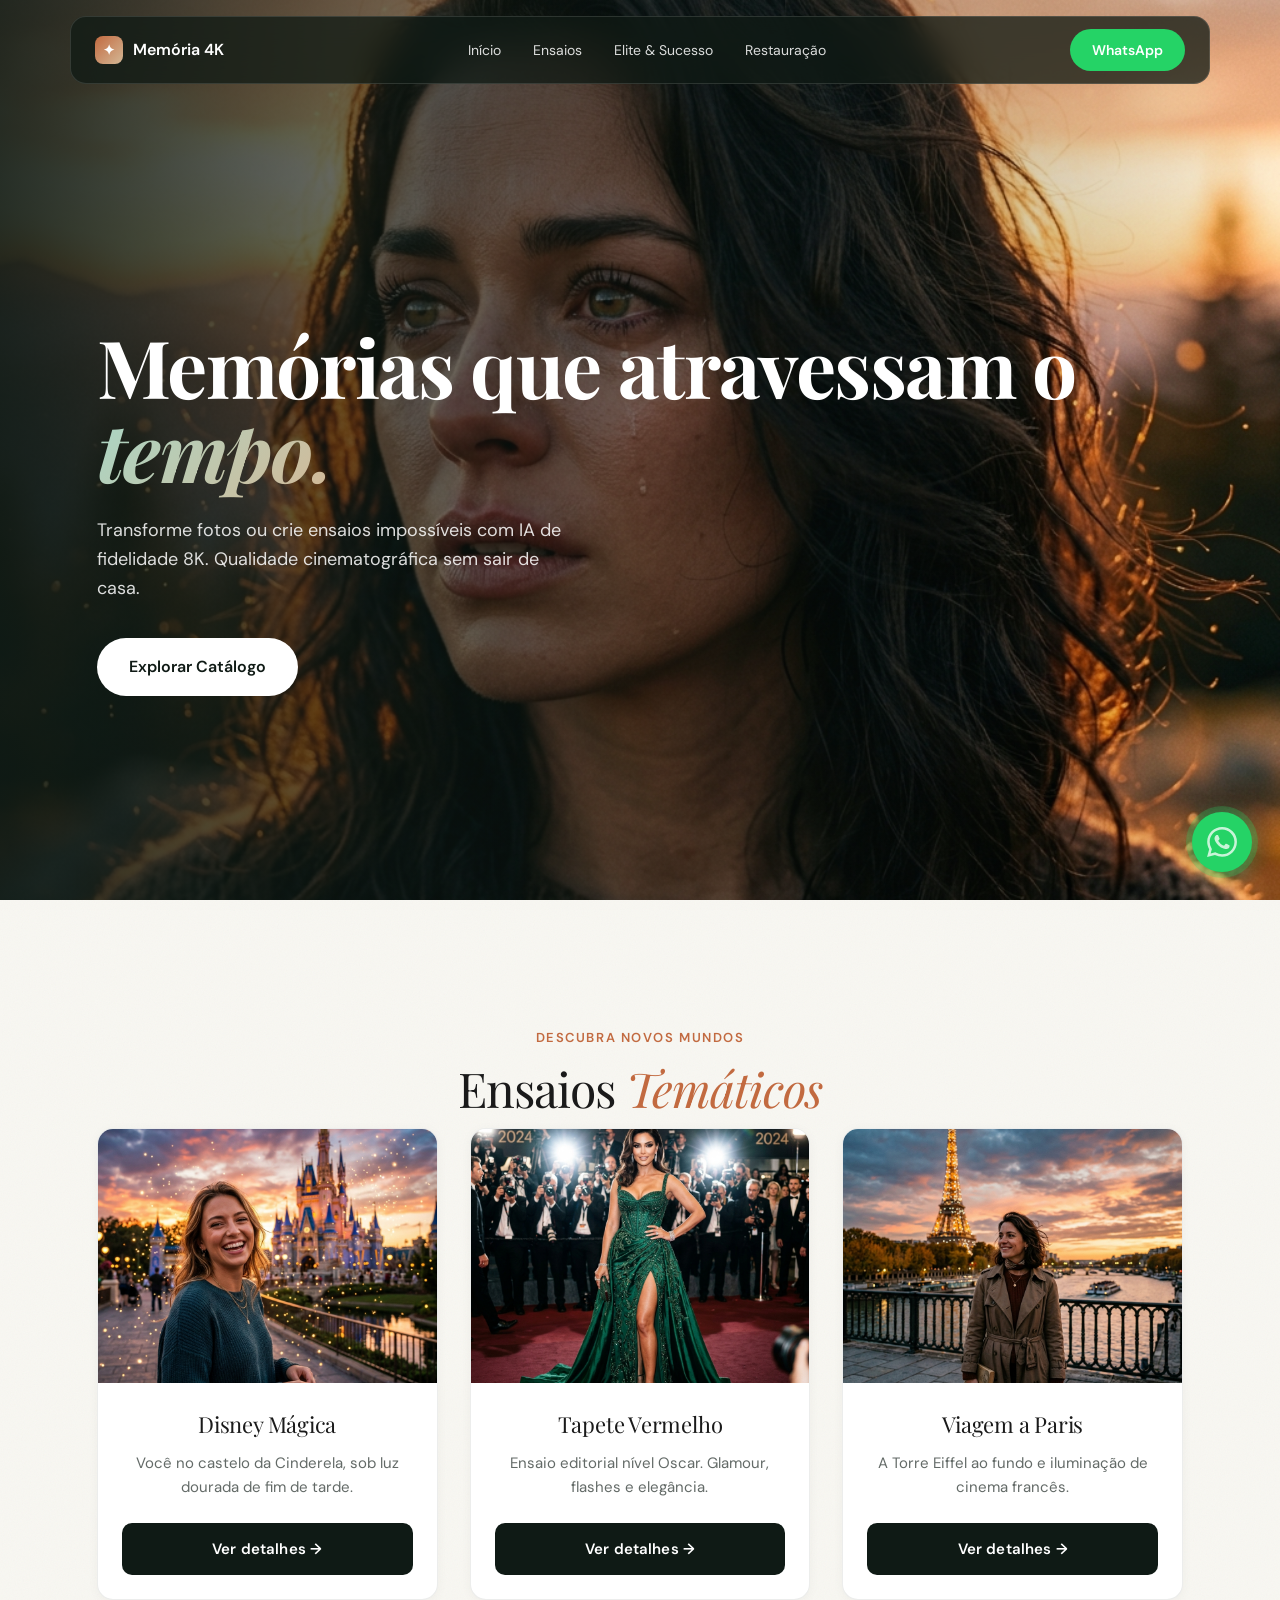
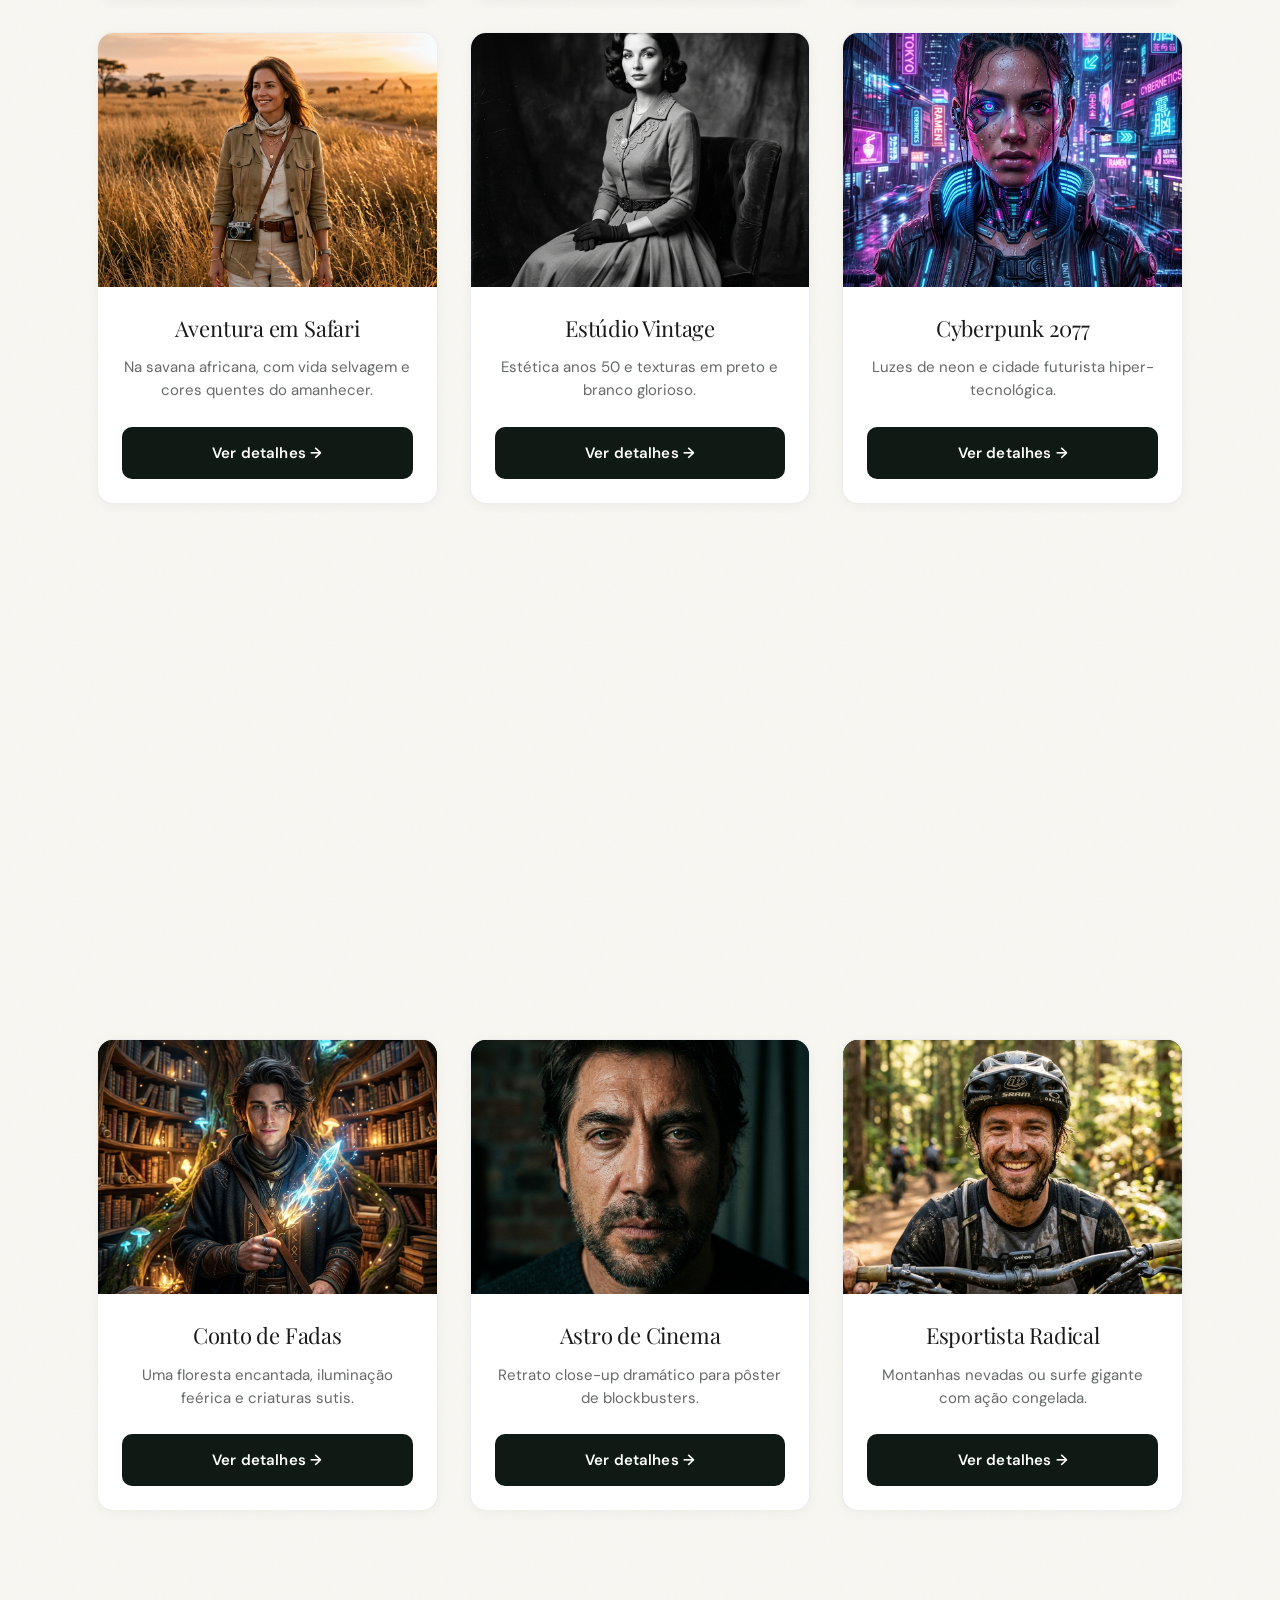
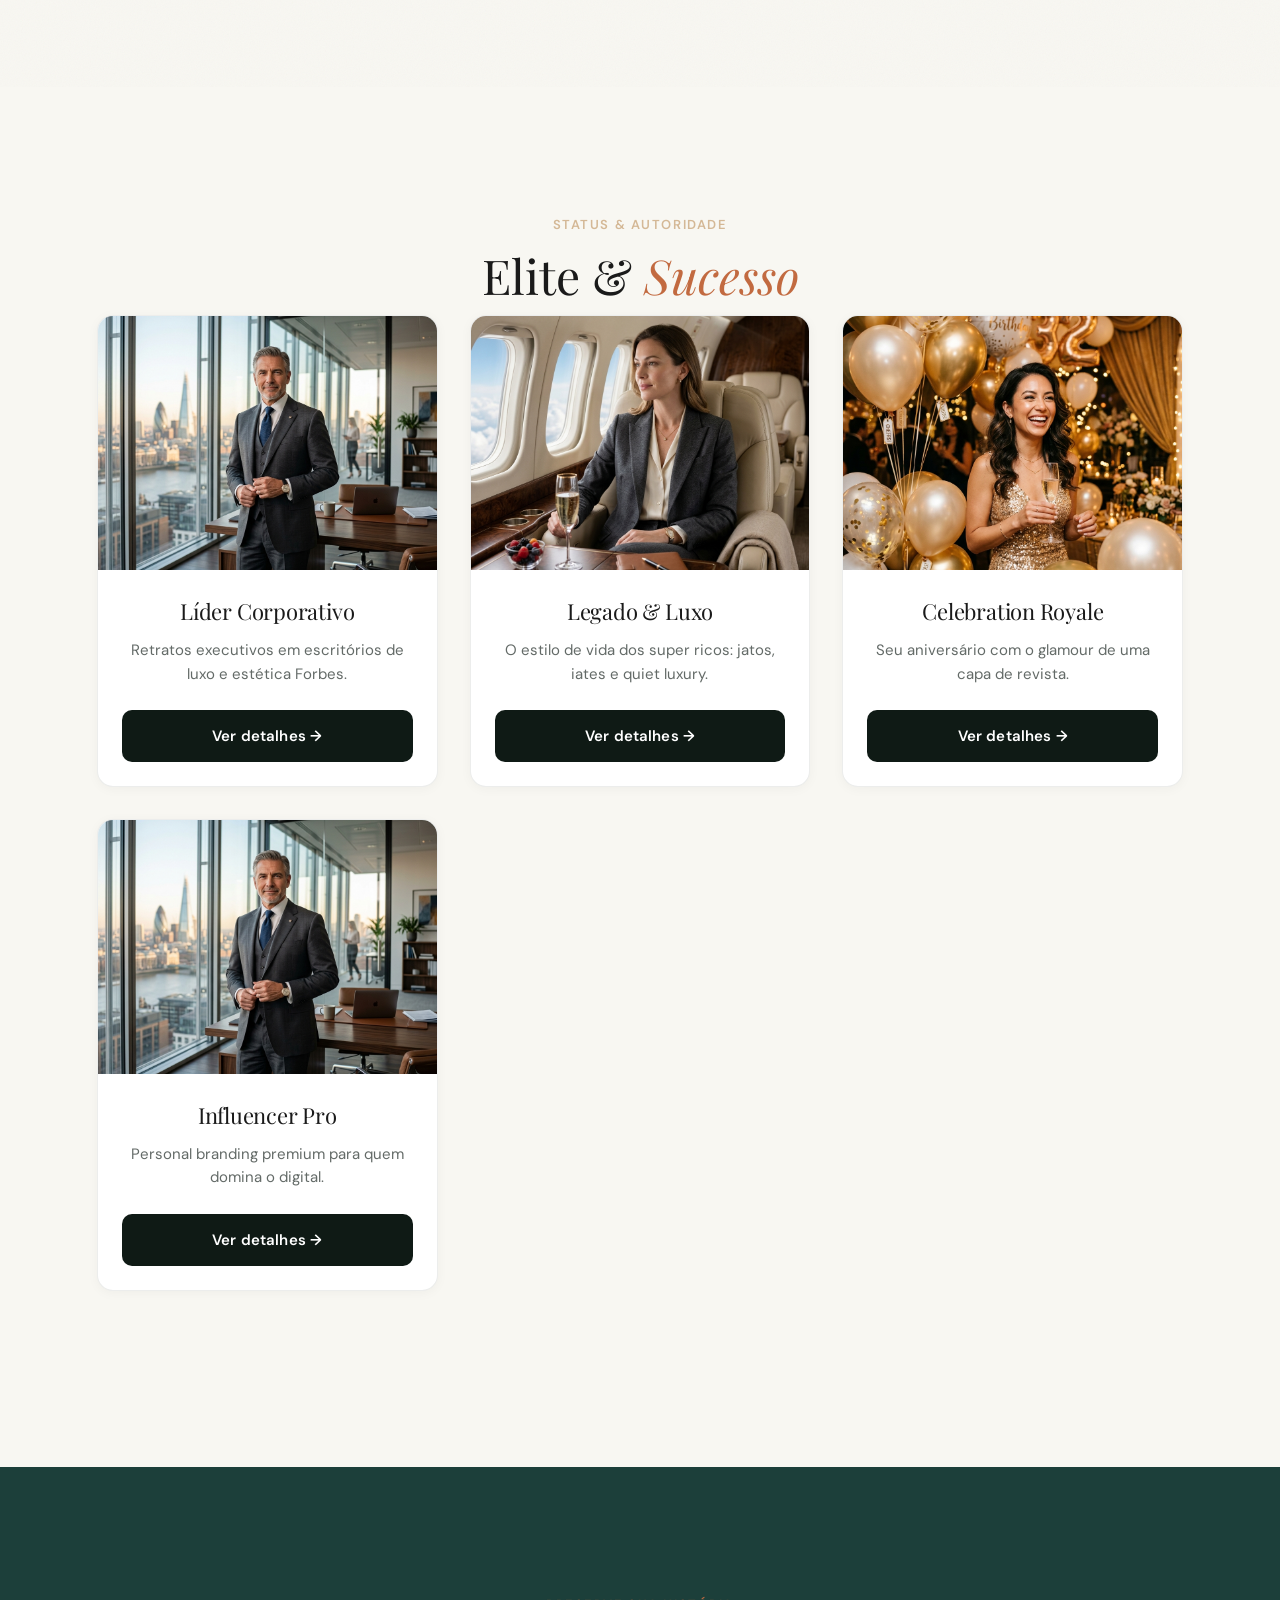
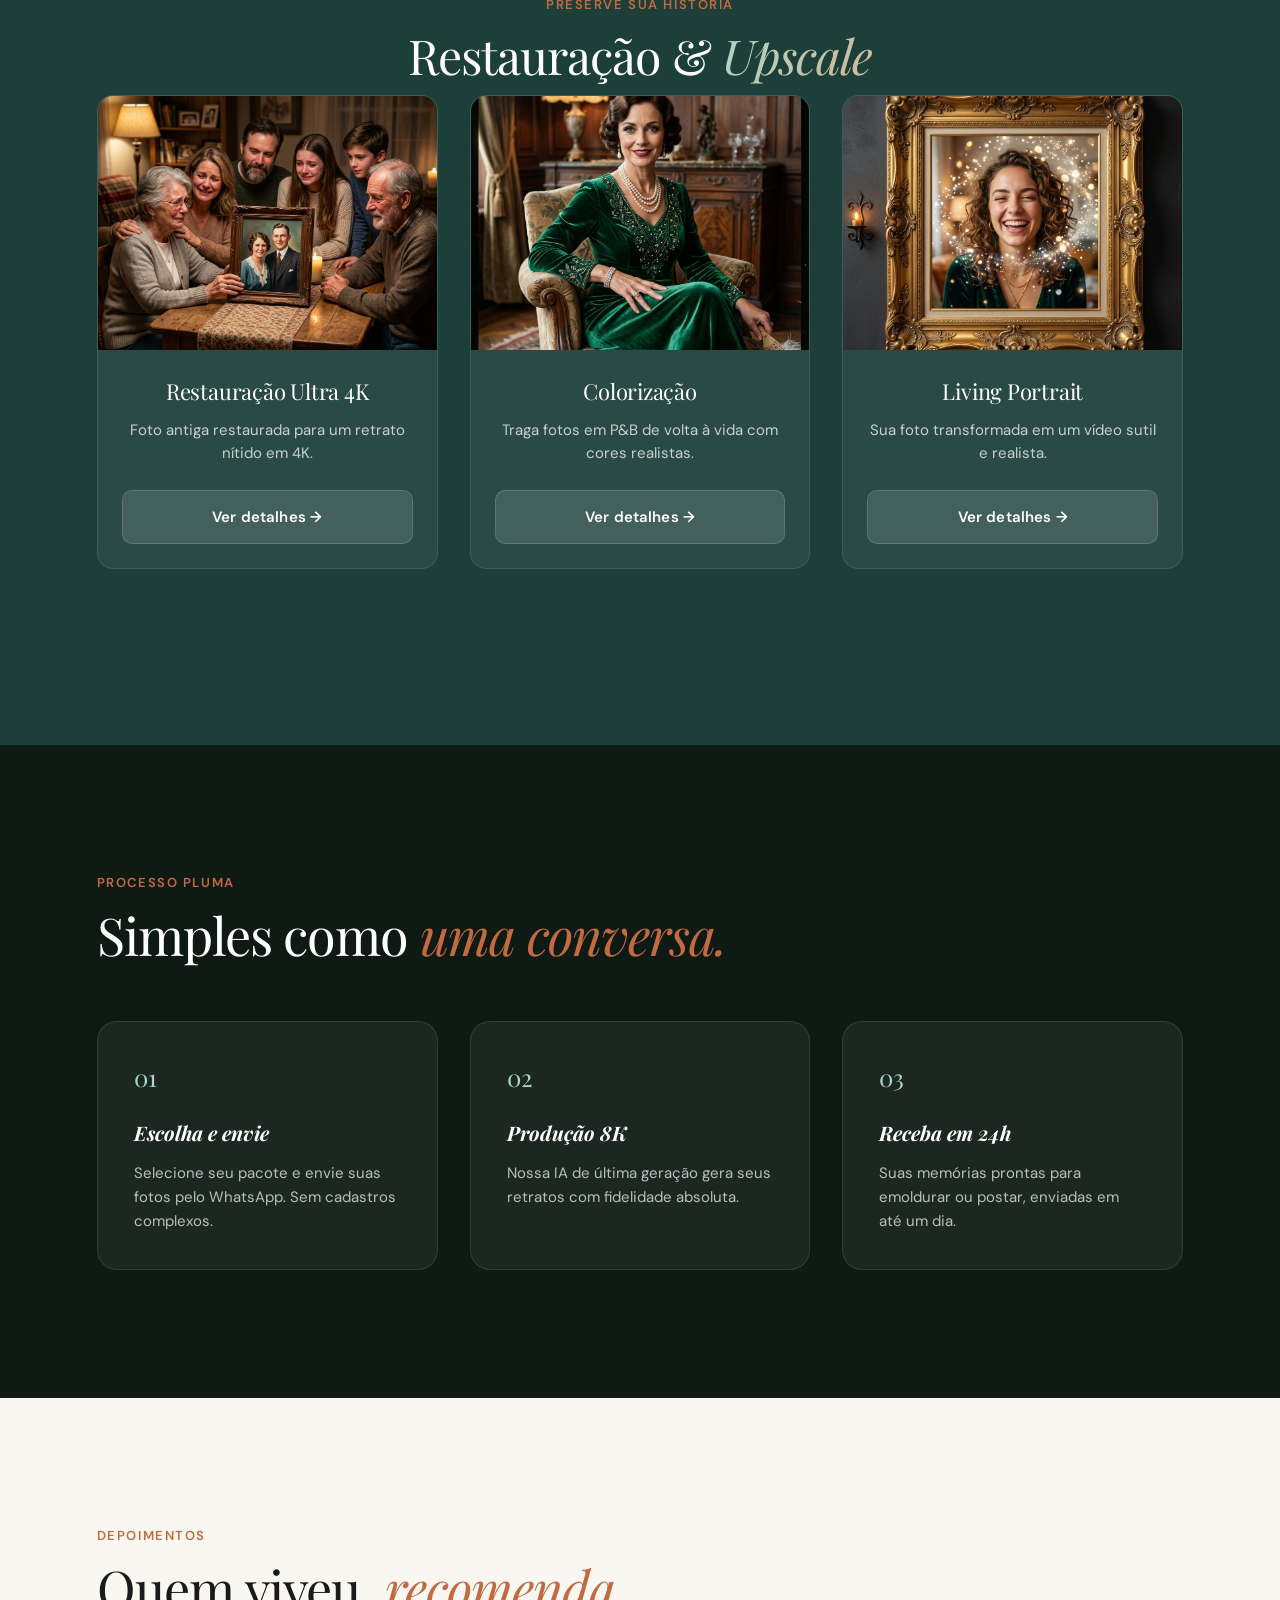
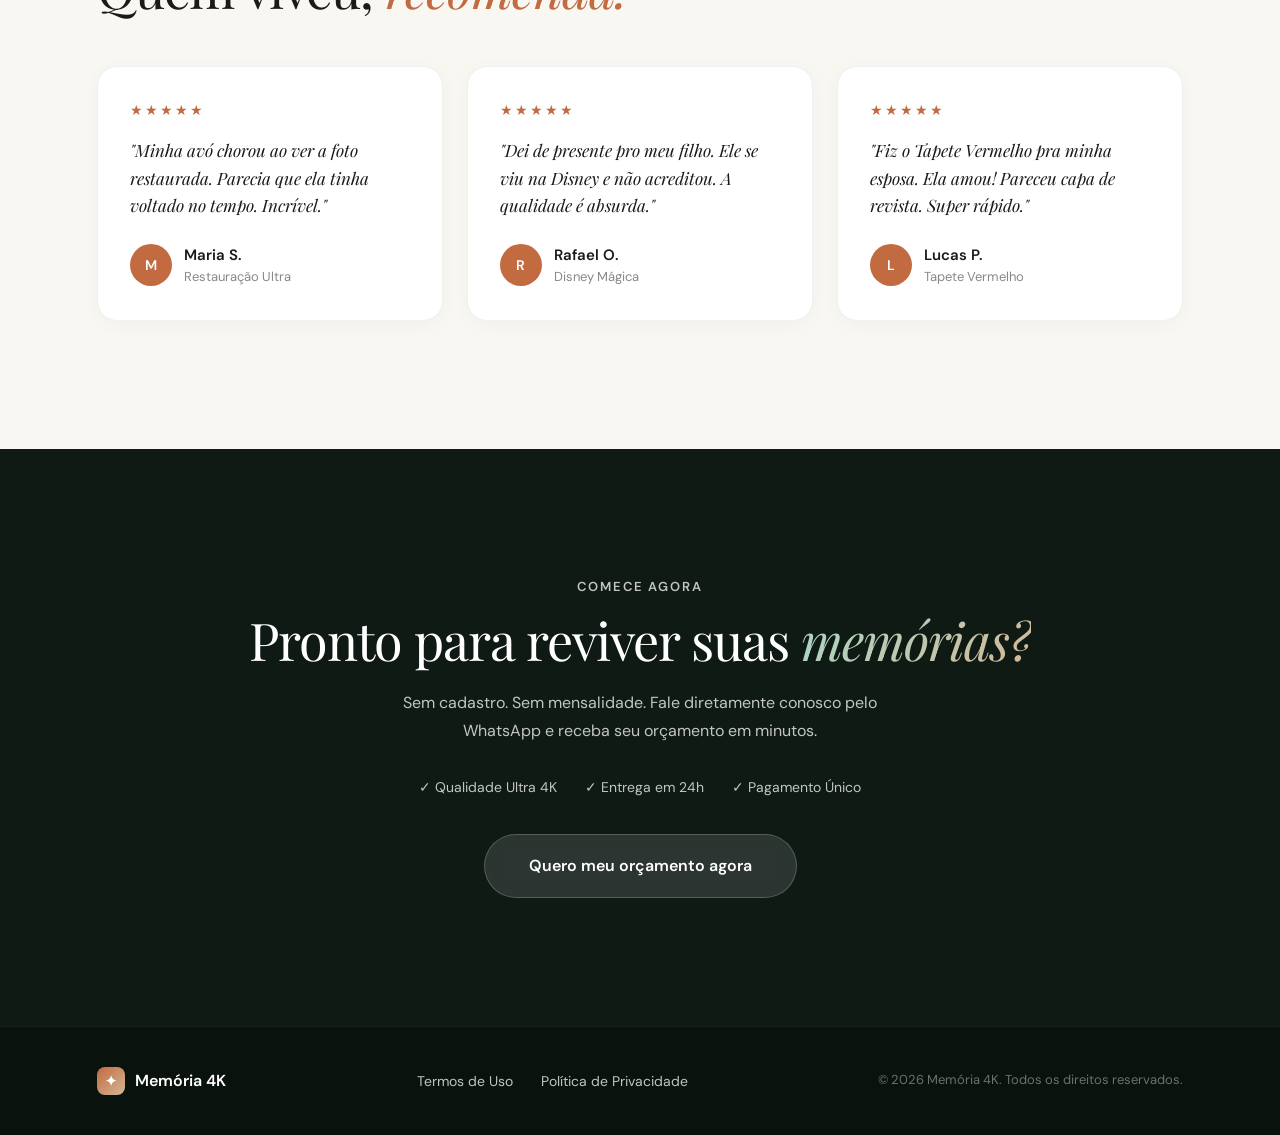
==== commit ea50fe5c: "Revisão completa: restaurar estética Pluma, corrigir encoding, contraste, hamburguer, CTA, footer 3 " ====
--- a/index.html
+++ b/index.html
@@ -17,7 +17,7 @@
   <link rel="preconnect" href="https://fonts.googleapis.com">
   <link rel="preconnect" href="https://fonts.gstatic.com" crossorigin>
   <link href="https://fonts.googleapis.com/css2?family=Playfair+Display:ital,wght@0,400;0,700;1,400;1,700&family=DM+Sans:ital,wght@0,300;0,400;0,500;0,600;0,700;1,400&display=swap" rel="stylesheet">
-  <link rel="stylesheet" href="css/style.css?v=final_fusion_audit_v2">
+  <link rel="stylesheet" href="css/style.css?v=revisao_final_2026">
 </head>
 <body id="inicio">
   <nav class="navbar" id="navbar">
@@ -128,23 +128,23 @@
         </div>
         <div class="testimonial-card reveal">
           <div class="testimonial-card__stars">★★★★★</div>
-          <p class="testimonial-card__quote">"O nível de realismo é assustador. Fiz o corporativo e o resultado foi melhor que estúdio físico."</p>
+          <p class="testimonial-card__quote">"Dei de presente pro meu filho. Ele se viu na Disney e não acreditou. A qualidade é absurda."</p>
           <div class="testimonial-card__author">
             <div class="testimonial-card__avatar">R</div>
             <div>
-              <div class="testimonial-card__name">Ricardo A.</div>
-              <div class="testimonial-card__role">Líder Corporativo</div>
+              <div class="testimonial-card__name">Rafael O.</div>
+              <div class="testimonial-card__role">Disney Mágica</div>
             </div>
           </div>
         </div>
         <div class="testimonial-card reveal">
           <div class="testimonial-card__stars">★★★★★</div>
-          <p class="testimonial-card__quote">"Finalmente um serviço que entrega o que promete. As fotos são obras de arte."</p>
+          <p class="testimonial-card__quote">"Fiz o Tapete Vermelho pra minha esposa. Ela amou! Pareceu capa de revista. Super rápido."</p>
           <div class="testimonial-card__author">
             <div class="testimonial-card__avatar">L</div>
             <div>
-              <div class="testimonial-card__name">Lara M.</div>
-              <div class="testimonial-card__role">Viagem a Paris</div>
+              <div class="testimonial-card__name">Lucas P.</div>
+              <div class="testimonial-card__role">Tapete Vermelho</div>
             </div>
           </div>
         </div>
@@ -156,10 +156,16 @@
   <section class="cta-final">
     <div class="container">
       <div class="reveal">
-        <h2 class="section-title">Pronto para elevar seu <em>legado?</em></h2>
-        <p class="cta-final__subtitle">Fale diretamente conosco e receba seu orçamento personalizado agora.</p>
+        <p class="section-eyebrow cta-final__eyebrow">Comece agora</p>
+        <h2 class="section-title cta-final__title">Pronto para reviver suas <em>memórias?</em></h2>
+        <p class="cta-final__subtitle">Sem cadastro. Sem mensalidade. Fale diretamente conosco pelo WhatsApp e receba seu orçamento em minutos.</p>
+        <div class="cta-final__badges">
+          <span class="cta-badge">✓ Qualidade Ultra 4K</span>
+          <span class="cta-badge">✓ Entrega em 24h</span>
+          <span class="cta-badge">✓ Pagamento Único</span>
+        </div>
         <a href="https://wa.me/5511915101982" target="_blank" rel="noopener" class="cta-final__button">
-          Falar no WhatsApp agora
+          Quero meu orçamento agora
         </a>
       </div>
     </div>
@@ -172,6 +178,10 @@
         <div class="footer__logo-icon">✦</div>
         Memória 4K
       </div>
+      <nav class="footer__links">
+        <a href="#">Termos de Uso</a>
+        <a href="#">Política de Privacidade</a>
+      </nav>
       <span class="footer__copy">© 2026 Memória 4K. Todos os direitos reservados.</span>
     </div>
   </footer>
@@ -184,7 +194,7 @@
     </div>
   </a>
 
-  <script src="js/data.js?v=final_fusion_audit_v2"></script>
-  <script src="js/main.js?v=final_fusion_audit_v2"></script>
+  <script src="js/data.js?v=revisao_final_2026"></script>
+  <script src="js/main.js?v=revisao_final_2026"></script>
 </body>
 </html>
--- a/css/style.css
+++ b/css/style.css
@@ -1,6 +1,6 @@
-﻿/* ============================================
-   PLUMA DESIGN SYSTEM ÔÇö CSS FOUNDATION
-   Mem├│ria 4K Platform (Fase 2)
+/* ============================================
+   PLUMA DESIGN SYSTEM — CSS FOUNDATION
+   Memória 4K Platform (Revisão Final)
    ============================================ */
 
 /* --- RESET & BASE --- */
@@ -12,12 +12,12 @@
 
 :root {
   /* Brand Colors */
-  --forest-deep: #1C3F3A;
+  --forest-deep: #0F1A15;
   --dark-bg: #0F1A15;
   --white: #FFFFFF;
-  --off-white: #EBE8D8;
+  --off-white: #F8F7F2;
   --terracotta: #C26A40;
-  --amber: #D4885A;
+  --amber: #D4B896;
   --teal-blue: #2A4A5A;
   --pale-teal: #A8D8C8;
   --warm-sand: #D4B896;
@@ -25,7 +25,7 @@
   --success: #5cb85c;
 
   /* Text */
-  --text-dark: #0F1A15;
+  --text-dark: #1A1A1A;
   --text-on-dark: #FFFFFF;
   --text-on-dark-muted: rgba(255,255,255,0.75);
   --text-on-light-muted: rgba(15,26,21,0.65);
@@ -38,7 +38,7 @@
   /* Spacing */
   --section-py: clamp(80px, 10vw, 140px);
   --section-px: clamp(24px, 6vw, 80px);
-  --container-max: 1200px;
+  --container-max: 1240px;
 
   /* Fonts */
   --font-display: 'Playfair Display', 'Cormorant Garamond', Georgia, serif;
@@ -57,7 +57,7 @@
   font-size: 16px;
   line-height: 1.6;
   color: var(--text-dark);
-  background-color: var(--off-white); /* Base light for catalog */
+  background-color: var(--off-white);
   overflow-x: hidden;
 }
 
@@ -96,6 +96,28 @@
 
 .hidden {
   display: none !important;
+}
+
+.section-eyebrow {
+  font-size: 13px;
+  font-weight: 600;
+  text-transform: uppercase;
+  letter-spacing: 0.12em;
+  color: var(--terracotta);
+  margin-bottom: 12px;
+}
+
+.section-title {
+  font-family: var(--font-display);
+  font-size: clamp(32px, 5vw, 52px);
+  line-height: 1.15;
+  letter-spacing: -0.02em;
+  font-weight: 400;
+}
+
+.section-title em {
+  font-style: italic;
+  color: var(--terracotta);
 }
 
 /* ============================================
@@ -161,9 +183,354 @@
   color: var(--white);
 }
 
+/* Navbar CTA (WhatsApp pill) */
+.navbar__cta {
+  display: inline-flex;
+  align-items: center;
+  gap: 8px;
+  background: #25D366;
+  color: var(--white);
+  padding: 10px 22px;
+  border-radius: 100px;
+  font-weight: 600;
+  font-size: 14px;
+  transition: all 0.25s ease;
+  white-space: nowrap;
+}
+
+.navbar__cta:hover {
+  background: #1ebc59;
+  transform: translateY(-1px);
+  box-shadow: 0 4px 16px rgba(37,211,102,0.35);
+}
+
+/* Hamburger Button */
+.navbar__hamburger {
+  display: none;
+  background: transparent;
+  border: none;
+  cursor: pointer;
+  padding: 4px;
+  flex-direction: column;
+  gap: 5px;
+  z-index: 1001;
+}
+
+.navbar__hamburger span {
+  display: block;
+  width: 24px;
+  height: 2px;
+  background: var(--white);
+  border-radius: 2px;
+  transition: all 0.3s ease;
+}
+
+/* ============================================
+   RESPONSIVE NAVBAR (MOBILE)
+   ============================================ */
 @media (max-width: 768px) {
-  .navbar__links { display: none; }
-  .navbar { padding: 10px 16px; width: calc(100% - 32px); }
+  .navbar {
+    padding: 10px 16px;
+    width: calc(100% - 32px);
+  }
+
+  .navbar__hamburger {
+    display: flex;
+  }
+
+  .navbar__cta {
+    display: none;
+  }
+
+  .navbar__links {
+    display: none;
+    position: absolute;
+    top: calc(100% + 12px);
+    left: 0;
+    right: 0;
+    background: rgba(15, 26, 21, 0.97);
+    backdrop-filter: blur(20px);
+    -webkit-backdrop-filter: blur(20px);
+    border: 1px solid rgba(255,255,255,0.1);
+    border-radius: 16px;
+    padding: 24px;
+    flex-direction: column;
+    gap: 16px;
+    text-align: center;
+  }
+
+  .navbar__links.active {
+    display: flex;
+  }
+
+  .navbar__links a {
+    font-size: 16px;
+    padding: 8px 0;
+    display: block;
+  }
+}
+
+/* ============================================
+   HERO SECTION
+   ============================================ */
+.hero {
+  position: relative;
+  width: 100%;
+  min-height: 100vh;
+  display: flex;
+  align-items: center;
+  overflow: hidden;
+  background: var(--forest-deep);
+}
+
+.hero__bg {
+  position: absolute;
+  inset: 0;
+  z-index: 0;
+}
+
+.hero__bg img {
+  width: 100%;
+  height: 100%;
+  object-fit: cover;
+  object-position: center right;
+}
+
+.hero__bg::after {
+  content: '';
+  position: absolute;
+  inset: 0;
+  background: linear-gradient(to right, rgba(15, 26, 21, 0.9) 0%, rgba(15, 26, 21, 0.4) 50%, transparent 100%);
+}
+
+.hero__content {
+  position: relative;
+  z-index: 2;
+  max-width: var(--container-max);
+  margin: 0 auto;
+  padding: 120px var(--section-px) 0;
+  width: 100%;
+}
+
+.hero h1 {
+  font-family: var(--font-display);
+  font-size: clamp(40px, 7vw, 80px);
+  line-height: 1.05;
+  letter-spacing: -0.02em;
+  color: var(--white);
+  margin-bottom: 24px;
+}
+
+.hero h1 em {
+  font-style: italic;
+  background: linear-gradient(135deg, var(--pale-teal), var(--amber));
+  -webkit-background-clip: text;
+  -webkit-text-fill-color: transparent;
+}
+
+.hero__subtitle {
+  color: rgba(255,255,255,0.85);
+  font-size: 18px;
+  max-width: 480px;
+  margin-bottom: 36px;
+  line-height: 1.6;
+}
+
+.hero__cta {
+  display: inline-flex;
+  align-items: center;
+  gap: 10px;
+  background: var(--white);
+  color: var(--forest-deep);
+  border-radius: 100px;
+  padding: 16px 32px;
+  font-weight: 600;
+  text-decoration: none;
+  transition: 0.3s;
+}
+
+.hero__cta:hover {
+  transform: translateY(-2px);
+  box-shadow: 0 8px 32px rgba(0,0,0,0.3);
+}
+
+/* ============================================
+   CATALOG GRID (index.html)
+   ============================================ */
+.catalog-section {
+  padding: var(--section-py) 0;
+}
+
+.catalog-section.dark {
+  background: #1C3F3A;
+  color: var(--white);
+}
+
+.bg-textured {
+  background: var(--off-white);
+  position: relative;
+}
+
+.bg-textured::before {
+  content: '';
+  position: absolute;
+  inset: 0;
+  background-image: url("data:image/svg+xml,%3Csvg viewBox='0 0 256 256' xmlns='http://www.w3.org/2000/svg'%3E%3Cfilter id='n'%3E%3CfeTurbulence type='fractalNoise' baseFrequency='0.85' numOctaves='4' stitchTiles='stitch'/%3E%3C/filter%3E%3Crect width='100%25' height='100%25' filter='url(%23n)' opacity='0.04'/%3E%3C/svg%3E");
+  background-repeat: repeat;
+  background-size: 256px;
+  pointer-events: none;
+}
+
+.catalog-header {
+  margin-bottom: 48px;
+  text-align: center;
+}
+
+.catalog-header h2,
+.catalog-title {
+  font-family: var(--font-display);
+  font-size: clamp(32px, 4vw, 48px);
+  margin-bottom: 12px;
+  font-weight: 400;
+  line-height: 1.15;
+}
+
+.catalog-header h2 em,
+.catalog-title em {
+  font-style: italic;
+  color: var(--terracotta);
+}
+
+.catalog-section.dark .catalog-header h2 em,
+.catalog-section.dark .catalog-title em {
+  background: linear-gradient(135deg, var(--pale-teal), var(--warm-sand));
+  -webkit-background-clip: text;
+  -webkit-text-fill-color: transparent;
+  color: transparent;
+}
+
+.catalog-grid {
+  display: grid;
+  grid-template-columns: repeat(auto-fill, minmax(280px, 1fr));
+  gap: 32px;
+}
+
+/* --- Catalog Card --- */
+.catalog-card {
+  background: var(--white);
+  border: 1px solid rgba(15,26,21,0.08);
+  border-radius: 16px;
+  overflow: hidden;
+  transition: all 0.35s ease;
+  display: flex;
+  flex-direction: column;
+  box-shadow: 0 2px 12px rgba(0,0,0,0.04);
+}
+
+.catalog-section.dark .catalog-card {
+  background: rgba(255,255,255,0.06);
+  border-color: rgba(255,255,255,0.1);
+  color: var(--white);
+  backdrop-filter: blur(8px);
+  box-shadow: none;
+}
+
+.catalog-card:hover {
+  transform: translateY(-8px);
+  box-shadow: 0 16px 48px rgba(0,0,0,0.15);
+}
+
+.catalog-card__img-wrap {
+  width: 100%;
+  aspect-ratio: 4/3;
+  position: relative;
+  overflow: hidden;
+  background: var(--dark-bg);
+}
+
+.catalog-card__img-wrap img {
+  width: 100%;
+  height: 100%;
+  object-fit: cover;
+  transition: transform 0.5s ease;
+}
+
+.catalog-card__placeholder {
+  position: absolute;
+  inset: 0;
+  display: flex;
+  align-items: center;
+  justify-content: center;
+  background: linear-gradient(135deg, var(--teal-blue), var(--forest-deep));
+  color: var(--white);
+  font-family: var(--font-display);
+  font-style: italic;
+  font-size: 20px;
+  text-shadow: 0 2px 12px rgba(0,0,0,0.3);
+}
+
+.catalog-card:hover .catalog-card__img-wrap img {
+  transform: scale(1.05);
+}
+
+.catalog-card__body {
+  padding: 24px;
+  flex: 1;
+  display: flex;
+  flex-direction: column;
+}
+
+.catalog-card__title {
+  font-family: var(--font-display);
+  font-size: 22px;
+  margin-bottom: 10px;
+  font-weight: 400;
+  letter-spacing: -0.01em;
+}
+
+.catalog-card__desc {
+  font-size: 15px;
+  color: var(--text-on-light-muted);
+  line-height: 1.55;
+  margin-bottom: 24px;
+  flex: 1;
+}
+
+.catalog-section.dark .catalog-card__desc {
+  color: var(--text-on-dark-muted);
+}
+
+/* HIGH CONTRAST CTA BUTTON */
+.catalog-card__btn {
+  display: block;
+  text-align: center;
+  background: var(--forest-deep);
+  color: var(--white);
+  padding: 14px 0;
+  border-radius: 10px;
+  font-weight: 600;
+  font-size: 15px;
+  transition: all 0.25s ease;
+  letter-spacing: 0.01em;
+}
+
+.catalog-card__btn:hover {
+  background: var(--terracotta);
+  color: var(--white);
+  transform: translateY(-1px);
+  box-shadow: 0 4px 16px rgba(194,106,64,0.3);
+}
+
+.catalog-section.dark .catalog-card__btn {
+  background: rgba(255,255,255,0.12);
+  color: var(--white);
+  border: 1px solid rgba(255,255,255,0.15);
+}
+
+.catalog-section.dark .catalog-card__btn:hover {
+  background: var(--pale-teal);
+  color: var(--forest-deep);
+  border-color: var(--pale-teal);
 }
 
 /* ============================================
@@ -214,164 +581,6 @@
 }
 
 /* ============================================
-   CATALOG GRID (index.html)
-   ============================================ */
-.catalog-section {
-  padding: var(--section-py) 0;
-}
-
-.catalog-section.dark {
-  background: var(--forest-deep);
-  color: var(--white);
-}
-
-.bg-textured {
-  background: var(--off-white);
-  position: relative;
-}
-.bg-textured::before {
-  content: '';
-  position: absolute;
-  inset: 0;
-  background-image: url("data:image/svg+xml,%3Csvg viewBox='0 0 256 256' xmlns='http://www.w3.org/2000/svg'%3E%3Cfilter id='n'%3E%3CfeTurbulence type='fractalNoise' baseFrequency='0.85' numOctaves='4' stitchTiles='stitch'/%3E%3C/filter%3E%3Crect width='100%25' height='100%25' filter='url(%23n)' opacity='0.04'/%3E%3C/svg%3E");
-  background-repeat: repeat;
-  background-size: 256px;
-  pointer-events: none;
-}
-
-.catalog-header {
-  margin-bottom: 48px;
-  text-align: center;
-}
-
-.catalog-header h2 {
-  font-family: var(--font-display);
-  font-size: clamp(32px, 4vw, 48px);
-  margin-bottom: 12px;
-}
-
-.catalog-header h2 em {
-  font-style: italic;
-  color: var(--terracotta);
-}
-.catalog-section.dark .catalog-header h2 em {
-  background: linear-gradient(135deg, var(--pale-teal), var(--warm-sand));
-  -webkit-background-clip: text;
-  -webkit-text-fill-color: transparent;
-}
-
-.catalog-grid {
-  display: grid;
-  grid-template-columns: repeat(auto-fill, minmax(280px, 1fr));
-  gap: 32px;
-}
-
-/* Reusing package-card styling from phase 1 but optimizing */
-.catalog-card {
-  background: var(--white);
-  border: 1px solid rgba(15,26,21,0.10);
-  border-radius: 16px;
-  overflow: hidden;
-  transition: all 0.3s ease;
-  display: flex;
-  flex-direction: column;
-}
-
-.catalog-section.dark .catalog-card {
-  background: rgba(255,255,255,0.05);
-  border-color: rgba(255,255,255,0.1);
-  color: var(--white);
-  backdrop-filter: blur(8px);
-}
-
-.catalog-card:hover {
-  transform: translateY(-8px);
-  box-shadow: 0 12px 40px rgba(0,0,0,0.15);
-}
-
-.catalog-card__img-wrap {
-  width: 100%;
-  aspect-ratio: 4/3;
-  position: relative;
-  overflow: hidden;
-  background: var(--dark-bg);
-}
-
-.catalog-card__img-wrap img {
-  width: 100%;
-  height: 100%;
-  object-fit: cover;
-  transition: transform 0.5s ease;
-}
-
-.catalog-card__placeholder {
-  position: absolute;
-  inset: 0;
-  display: flex;
-  align-items: center;
-  justify-content: center;
-  background: linear-gradient(135deg, var(--teal-blue), var(--forest-deep));
-  color: var(--white);
-  font-family: var(--font-display);
-  font-style: italic;
-  font-size: 20px;
-  text-shadow: 0 2px 12px rgba(0,0,0,0.3);
-}
-
-.catalog-card:hover .catalog-card__img-wrap img {
-  transform: scale(1.05);
-}
-
-.catalog-card__body {
-  padding: 24px;
-  flex: 1;
-  display: flex;
-  flex-direction: column;
-}
-
-.catalog-card__title {
-  font-family: var(--font-display);
-  font-size: 24px;
-  margin-bottom: 12px;
-}
-
-.catalog-card__desc {
-  font-size: 15px;
-  color: var(--text-on-light-muted);
-  line-height: 1.5;
-  margin-bottom: 24px;
-  flex: 1;
-}
-
-.catalog-section.dark .catalog-card__desc {
-  color: var(--text-on-dark-muted);
-}
-
-.catalog-card__btn {
-  display: block;
-  text-align: center;
-  background: var(--off-white);
-  color: var(--text-dark);
-  padding: 12px 0;
-  border-radius: 8px;
-  font-weight: 500;
-  font-size: 15px;
-  transition: background 0.2s ease;
-}
-
-.catalog-card__btn:hover {
-  background: #e0dccc;
-}
-
-.catalog-section.dark .catalog-card__btn {
-  background: rgba(255,255,255,0.1);
-  color: var(--white);
-}
-.catalog-section.dark .catalog-card__btn:hover {
-  background: rgba(255,255,255,0.2);
-}
-
-/* ============================================
    DETAIL PAGE (detalhe.html)
    ============================================ */
 .detail-layout {
@@ -379,6 +588,7 @@
   display: grid;
   grid-template-columns: 1.2fr 0.8fr;
   gap: 60px;
+  align-items: start;
 }
 
 @media (max-width: 992px) {
@@ -412,11 +622,13 @@
   object-fit: cover;
   cursor: pointer;
   opacity: 0.6;
-  transition: opacity 0.2s ease;
-}
-
-.detail-thumbs img:hover, .detail-thumbs img.active {
+  transition: opacity 0.2s ease, transform 0.2s ease;
+}
+
+.detail-thumbs img:hover,
+.detail-thumbs img.active {
   opacity: 1;
+  transform: scale(1.03);
 }
 
 .detail-info h2 {
@@ -432,20 +644,21 @@
   margin-bottom: 40px;
 }
 
+/* --- Calculator / Checkout Box --- */
 .calculator-box {
   background: var(--white);
-  border: 1px solid rgba(15,26,21,0.1);
-  border-radius: 16px;
-  padding: 32px;
-  box-shadow: 0 4px 24px rgba(0,0,0,0.05);
+  border: 1px solid rgba(15,26,21,0.08);
+  border-radius: 20px;
+  padding: 36px;
+  box-shadow: 0 8px 32px rgba(0,0,0,0.06);
 }
 
 .calc-title {
   font-weight: 600;
   font-size: 14px;
   text-transform: uppercase;
-  letter-spacing: 0.05em;
-  margin-bottom: 16px;
+  letter-spacing: 0.08em;
+  margin-bottom: 20px;
   color: var(--forest-deep);
 }
 
@@ -467,21 +680,26 @@
 .qty-label {
   display: block;
   text-align: center;
-  padding: 16px 8px;
-  border: 1px solid rgba(15,26,21,0.1);
-  border-radius: 12px;
+  padding: 18px 8px;
+  border: 2px solid rgba(15,26,21,0.1);
+  border-radius: 14px;
   cursor: pointer;
-  transition: all 0.2s ease;
+  transition: all 0.25s ease;
+}
+
+.qty-label:hover {
+  border-color: var(--terracotta);
 }
 
 .qty-option input:checked + .qty-label {
   background: var(--forest-deep);
   color: var(--white);
   border-color: var(--forest-deep);
+  box-shadow: 0 4px 16px rgba(15,26,21,0.2);
 }
 
 .qty-number {
-  font-size: 24px;
+  font-size: 26px;
   font-weight: 700;
   line-height: 1;
   margin-bottom: 4px;
@@ -489,15 +707,15 @@
 
 .qty-text {
   font-size: 13px;
-  opacity: 0.8;
+  opacity: 0.7;
 }
 
 .price-display {
   display: flex;
   justify-content: space-between;
   align-items: center;
-  border-top: 1px solid rgba(15,26,21,0.1);
-  padding-top: 24px;
+  border-top: 1px solid rgba(15,26,21,0.08);
+  padding-top: 28px;
   margin-bottom: 32px;
 }
 
@@ -508,7 +726,7 @@
 
 .price-display .value {
   font-family: var(--font-display);
-  font-size: 36px;
+  font-size: 38px;
   font-weight: 700;
   color: var(--terracotta);
 }
@@ -516,11 +734,11 @@
 .btn-primary {
   display: block;
   width: 100%;
-  background: #25D366; /* WhatsApp Green */
+  background: #25D366;
   color: white;
   text-align: center;
   padding: 18px;
-  border-radius: 10px;
+  border-radius: 12px;
   font-weight: 600;
   font-size: 16px;
   transition: all 0.25s ease;
@@ -532,6 +750,279 @@
   background: #1ebc59;
   transform: translateY(-2px);
   box-shadow: 0 8px 24px rgba(37,211,102,0.3);
+}
+
+/* ============================================
+   HOW IT WORKS
+   ============================================ */
+.how-it-works {
+  background: var(--forest-deep);
+  padding: var(--section-py) 0;
+  color: var(--white);
+}
+
+.steps {
+  display: grid;
+  grid-template-columns: repeat(3, 1fr);
+  gap: 32px;
+  margin-top: 56px;
+}
+
+.step {
+  background: rgba(255,255,255,0.06);
+  border: 1px solid rgba(255,255,255,0.1);
+  padding: 36px;
+  border-radius: 20px;
+  transition: all 0.35s ease;
+}
+
+.step:hover {
+  background: rgba(255,255,255,0.1);
+  transform: translateY(-4px);
+  box-shadow: 0 12px 32px rgba(0,0,0,0.2);
+}
+
+.step__number {
+  font-family: var(--font-display);
+  font-size: 24px;
+  color: var(--pale-teal);
+  margin-bottom: 20px;
+}
+
+.step__title {
+  font-family: var(--font-display);
+  font-style: italic;
+  font-size: 20px;
+  margin-bottom: 12px;
+}
+
+.step__desc {
+  color: rgba(255,255,255,0.7);
+  line-height: 1.6;
+  font-size: 15px;
+}
+
+/* ============================================
+   TESTIMONIALS
+   ============================================ */
+.testimonials {
+  background: var(--off-white);
+  padding: var(--section-py) 0;
+}
+
+.testimonials .section-eyebrow,
+.testimonials .section-title {
+  text-align: left;
+}
+
+.testimonials__grid {
+  display: grid;
+  grid-template-columns: repeat(3, 1fr);
+  gap: 24px;
+  margin-top: 48px;
+}
+
+.testimonial-card {
+  background: white;
+  padding: 32px;
+  border-radius: 20px;
+  box-shadow: 0 4px 20px rgba(0,0,0,0.03);
+  transition: all 0.3s ease;
+  border: 1px solid rgba(0,0,0,0.06);
+}
+
+.testimonial-card:hover {
+  transform: translateY(-4px);
+  box-shadow: 0 12px 36px rgba(0,0,0,0.08);
+}
+
+.testimonial-card__stars {
+  color: var(--terracotta);
+  margin-bottom: 16px;
+  font-size: 14px;
+  letter-spacing: 2px;
+}
+
+.testimonial-card__quote {
+  font-family: var(--font-display);
+  font-style: italic;
+  font-size: 17px;
+  line-height: 1.6;
+  margin-bottom: 24px;
+  color: var(--text-dark);
+}
+
+.testimonial-card__author {
+  display: flex;
+  align-items: center;
+  gap: 12px;
+}
+
+.testimonial-card__avatar {
+  width: 42px;
+  height: 42px;
+  border-radius: 50%;
+  background: var(--terracotta);
+  color: white;
+  display: flex;
+  align-items: center;
+  justify-content: center;
+  font-weight: 600;
+  font-size: 14px;
+  flex-shrink: 0;
+}
+
+.testimonial-card__name {
+  font-weight: 600;
+  font-size: 15px;
+}
+
+.testimonial-card__role {
+  font-size: 13px;
+  color: #888;
+}
+
+/* ============================================
+   CTA FINAL
+   ============================================ */
+.cta-final {
+  background: var(--forest-deep);
+  padding: var(--section-py) 0;
+  text-align: center;
+  color: white;
+}
+
+.cta-final__eyebrow {
+  color: var(--text-on-dark-muted) !important;
+  letter-spacing: 0.15em;
+}
+
+.cta-final__title {
+  margin-bottom: 0;
+}
+
+.cta-final__title em {
+  font-style: italic;
+  background: linear-gradient(135deg, var(--pale-teal), var(--warm-sand));
+  -webkit-background-clip: text;
+  -webkit-text-fill-color: transparent;
+  color: transparent;
+}
+
+.cta-final__subtitle {
+  font-size: 16px;
+  color: var(--text-on-dark-muted);
+  max-width: 520px;
+  margin: 20px auto 0;
+  line-height: 1.7;
+}
+
+.cta-final__badges {
+  display: flex;
+  justify-content: center;
+  gap: 28px;
+  margin-top: 32px;
+  flex-wrap: wrap;
+}
+
+.cta-badge {
+  font-size: 14px;
+  color: var(--text-on-dark-muted);
+  display: flex;
+  align-items: center;
+  gap: 6px;
+}
+
+.cta-final__button {
+  display: inline-block;
+  background: rgba(255,255,255,0.12);
+  color: var(--white);
+  padding: 18px 44px;
+  border-radius: 100px;
+  font-weight: 600;
+  font-size: 16px;
+  text-decoration: none;
+  margin-top: 36px;
+  border: 1px solid rgba(255,255,255,0.2);
+  transition: all 0.3s ease;
+  backdrop-filter: blur(8px);
+}
+
+.cta-final__button:hover {
+  background: rgba(255,255,255,0.2);
+  transform: translateY(-2px);
+  box-shadow: 0 10px 40px rgba(0,0,0,0.3);
+  border-color: rgba(255,255,255,0.35);
+}
+
+/* ============================================
+   FOOTER
+   ============================================ */
+.footer {
+  background: #0a120e;
+  color: var(--text-on-dark-muted);
+  padding: 40px 0;
+  border-top: 1px solid rgba(255,255,255,0.06);
+}
+
+.footer__inner {
+  max-width: var(--container-max);
+  margin: 0 auto;
+  padding: 0 var(--section-px);
+  display: flex;
+  align-items: center;
+  justify-content: space-between;
+}
+
+.footer__logo {
+  display: flex;
+  align-items: center;
+  gap: 10px;
+  font-weight: 600;
+  font-size: 16px;
+  color: var(--white);
+}
+
+.footer__logo-icon {
+  width: 28px;
+  height: 28px;
+  background: linear-gradient(135deg, var(--terracotta), var(--amber));
+  border-radius: 8px;
+  display: flex;
+  align-items: center;
+  justify-content: center;
+  font-size: 14px;
+}
+
+.footer__links {
+  display: flex;
+  gap: 28px;
+}
+
+.footer__links a {
+  color: var(--text-on-dark-muted);
+  font-size: 14px;
+  transition: color 0.2s ease;
+}
+
+.footer__links a:hover {
+  color: var(--white);
+}
+
+.footer__copy {
+  font-size: 13px;
+  color: rgba(255,255,255,0.4);
+}
+
+@media (max-width: 768px) {
+  .footer__inner {
+    flex-direction: column;
+    gap: 20px;
+    text-align: center;
+  }
+  .footer__links {
+    gap: 20px;
+  }
 }
 
 /* ============================================
@@ -672,7 +1163,7 @@
 }
 
 /* ============================================
-   WHATSAPP FLOATING BUTTON (Reused)
+   WHATSAPP FLOATING BUTTON
    ============================================ */
 .whatsapp-fab {
   position: fixed;
@@ -755,57 +1246,31 @@
   .whatsapp-fab__btn svg { width: 26px; height: 26px; }
 }
 
-/* --- RESTORED PLUMA EXTRA STYLES --- */
-
-    /* Design System Pluma - Core Extensions */
-    :root {
-      --forest-deep: #0F1A15;
-      --pale-teal: #A8D8C8;
-      --terracotta: #C26A40;
-      --amber: #D4B896;
-      --white: #FFFFFF;
-      --off-white: #F8F7F2;
-      --text-dark: #1A1A1A;
-      --container-max: 1240px;
-      --section-py: 120px;
-      --section-px: 24px;
-    }
-    
-    .hero { position: relative; width: 100%; min-height: 100vh; display: flex; align-items: center; overflow: hidden; background: var(--forest-deep); }
-    .hero__bg { position: absolute; inset: 0; z-index: 0; }
-    .hero__bg img { width: 100%; height: 100%; object-fit: cover; object-position: center right; }
-    .hero__bg::after { content: ''; position: absolute; inset: 0; background: linear-gradient(to right, rgba(15, 26, 21, 0.9) 0%, rgba(15, 26, 21, 0.4) 50%, transparent 100%); }
-    .hero__content { position: relative; z-index: 2; max-width: var(--container-max); margin: 0 auto; padding: 120px var(--section-px) 0; width: 100%; }
-    .hero h1 { font-family: 'Playfair Display', serif; font-size: clamp(40px, 7vw, 80px); line-height: 1.05; letter-spacing: -0.02em; color: var(--white); margin-bottom: 24px; }
-    .hero h1 em { font-style: italic; background: linear-gradient(135deg, var(--pale-teal), var(--amber)); -webkit-background-clip: text; -webkit-text-fill-color: transparent; }
-    .hero__subtitle { color: rgba(255,255,255,0.85); font-size: 18px; max-width: 480px; margin-bottom: 36px; line-height: 1.6; }
-    .hero__cta { display: inline-flex; align-items: center; gap: 10px; background: var(--white); color: var(--forest-deep); border-radius: 100px; padding: 16px 32px; font-weight: 600; text-decoration: none; transition: 0.3s; }
-    .hero__cta:hover { transform: translateY(-2px); box-shadow: 0 8px 32px rgba(0,0,0,0.3); }
-
-    /* Restoration Sections */
-    .how-it-works { background: var(--forest-deep); padding: var(--section-py) 0; color: var(--white); }
-    .steps { display: grid; grid-template-columns: repeat(3, 1fr); gap: 32px; margin-top: 56px; }
-    .step { background: rgba(255,255,255,0.06); border: 1px solid rgba(255,255,255,0.1); padding: 32px; border-radius: 20px; transition: 0.35s; }
-    .step:hover { background: rgba(255,255,255,0.1); transform: translateY(-4px); }
-    .step__number { font-family: 'Playfair Display', serif; font-size: 24px; color: var(--pale-teal); margin-bottom: 20px; }
-    .step__title { font-family: 'Playfair Display', serif; font-style: italic; font-size: 20px; margin-bottom: 12px; }
-    .step__desc { color: rgba(255,255,255,0.7); line-height: 1.6; font-size: 15px; }
-
-    .testimonials { background: var(--off-white); padding: var(--section-py) 0; }
-    .testimonials__grid { display: grid; grid-template-columns: repeat(3, 1fr); gap: 24px; }
-    .testimonial-card { background: white; padding: 32px; border-radius: 20px; box-shadow: 0 4px 20px rgba(0,0,0,0.03); transition: 0.3s; border: 1px solid rgba(0,0,0,0.05); }
-    .testimonial-card:hover { transform: translateY(-4px); box-shadow: 0 10px 30px rgba(0,0,0,0.08); }
-    .testimonial-card__stars { color: var(--terracotta); margin-bottom: 16px; font-size: 14px; }
-    .testimonial-card__quote { font-family: 'Playfair Display', serif; font-style: italic; font-size: 18px; line-height: 1.6; margin-bottom: 24px; }
-    .testimonial-card__author { display: flex; align-items: center; gap: 12px; }
-    .testimonial-card__avatar { width: 40px; height: 40px; border-radius: 50%; background: var(--forest-deep); color: white; display: flex; align-items: center; justify-content: center; font-weight: 600; font-size: 14px; }
-    .testimonial-card__name { font-weight: 600; font-size: 15px; }
-    .testimonial-card__role { font-size: 13px; color: #888; }
-
-    .cta-final { background: var(--forest-deep); padding: var(--section-py) 0; text-align: center; color: white; }
-    .cta-final__button { display: inline-block; background: var(--white); color: var(--forest-deep); padding: 18px 40px; border-radius: 100px; font-weight: 600; text-decoration: none; margin-top: 40px; transition: 0.3s; }
-    .cta-final__button:hover { transform: translateY(-2px); box-shadow: 0 10px 40px rgba(0,0,0,0.4); }
-
-    @media (max-width: 900px) {
-      .steps, .testimonials__grid { grid-template-columns: 1fr; }
-    }
+/* ============================================
+   GLOBAL RESPONSIVE
+   ============================================ */
+@media (max-width: 900px) {
+  .steps,
+  .testimonials__grid {
+    grid-template-columns: 1fr;
+  }
+}
+
+@media (max-width: 480px) {
+  .catalog-grid {
+    grid-template-columns: 1fr;
+    gap: 24px;
+  }
+
+  .hero__content {
+    padding-top: 140px;
+  }
+
+  .hero h1 {
+    font-size: clamp(32px, 9vw, 48px);
+  }
+
+  .detail-layout {
+    padding: 40px 0 80px 0;
+  }
+}
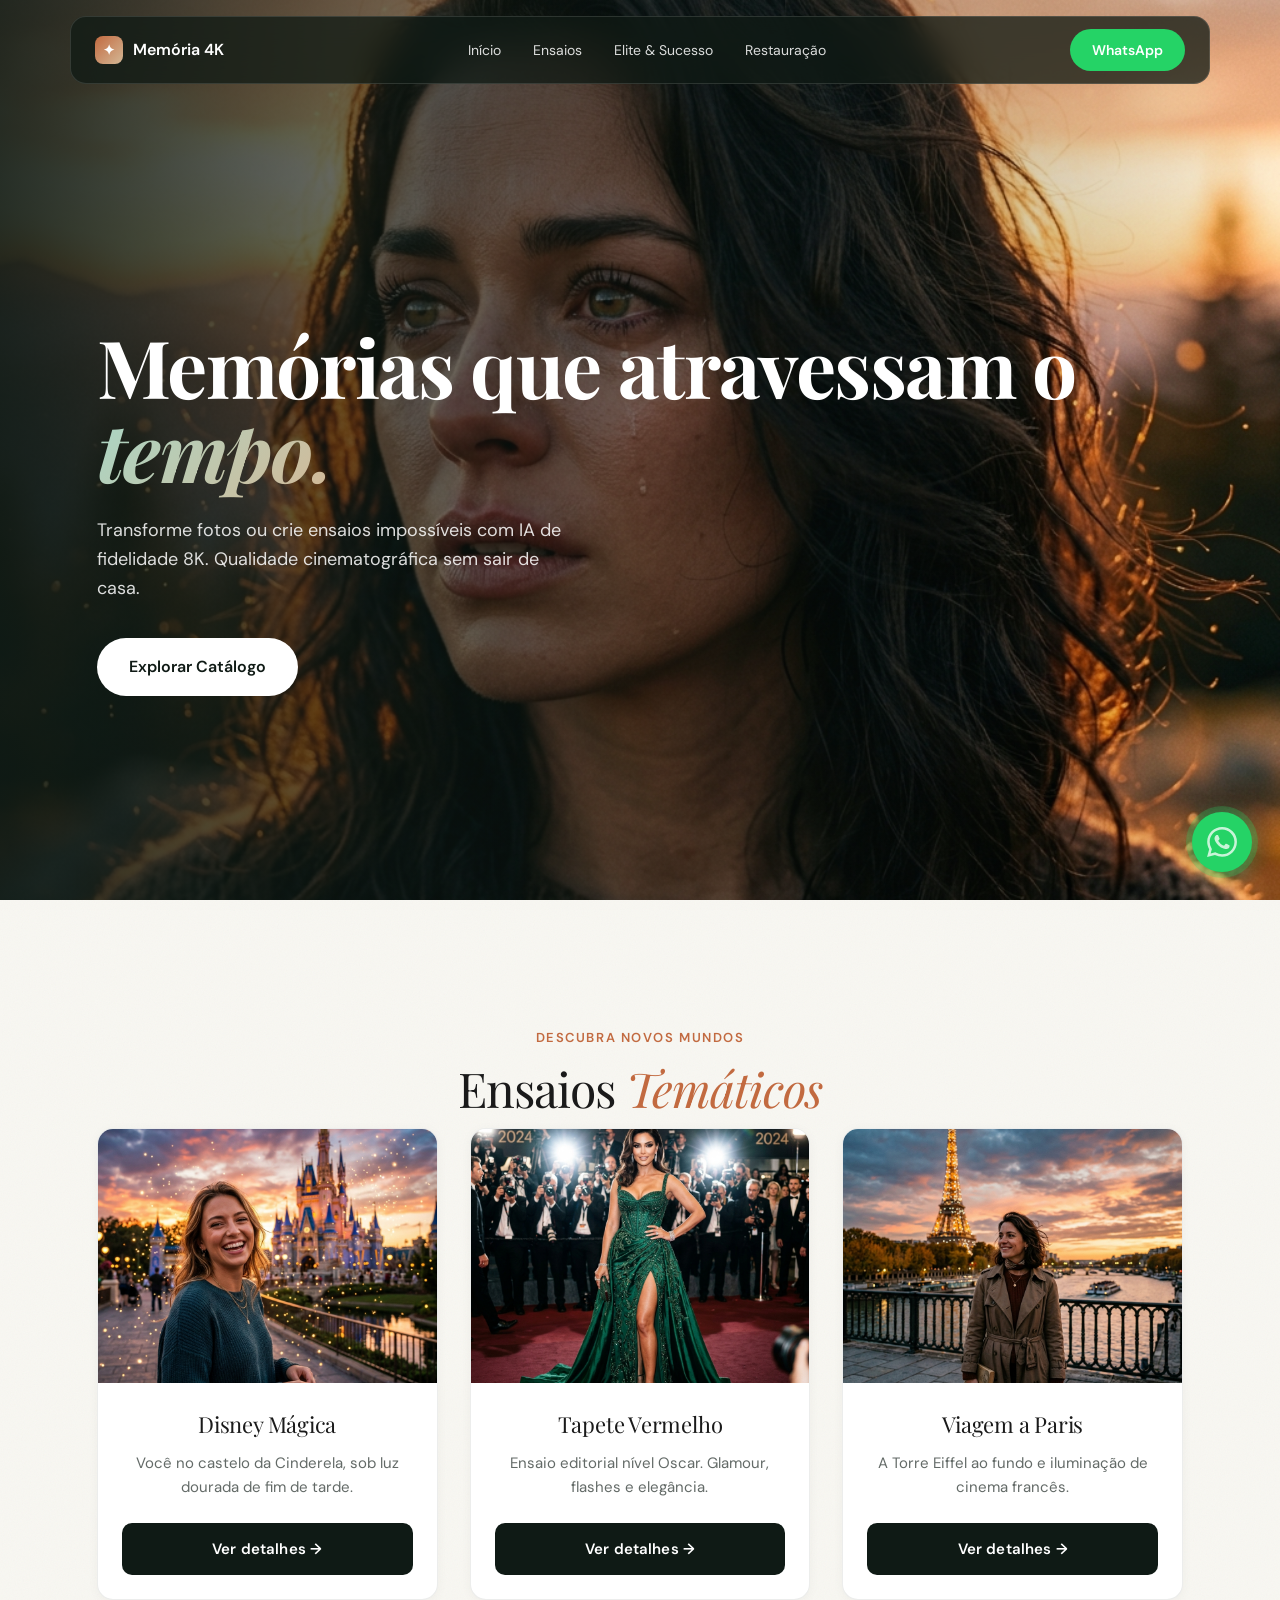
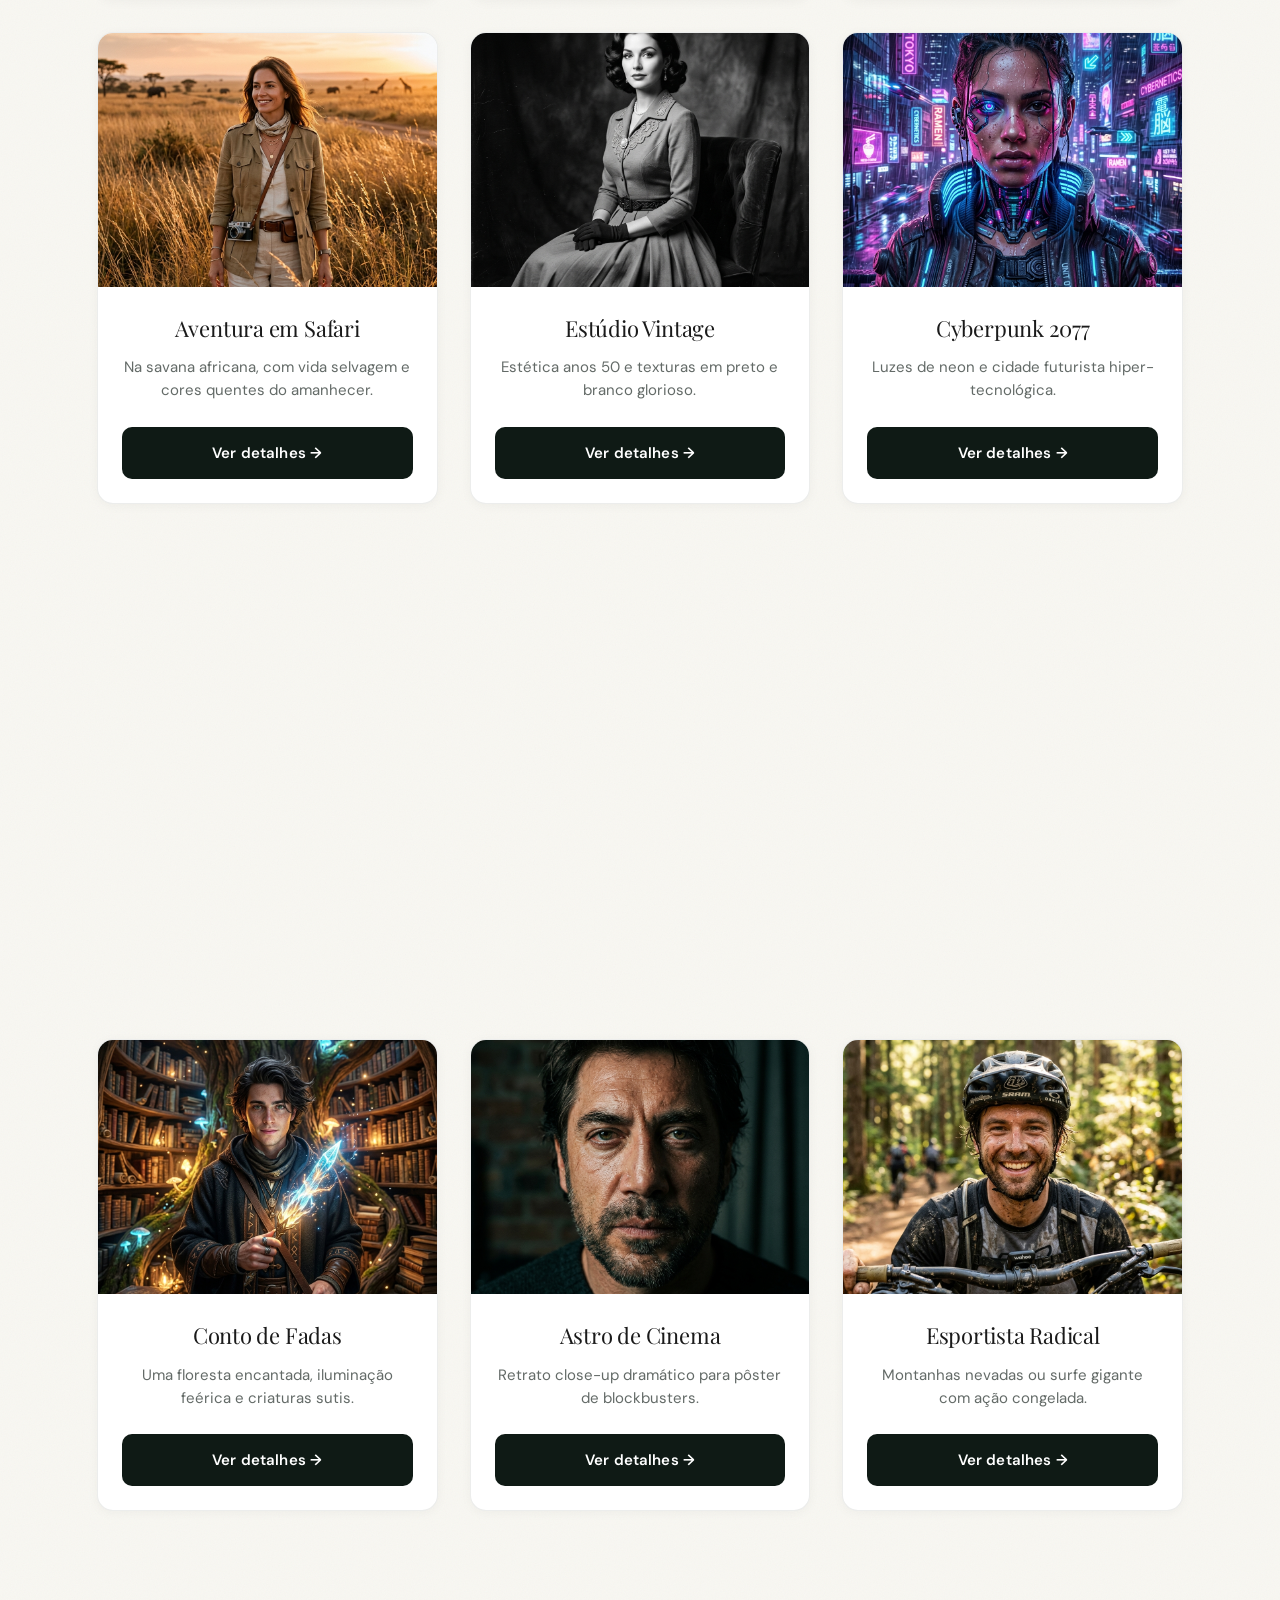
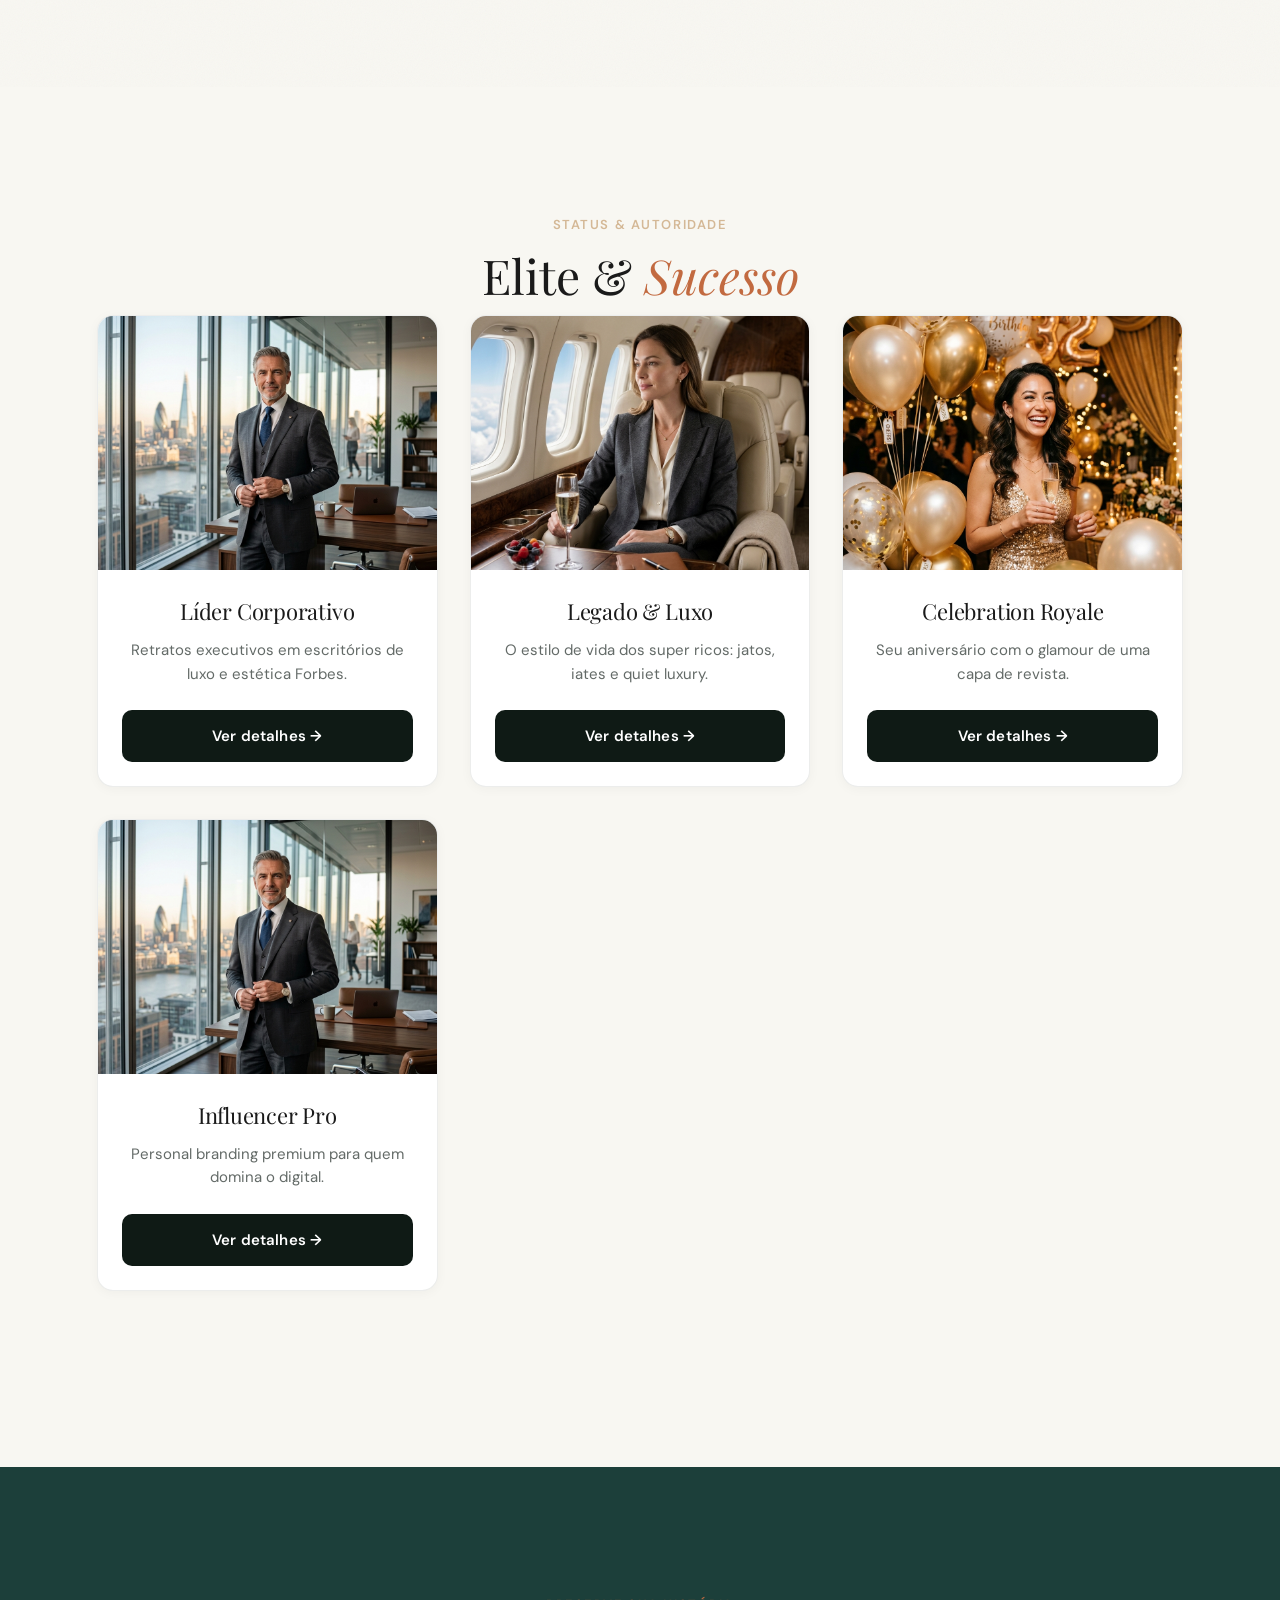
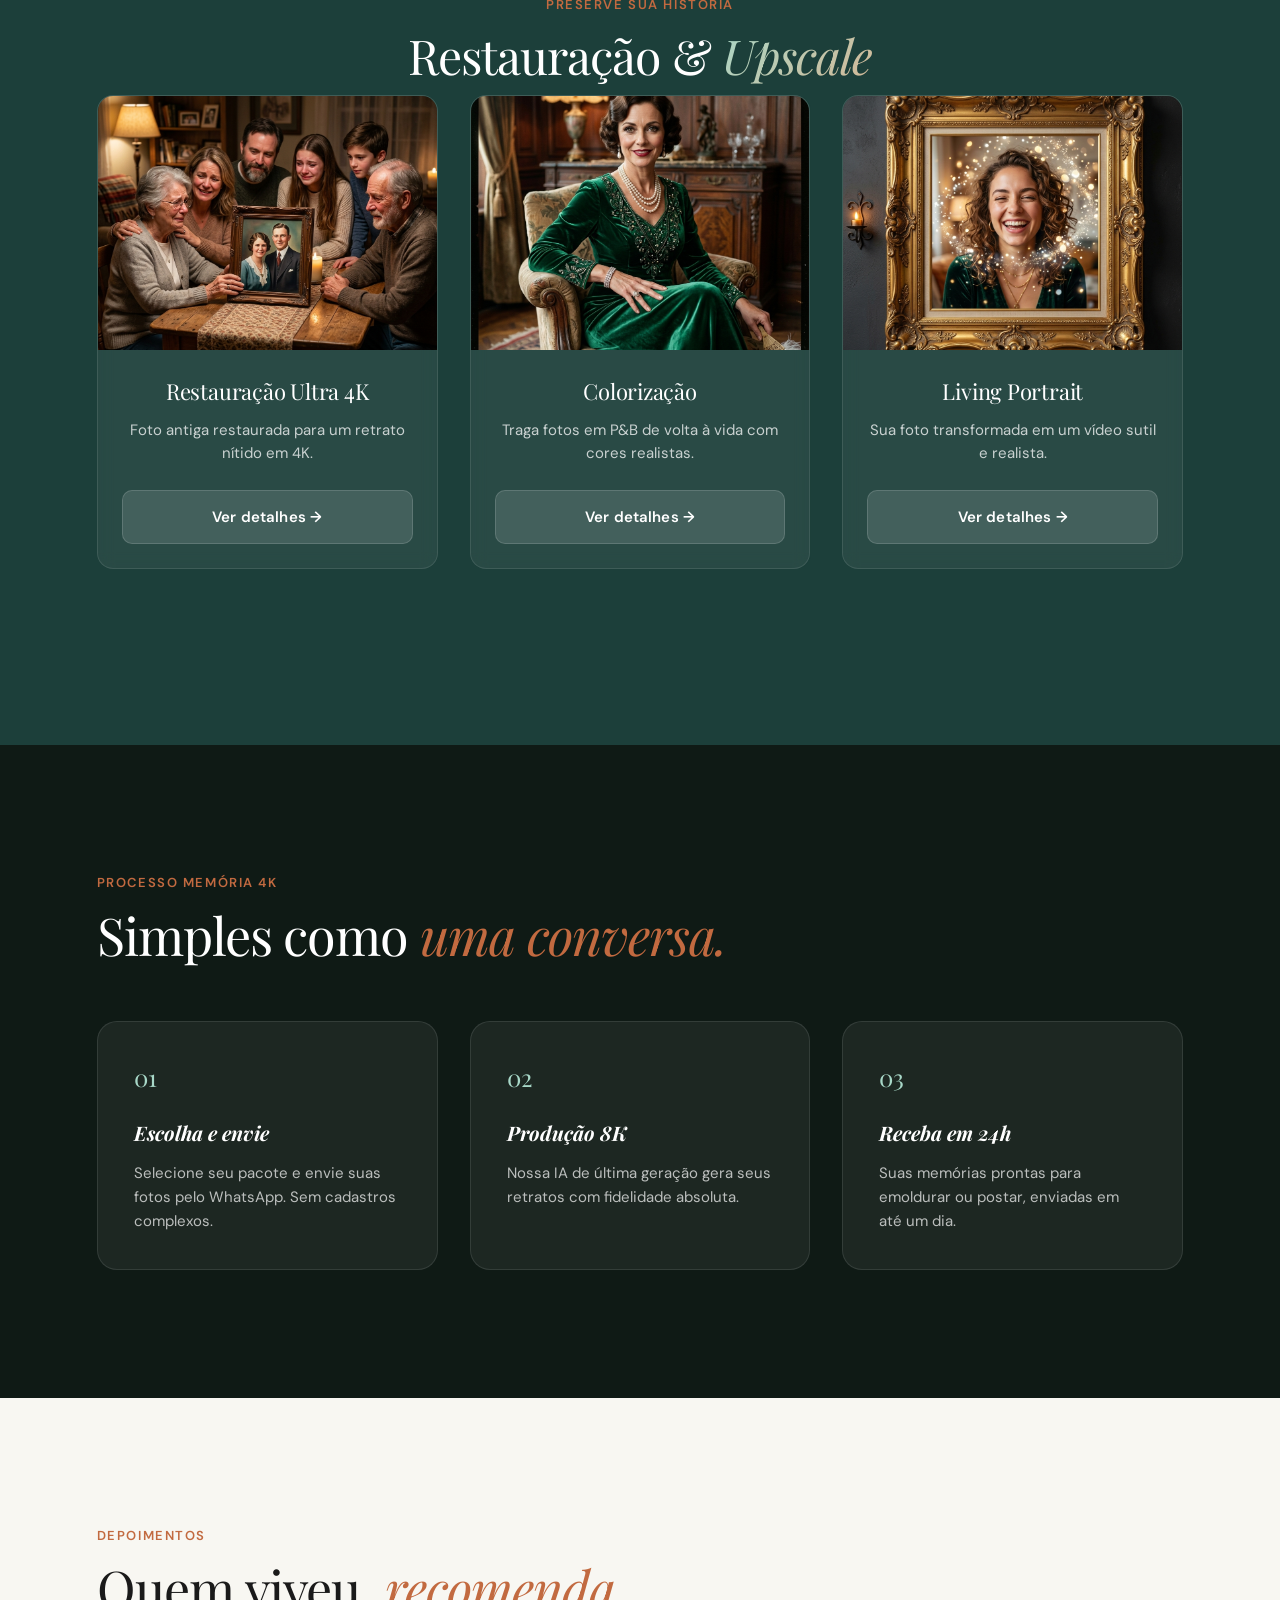
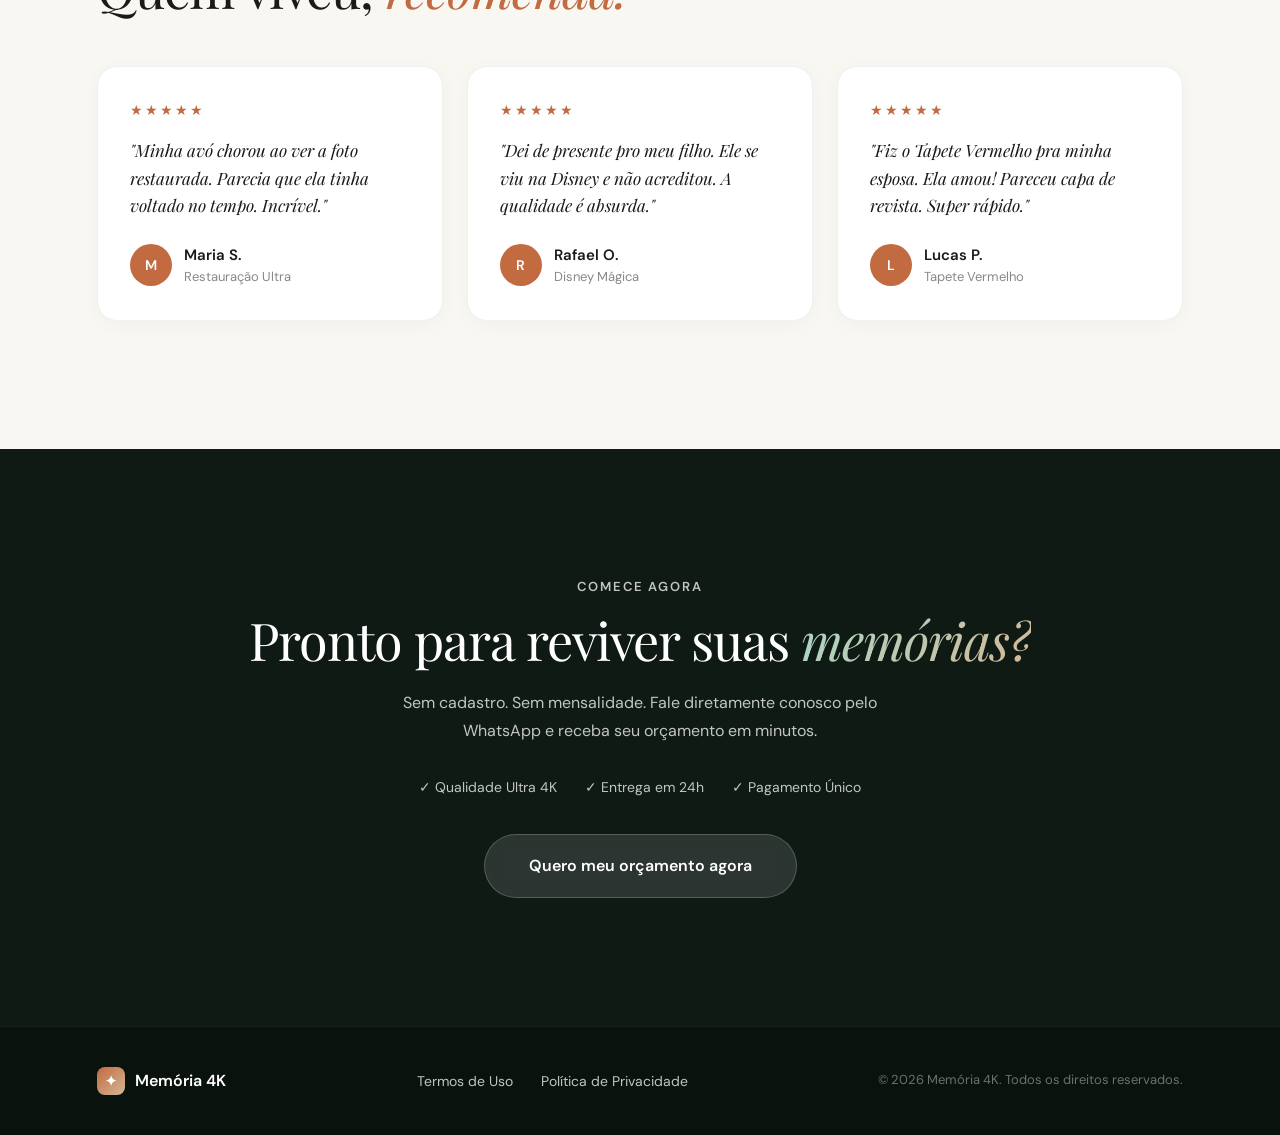
==== commit 21052259: "Renomear Processo Pluma para Processo Memoria 4K" ====
--- a/index.html
+++ b/index.html
@@ -84,7 +84,7 @@
   <section class="how-it-works" id="como-funciona">
     <div class="container">
       <div class="reveal">
-        <p class="section-eyebrow">Processo Pluma</p>
+        <p class="section-eyebrow">Processo Memória 4K</p>
         <h2 class="section-title">Simples como <em>uma conversa.</em></h2>
       </div>
       <div class="steps">
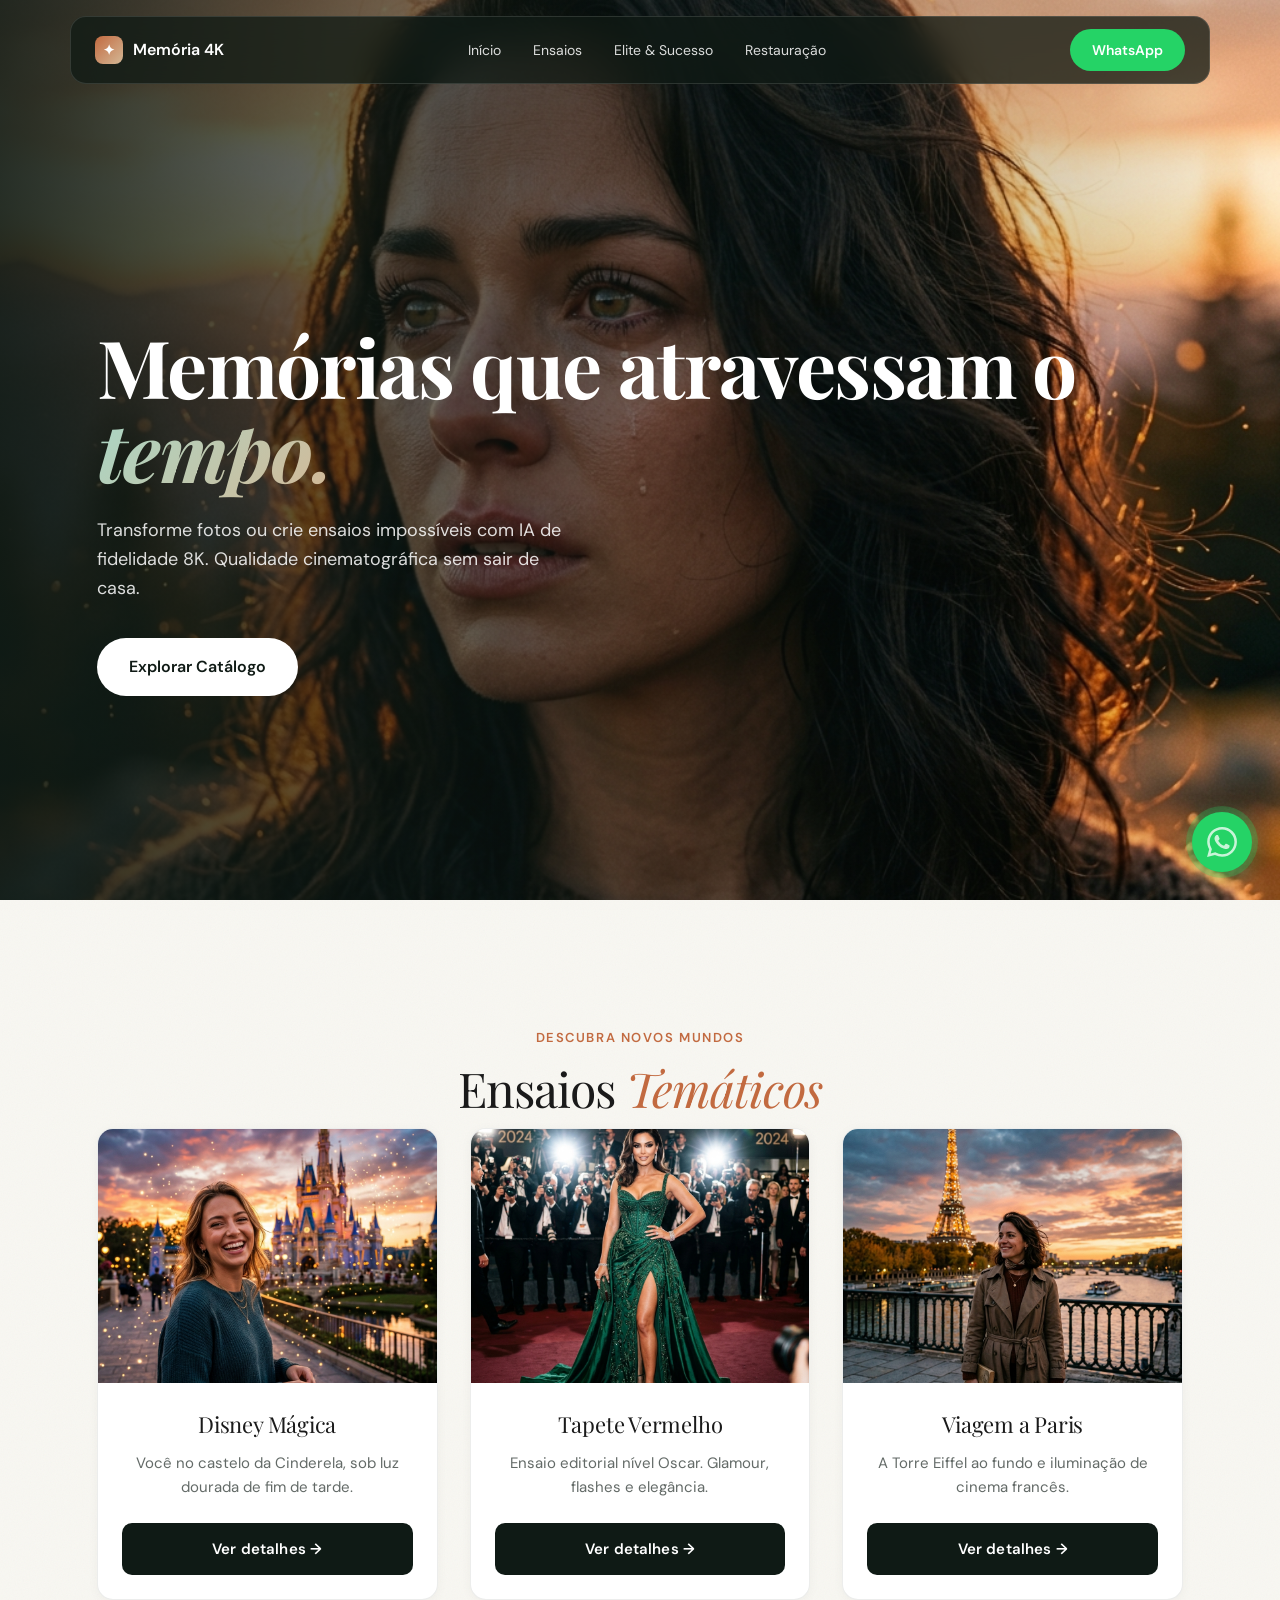
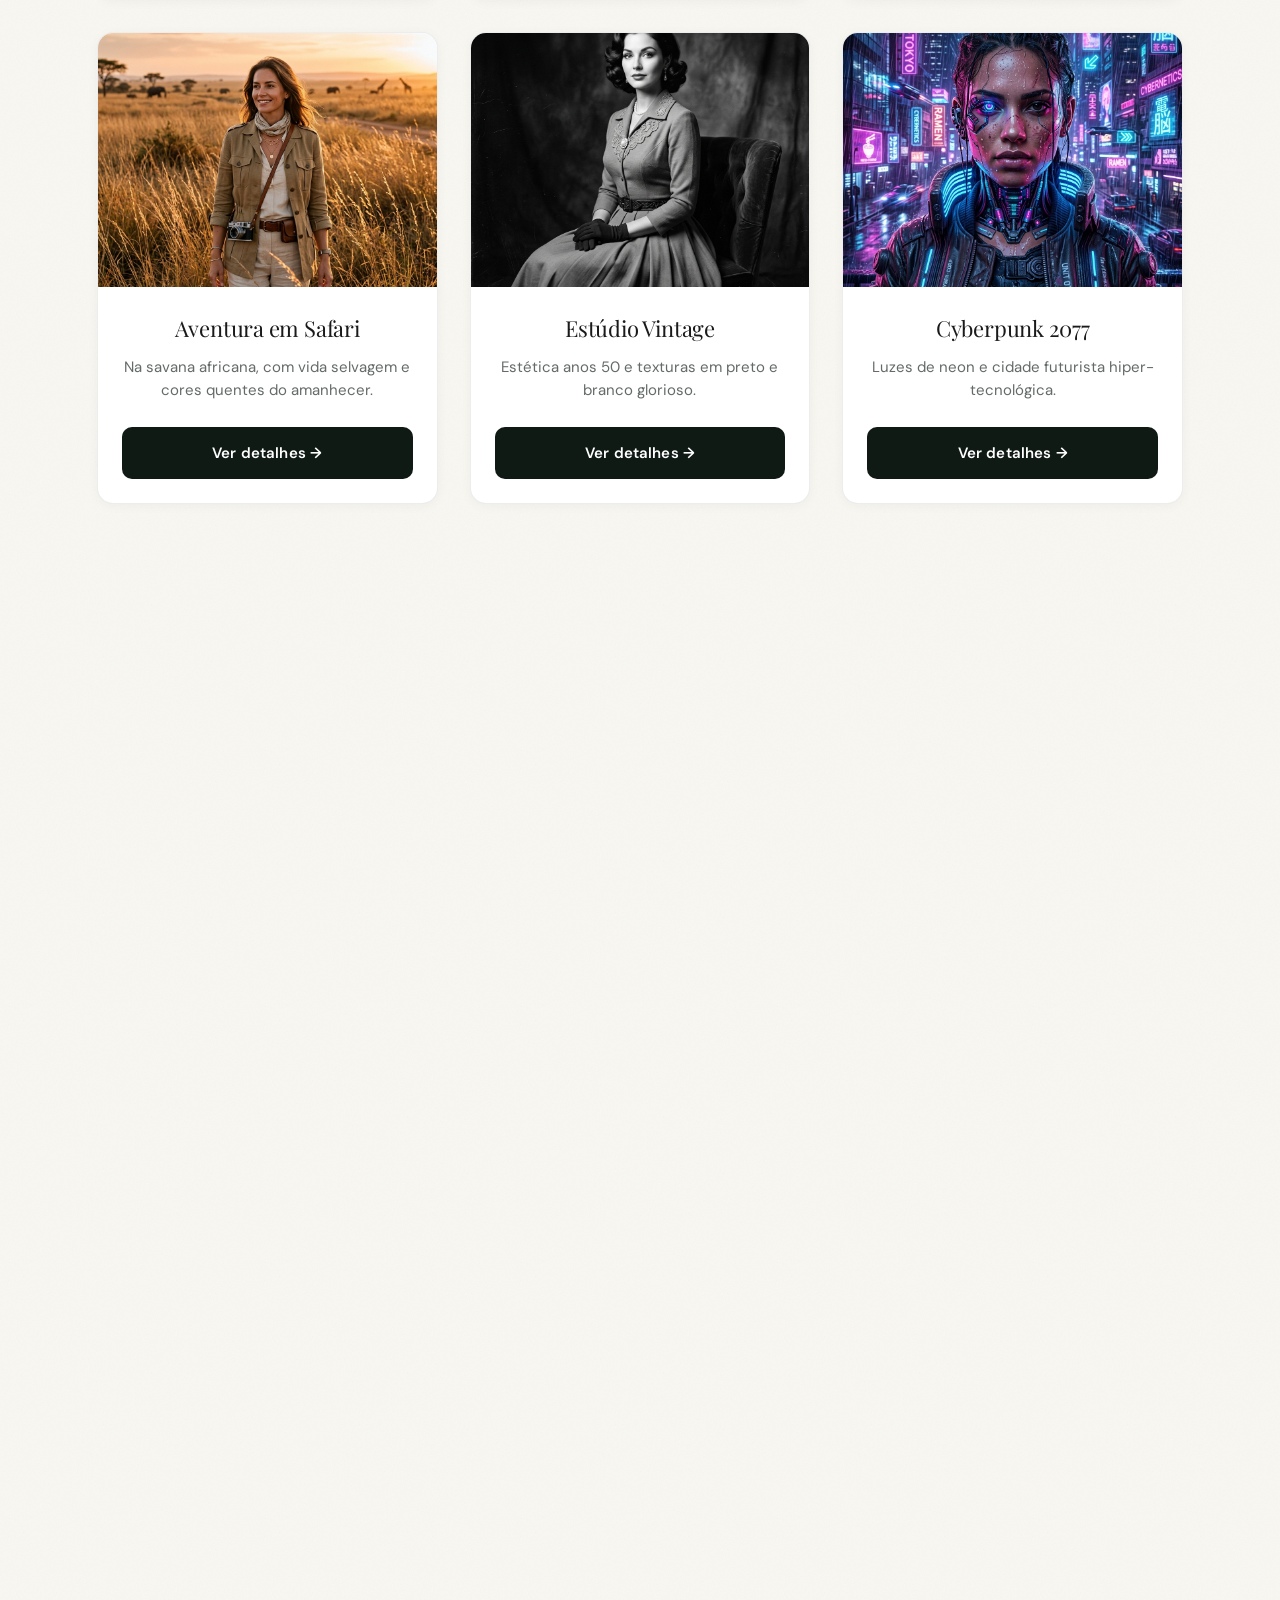
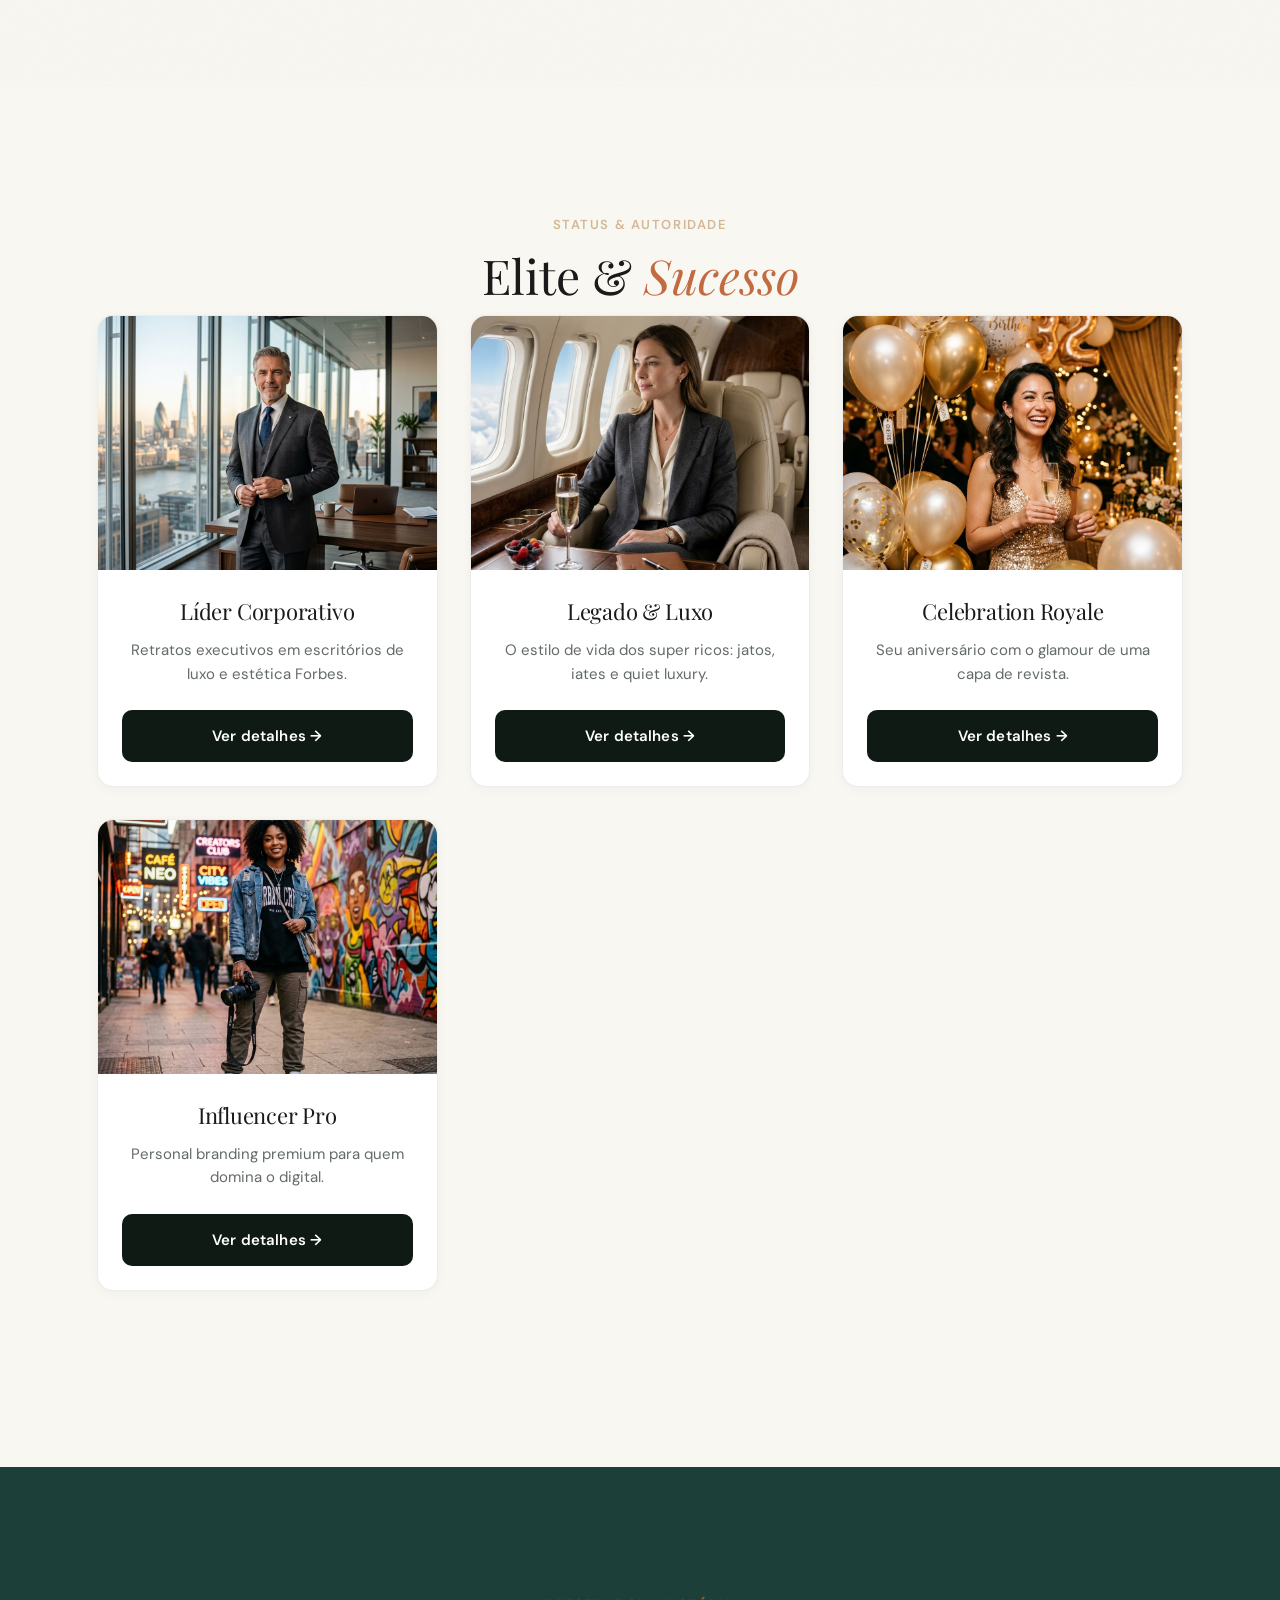
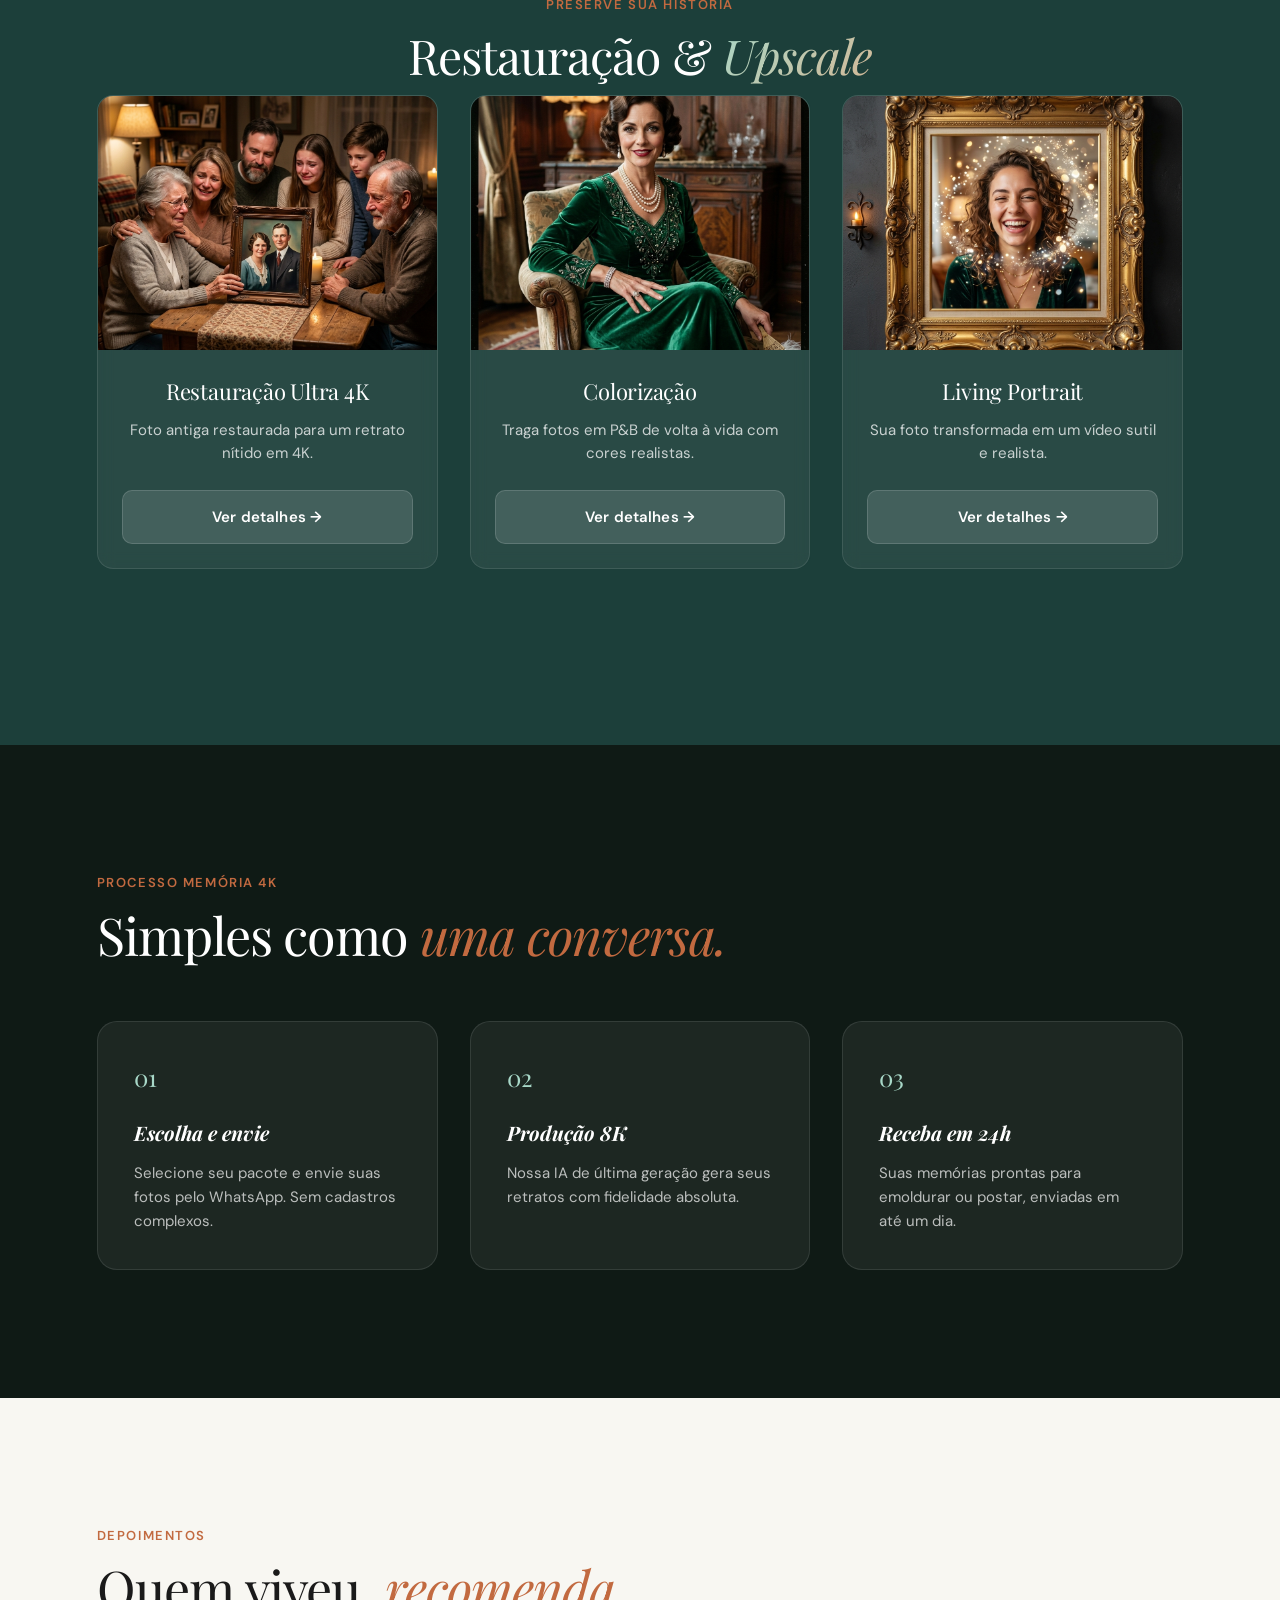
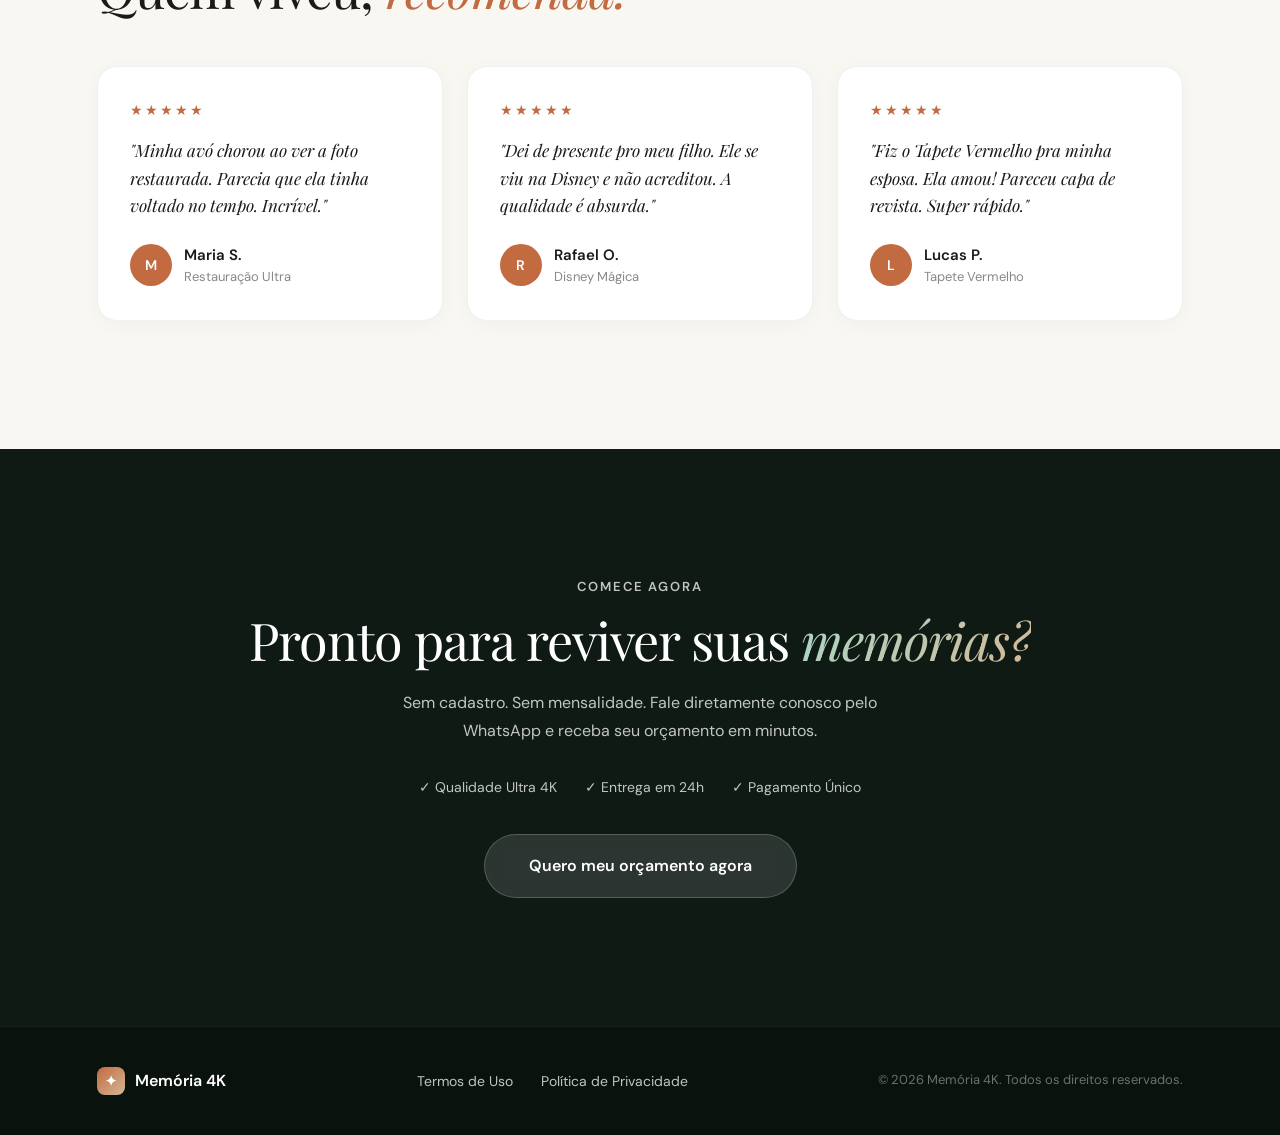
==== commit ca7205f9: "fix: Correção encoding admin.html, novas imagens exclusivas (Influencer Pro + Celebration Royale), o" ====
--- a/index.html
+++ b/index.html
@@ -11,7 +11,7 @@
   <meta property="og:title" content="Memória 4K — Suas memórias em 8K">
   <meta property="og:description" content="Restauração de fotos antigas e ensaios fotográficos impossíveis com inteligência artificial.">
   <meta property="og:image" content="hero.png">
-  <meta property="og:url" content="">
+  <meta property="og:url" content="https://rgquadrado-afk.github.io/memoria-4k/">
   
   <link rel="icon" type="image/png" href="favicon.png">
   <link rel="preconnect" href="https://fonts.googleapis.com">
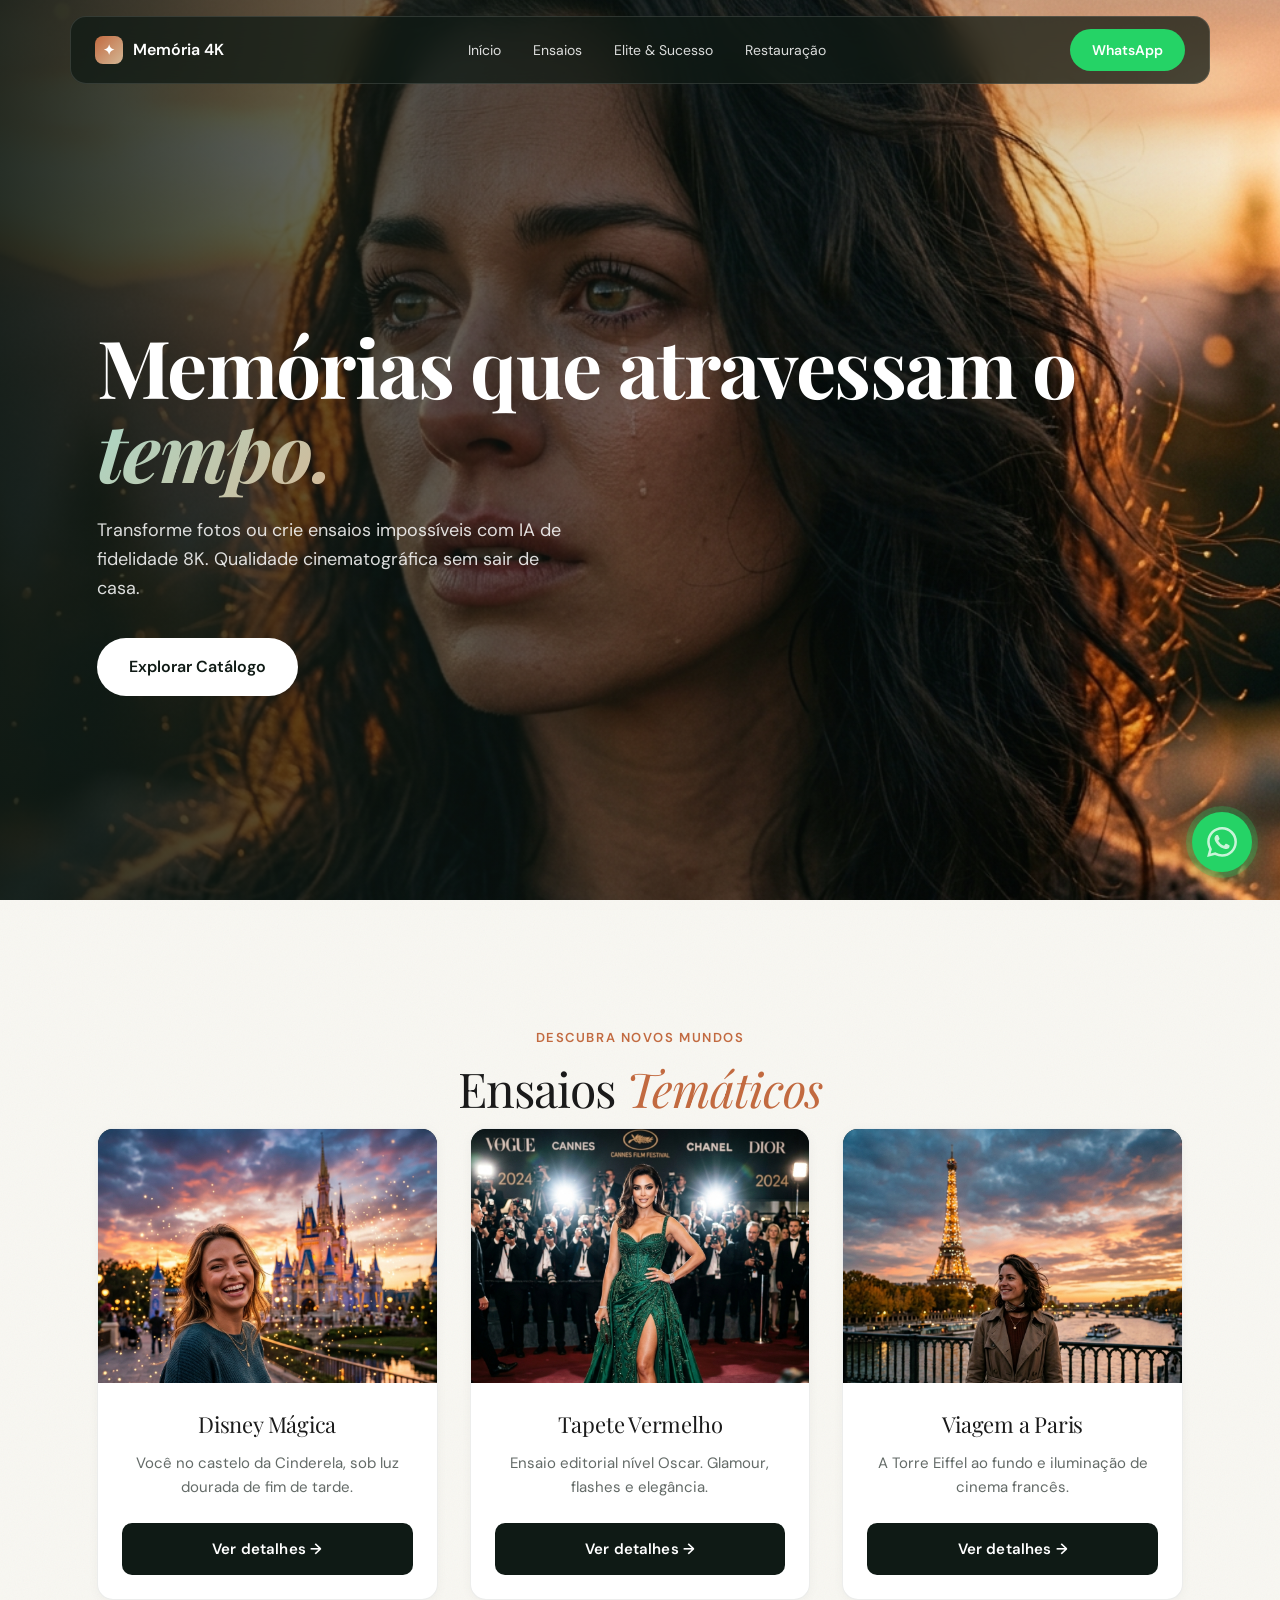
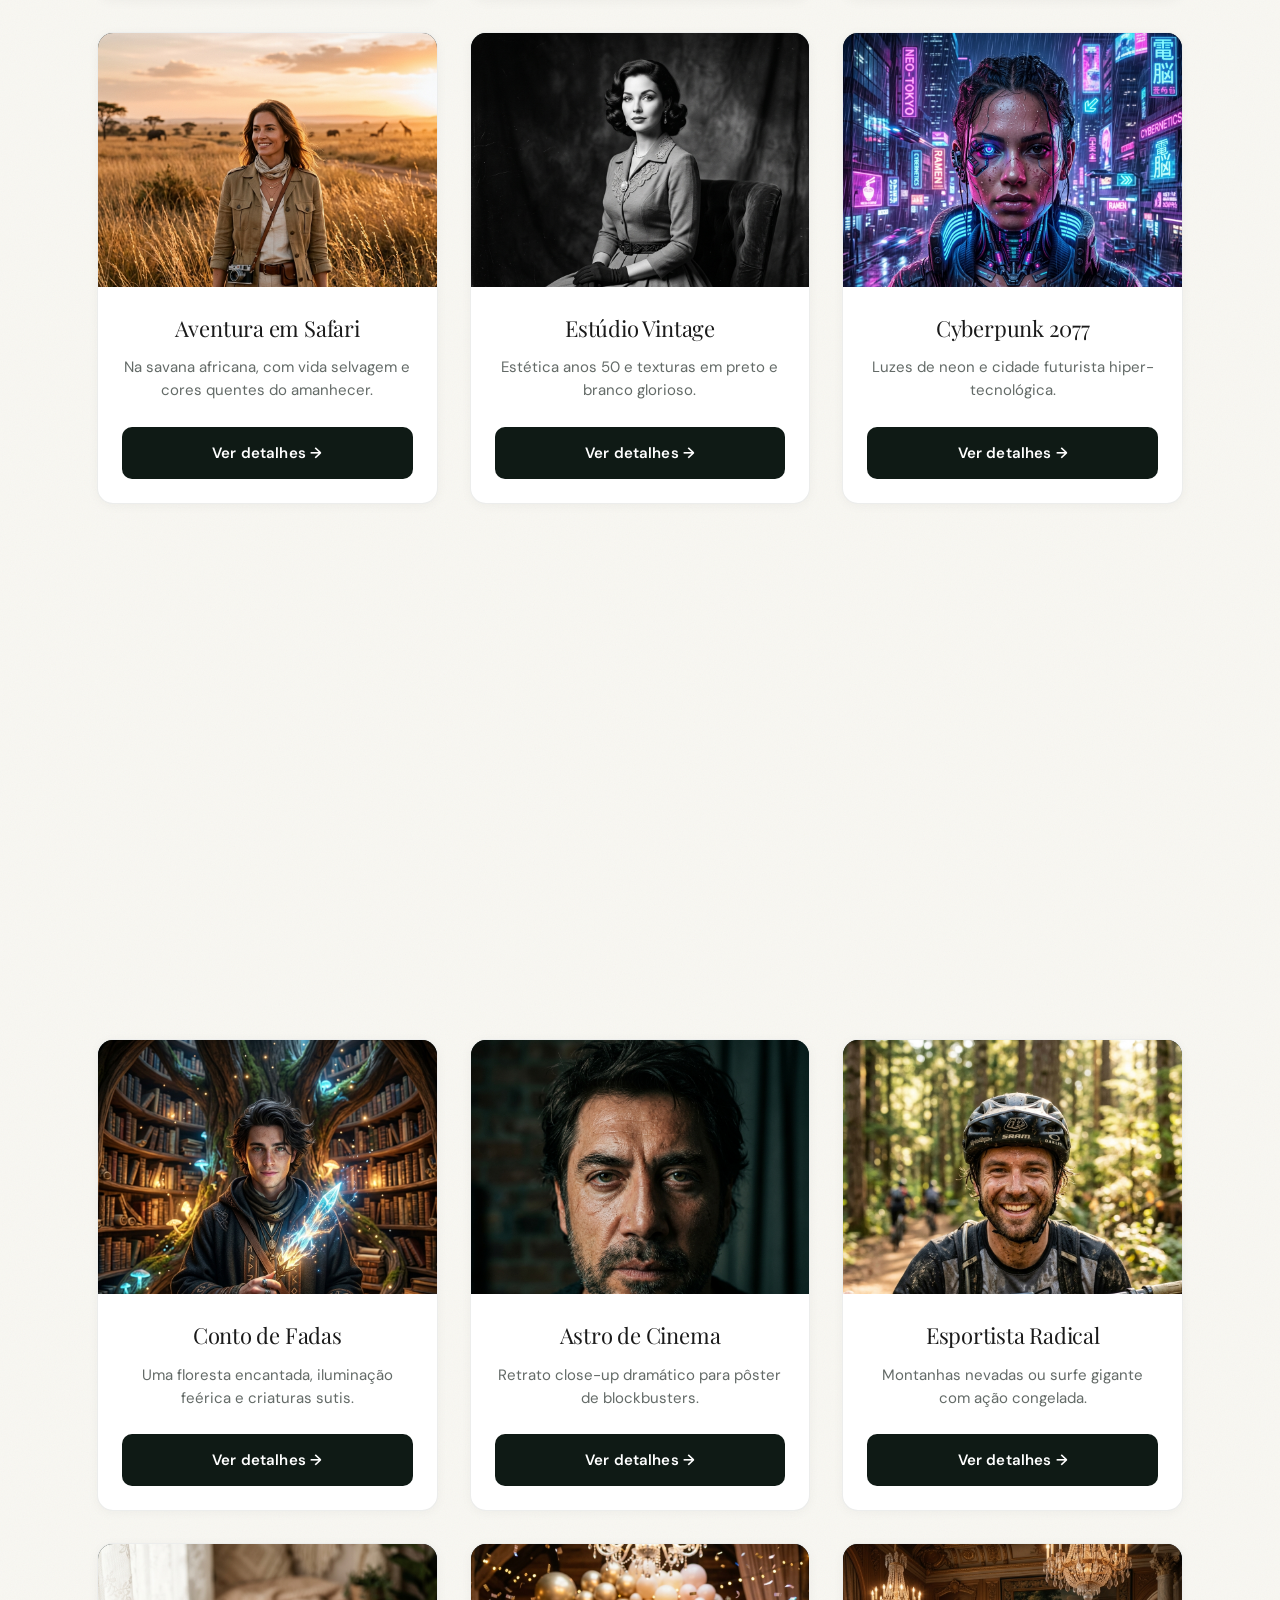
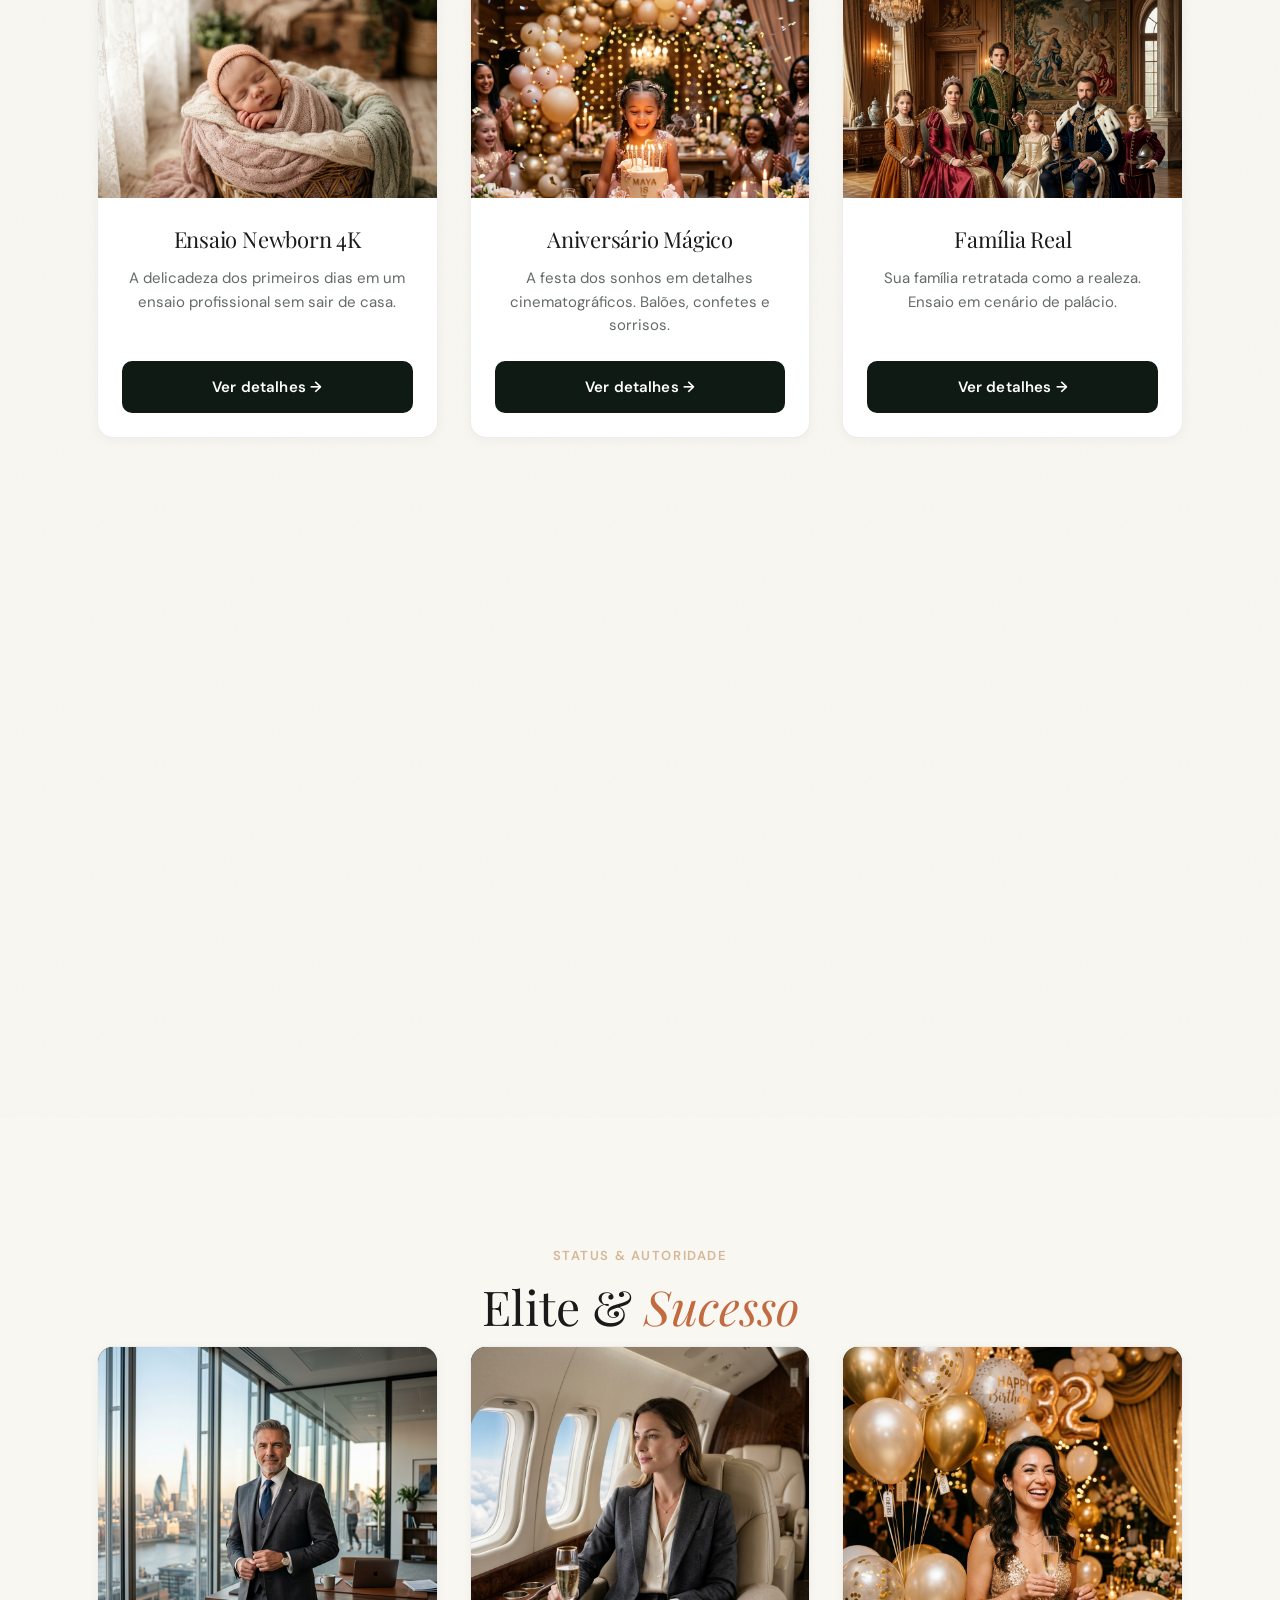
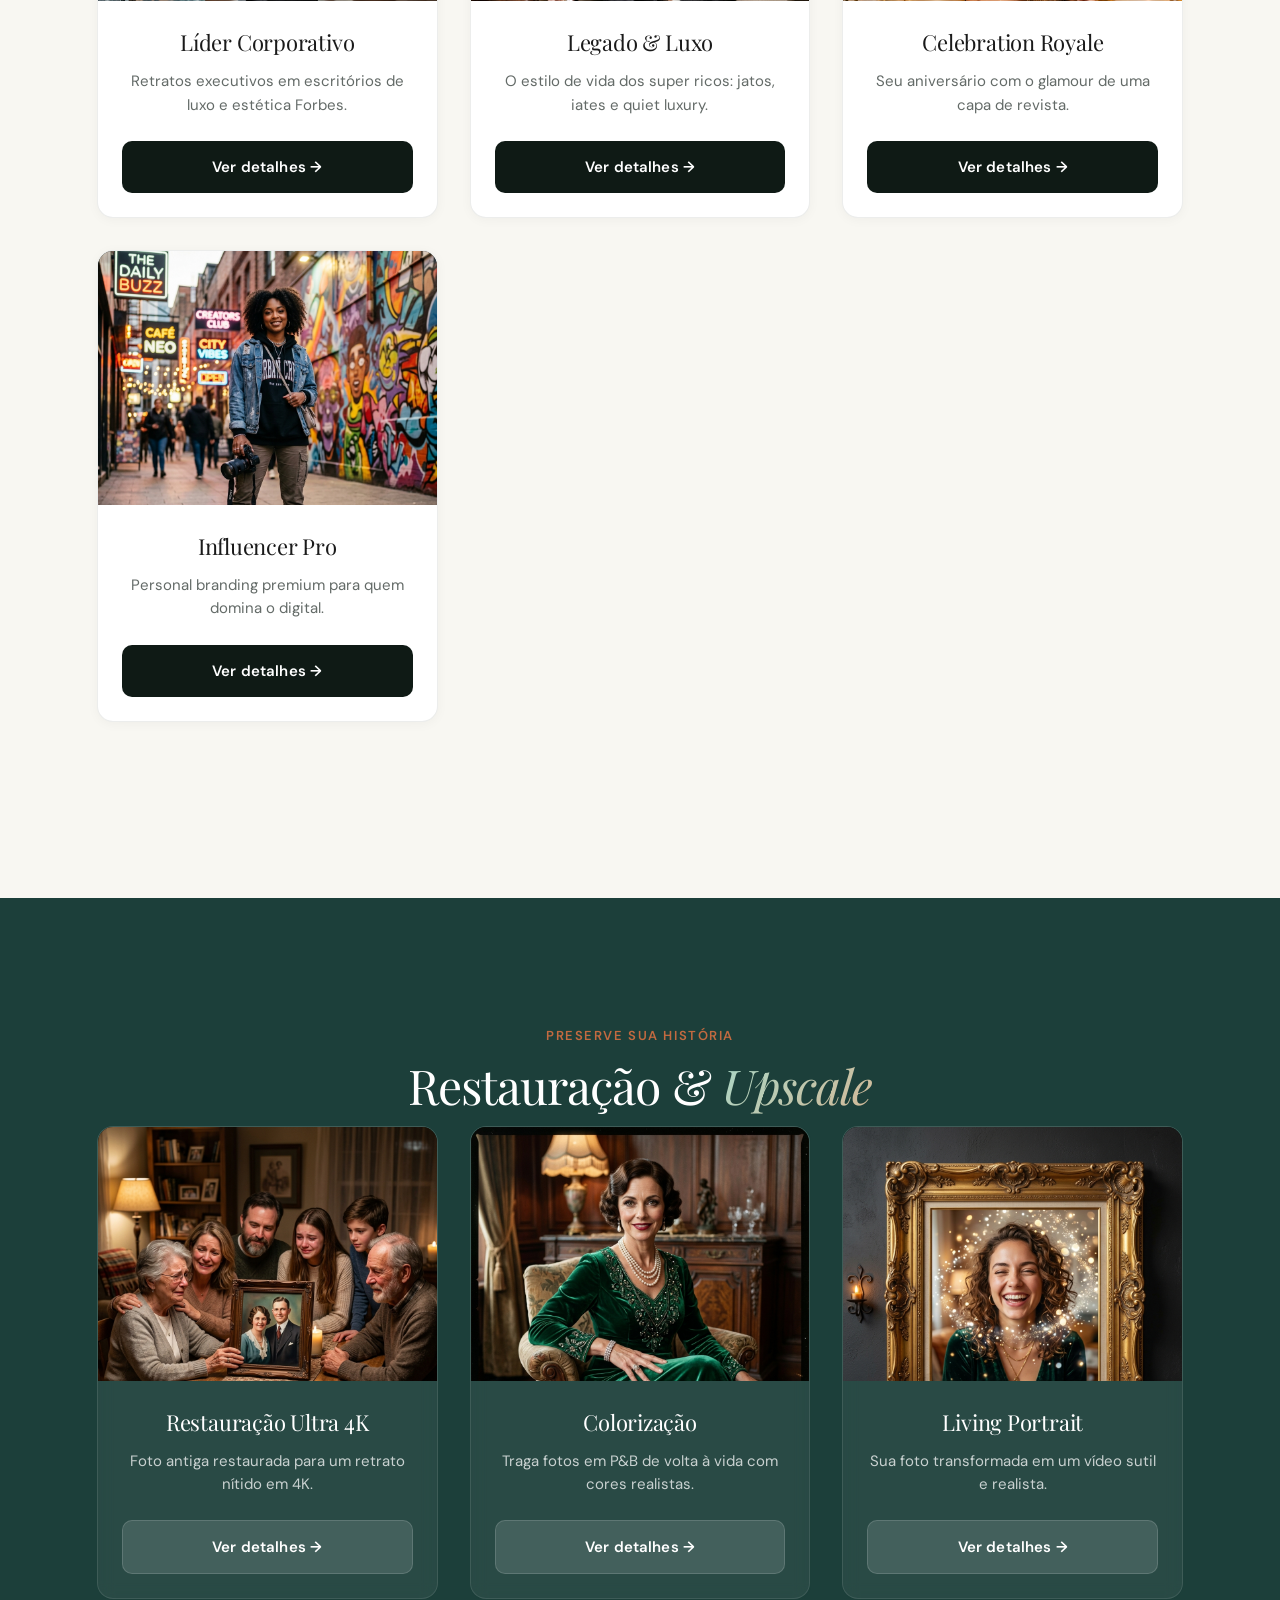
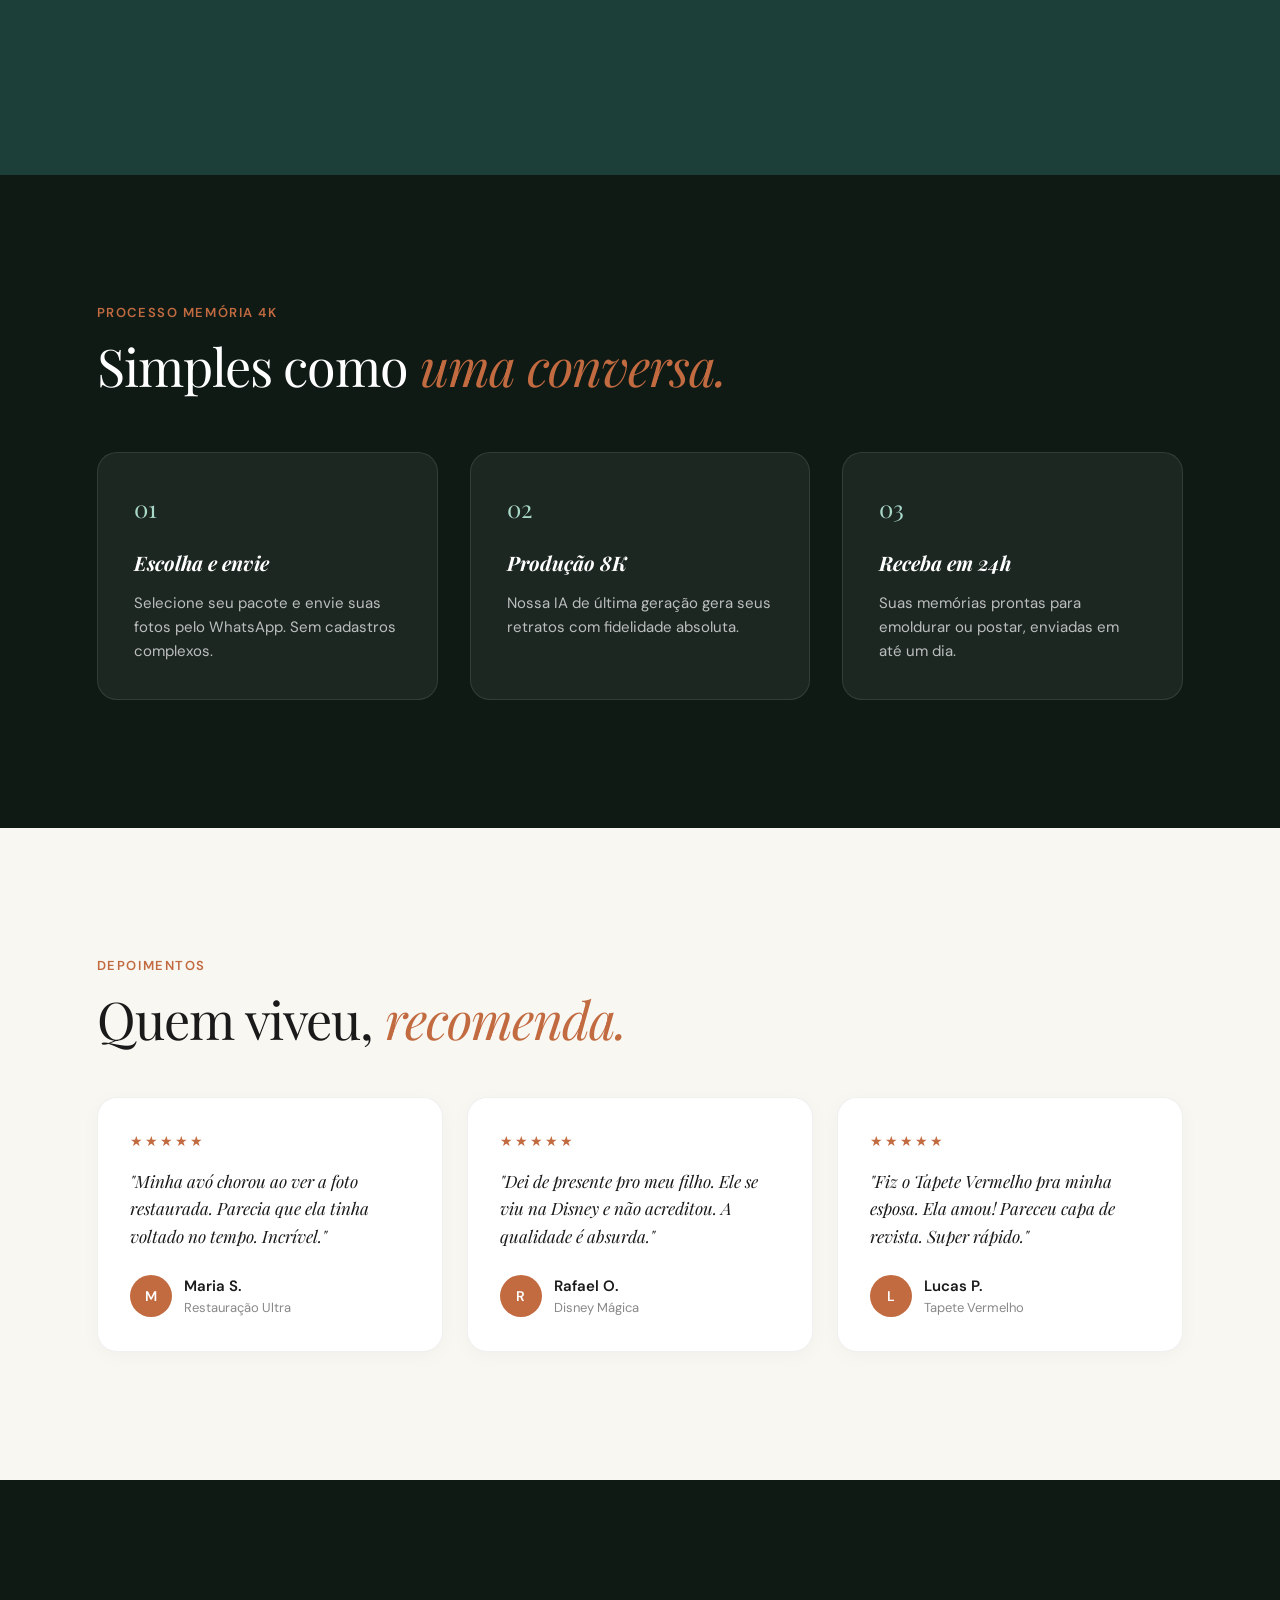
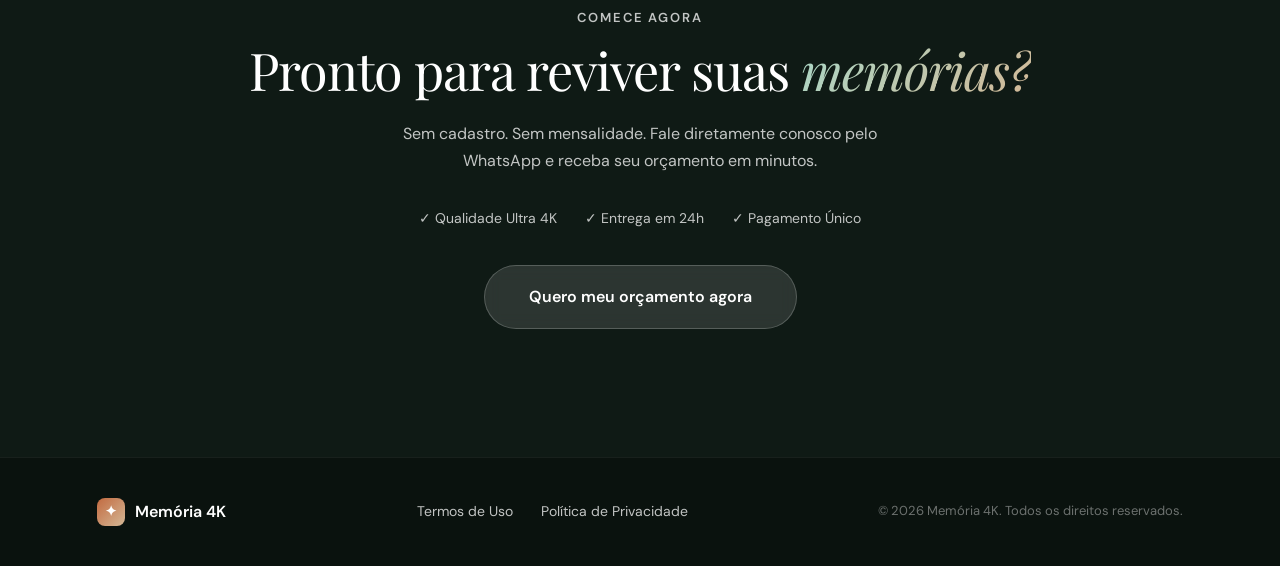
==== commit 4f78b715: "feat: adicionar pacotes Ensaio Newborn, Aniversário Mágico, Família Real e Primeira Infância" ====
--- a/index.html
+++ b/index.html
@@ -39,7 +39,9 @@
 
   <!-- HERO -->
   <header class="hero">
-    <div class="hero__bg"><img src="hero.png" alt="Hero"></div>
+    <div class="hero__bg" id="hero-slider">
+      <img src="hero.png" alt="Hero" class="hero-slide active">
+    </div>
     <div class="hero__content">
       <h1 class="reveal">Memórias que atravessam o <em>tempo.</em></h1>
       <p class="hero__subtitle reveal">Transforme fotos ou crie ensaios impossíveis com IA de fidelidade 8K. Qualidade cinematográfica sem sair de casa.</p>
--- a/css/style.css
+++ b/css/style.css
@@ -296,6 +296,29 @@
   object-position: center right;
 }
 
+.hero-slide {
+  position: absolute;
+  inset: 0;
+  width: 100%;
+  height: 100%;
+  object-fit: cover;
+  object-position: center 20%;
+  opacity: 0;
+  transition: opacity 1.5s ease-in-out, transform 8s linear;
+  transform: scale(1.0);
+}
+
+.hero-slide.active {
+  opacity: 1;
+  transform: scale(1.05);
+}
+
+@media (max-width: 768px) {
+  .hero-slide {
+    object-position: center top;
+  }
+}
+
 .hero__bg::after {
   content: '';
   position: absolute;
@@ -452,6 +475,7 @@
   width: 100%;
   height: 100%;
   object-fit: cover;
+  object-position: center top;
   transition: transform 0.5s ease;
 }
 
@@ -606,6 +630,7 @@
   aspect-ratio: 4/3;
   border-radius: 16px;
   object-fit: cover;
+  object-position: center top;
   background: var(--dark-bg);
 }
 
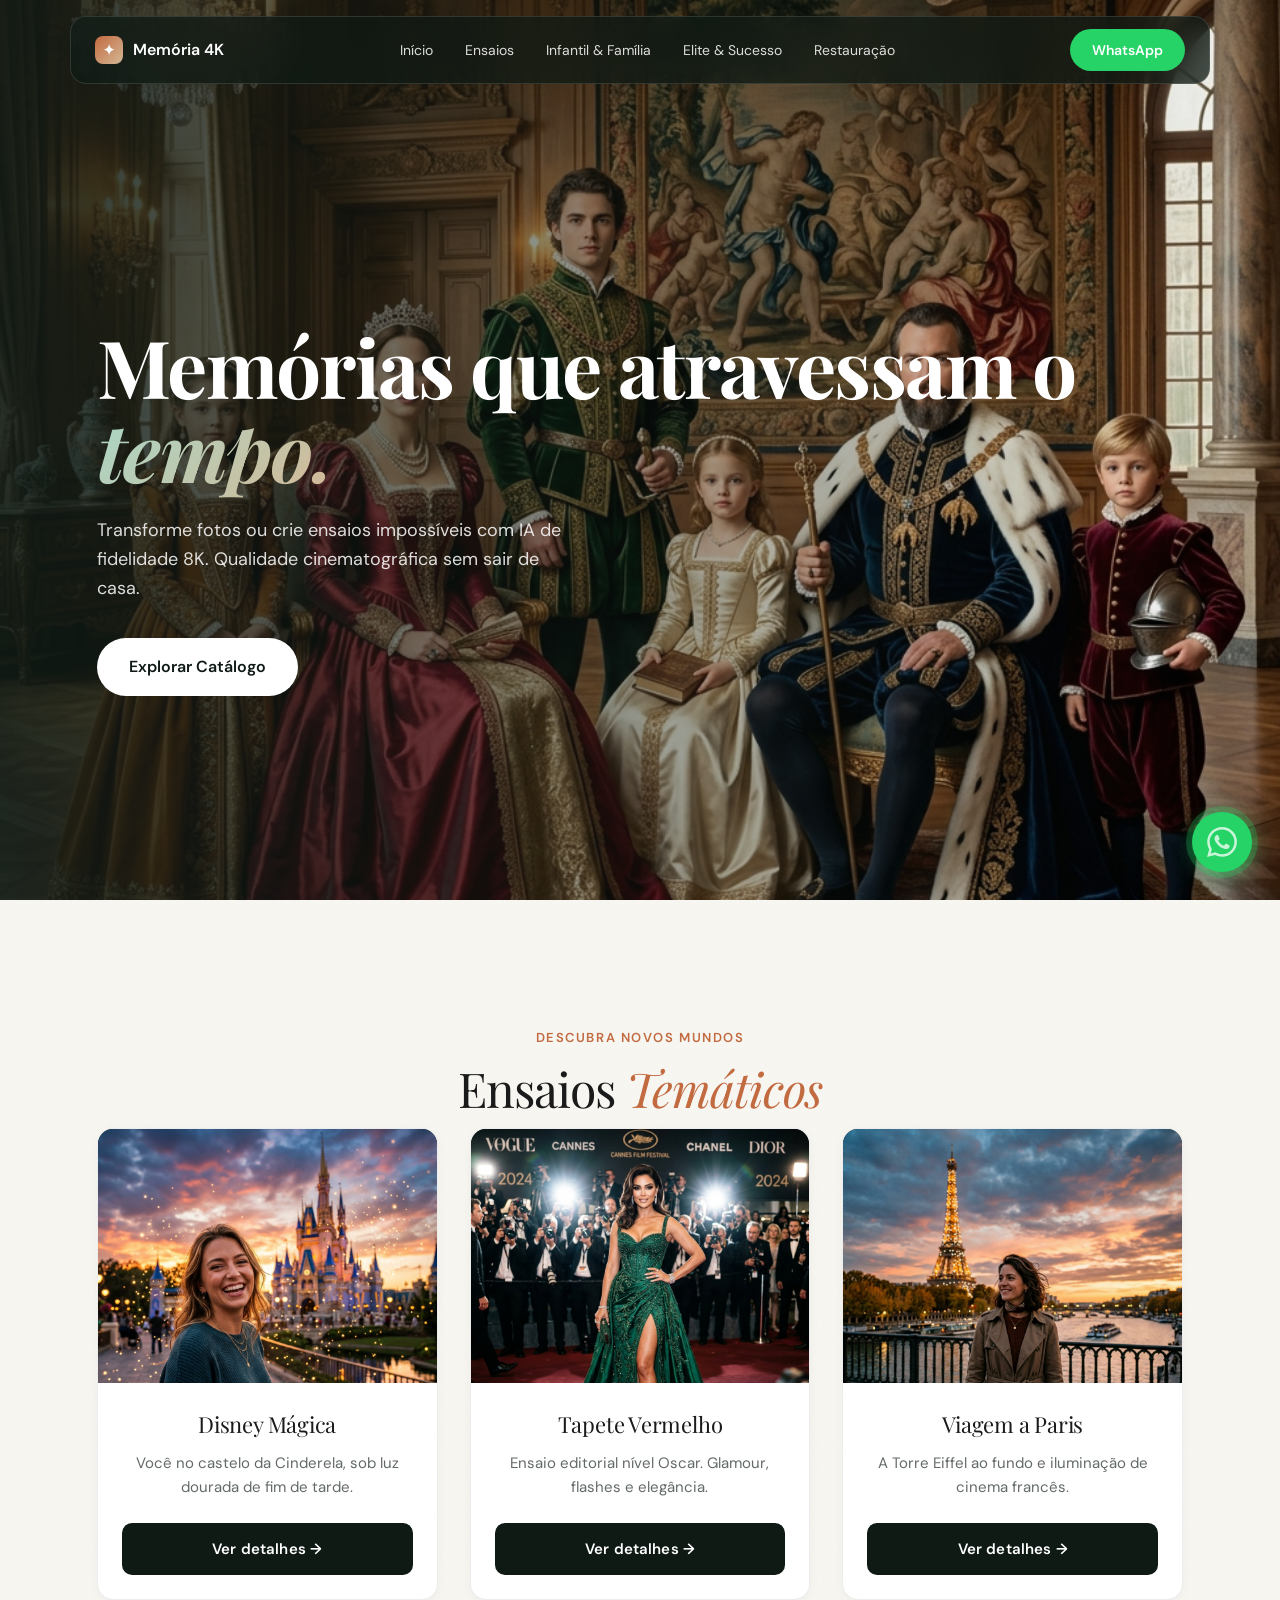
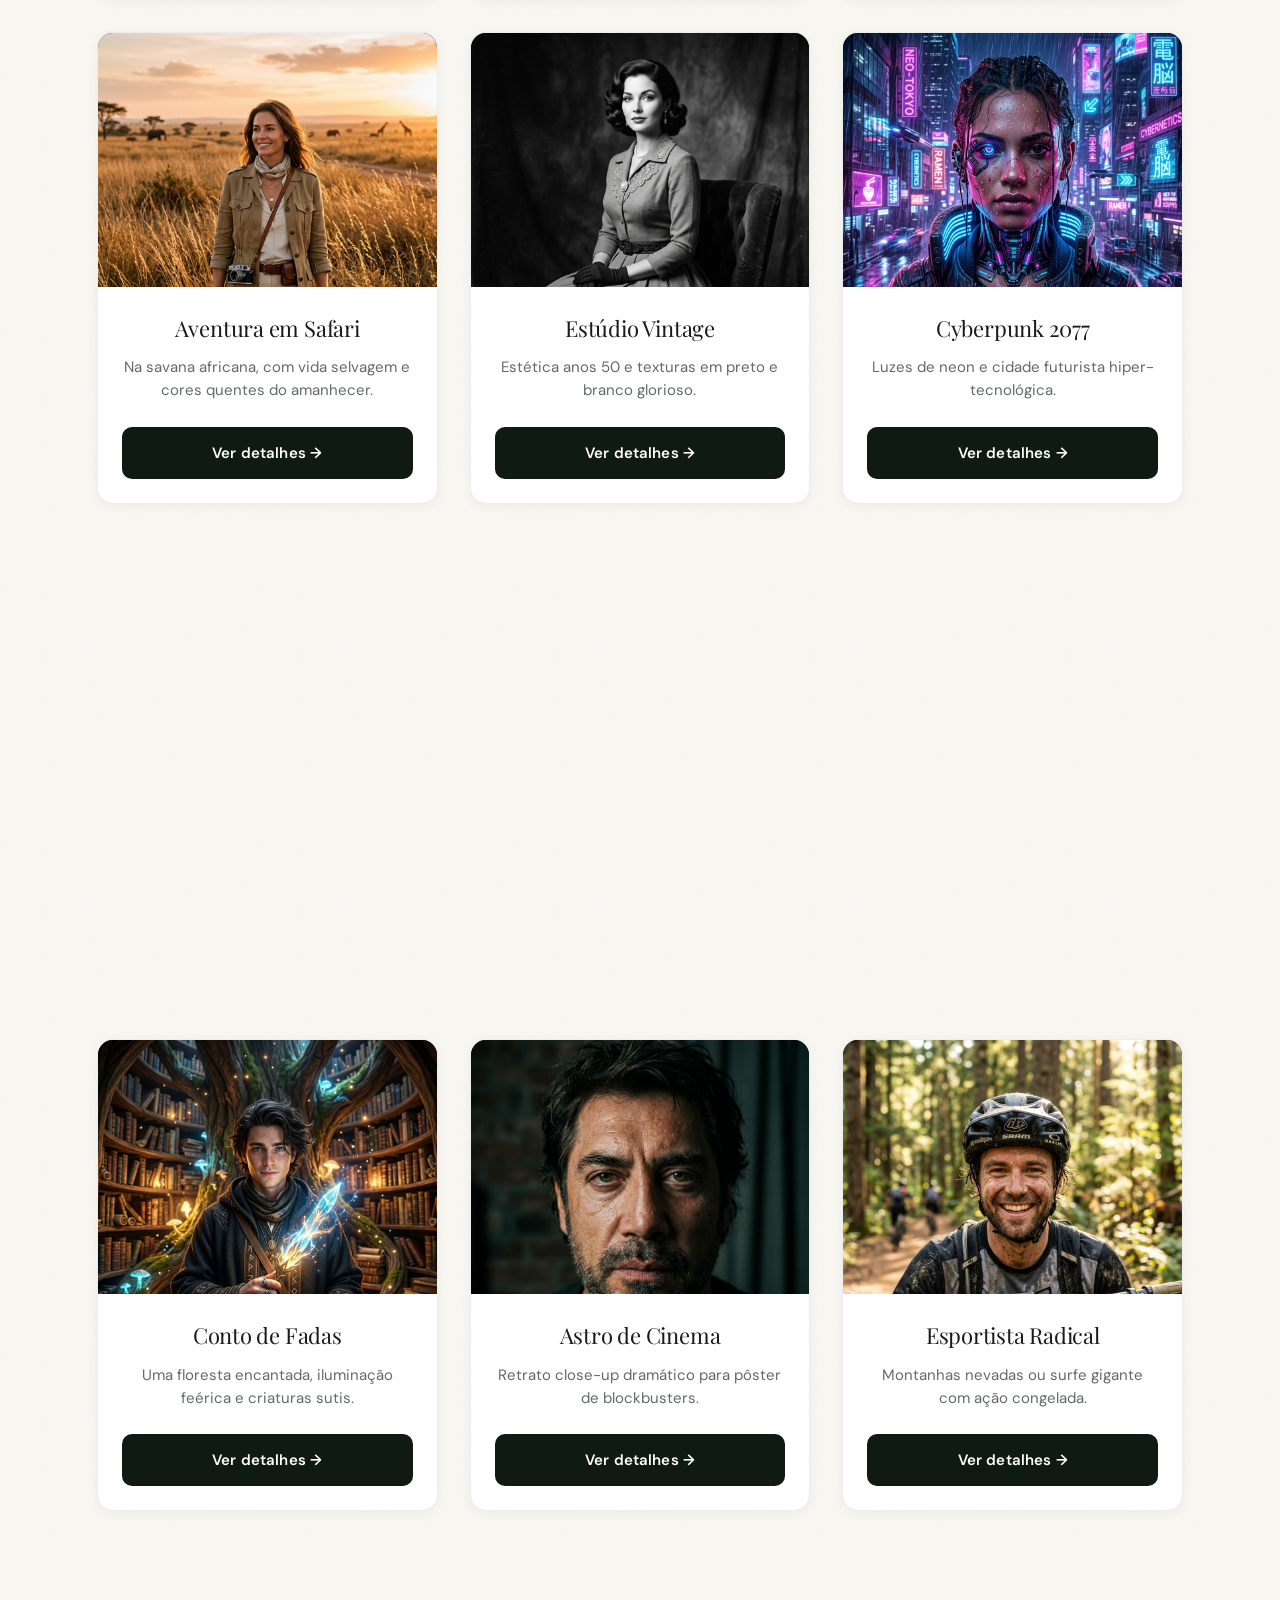
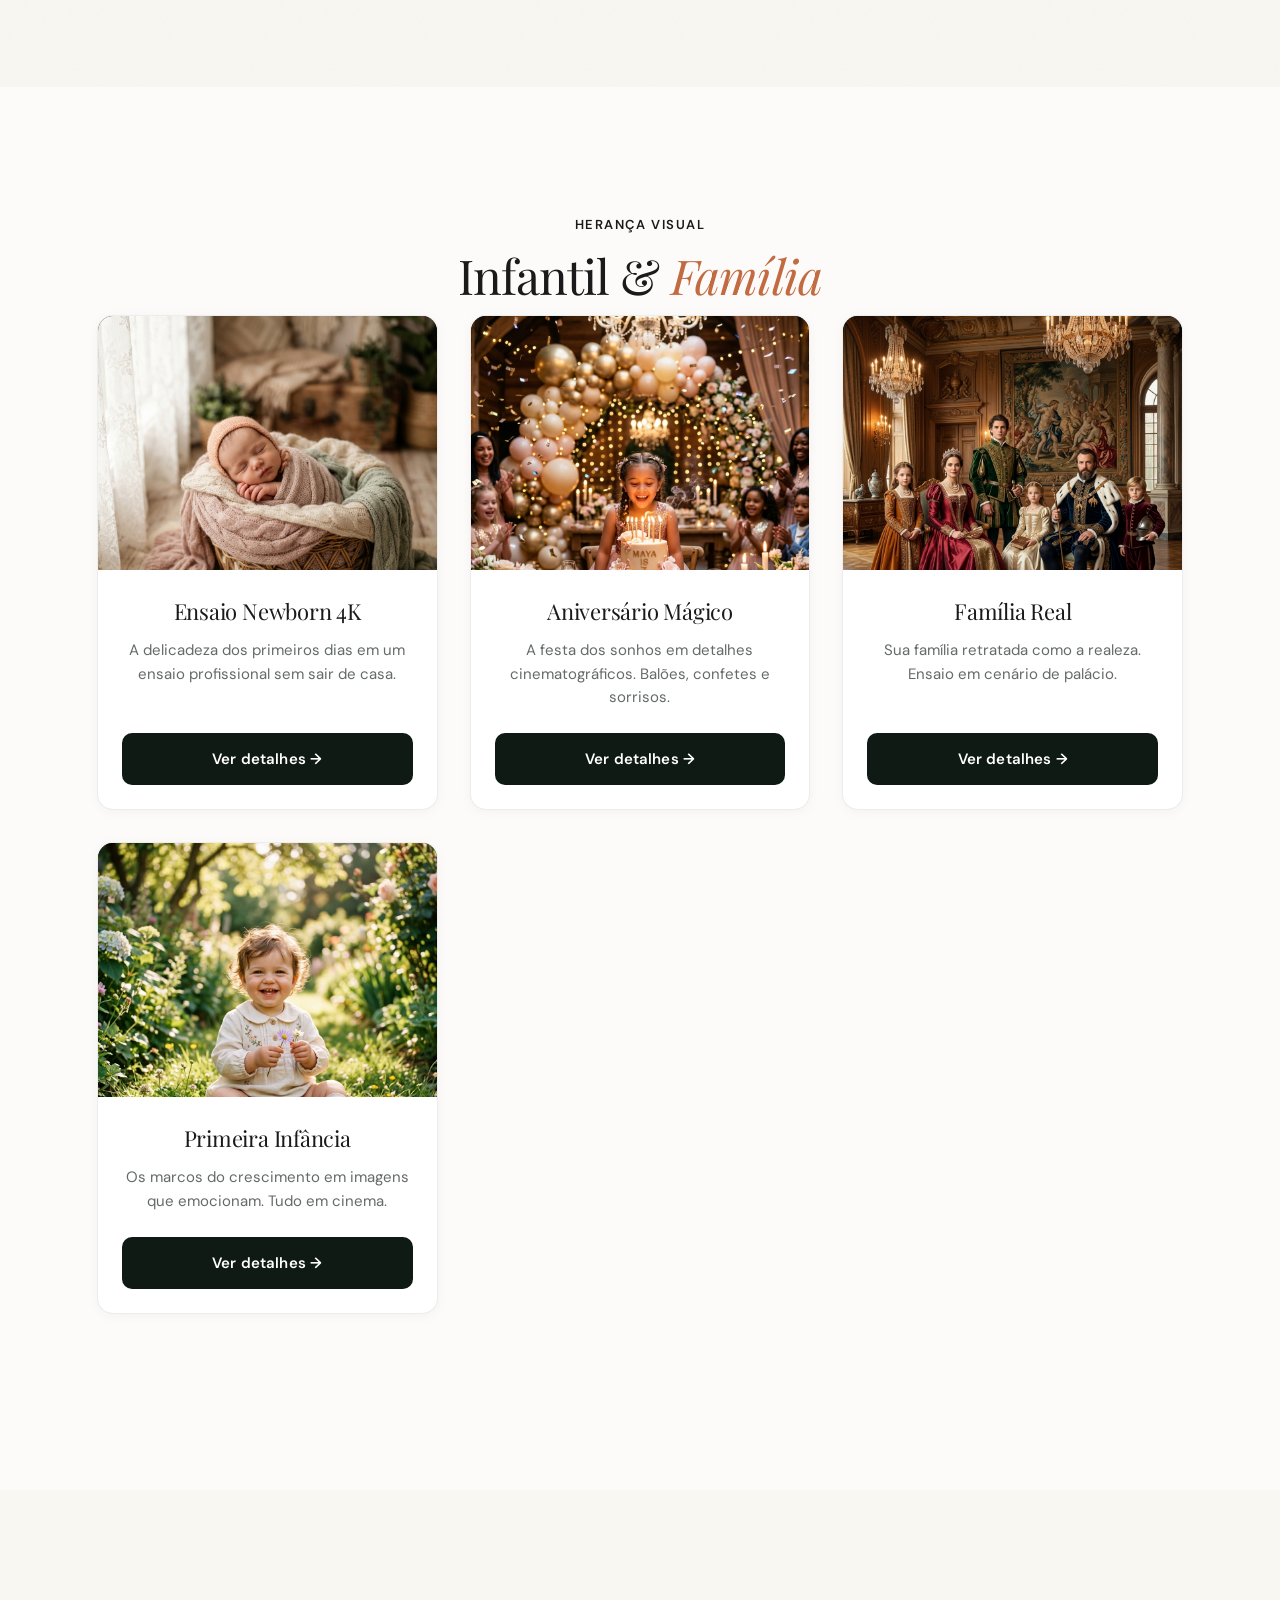
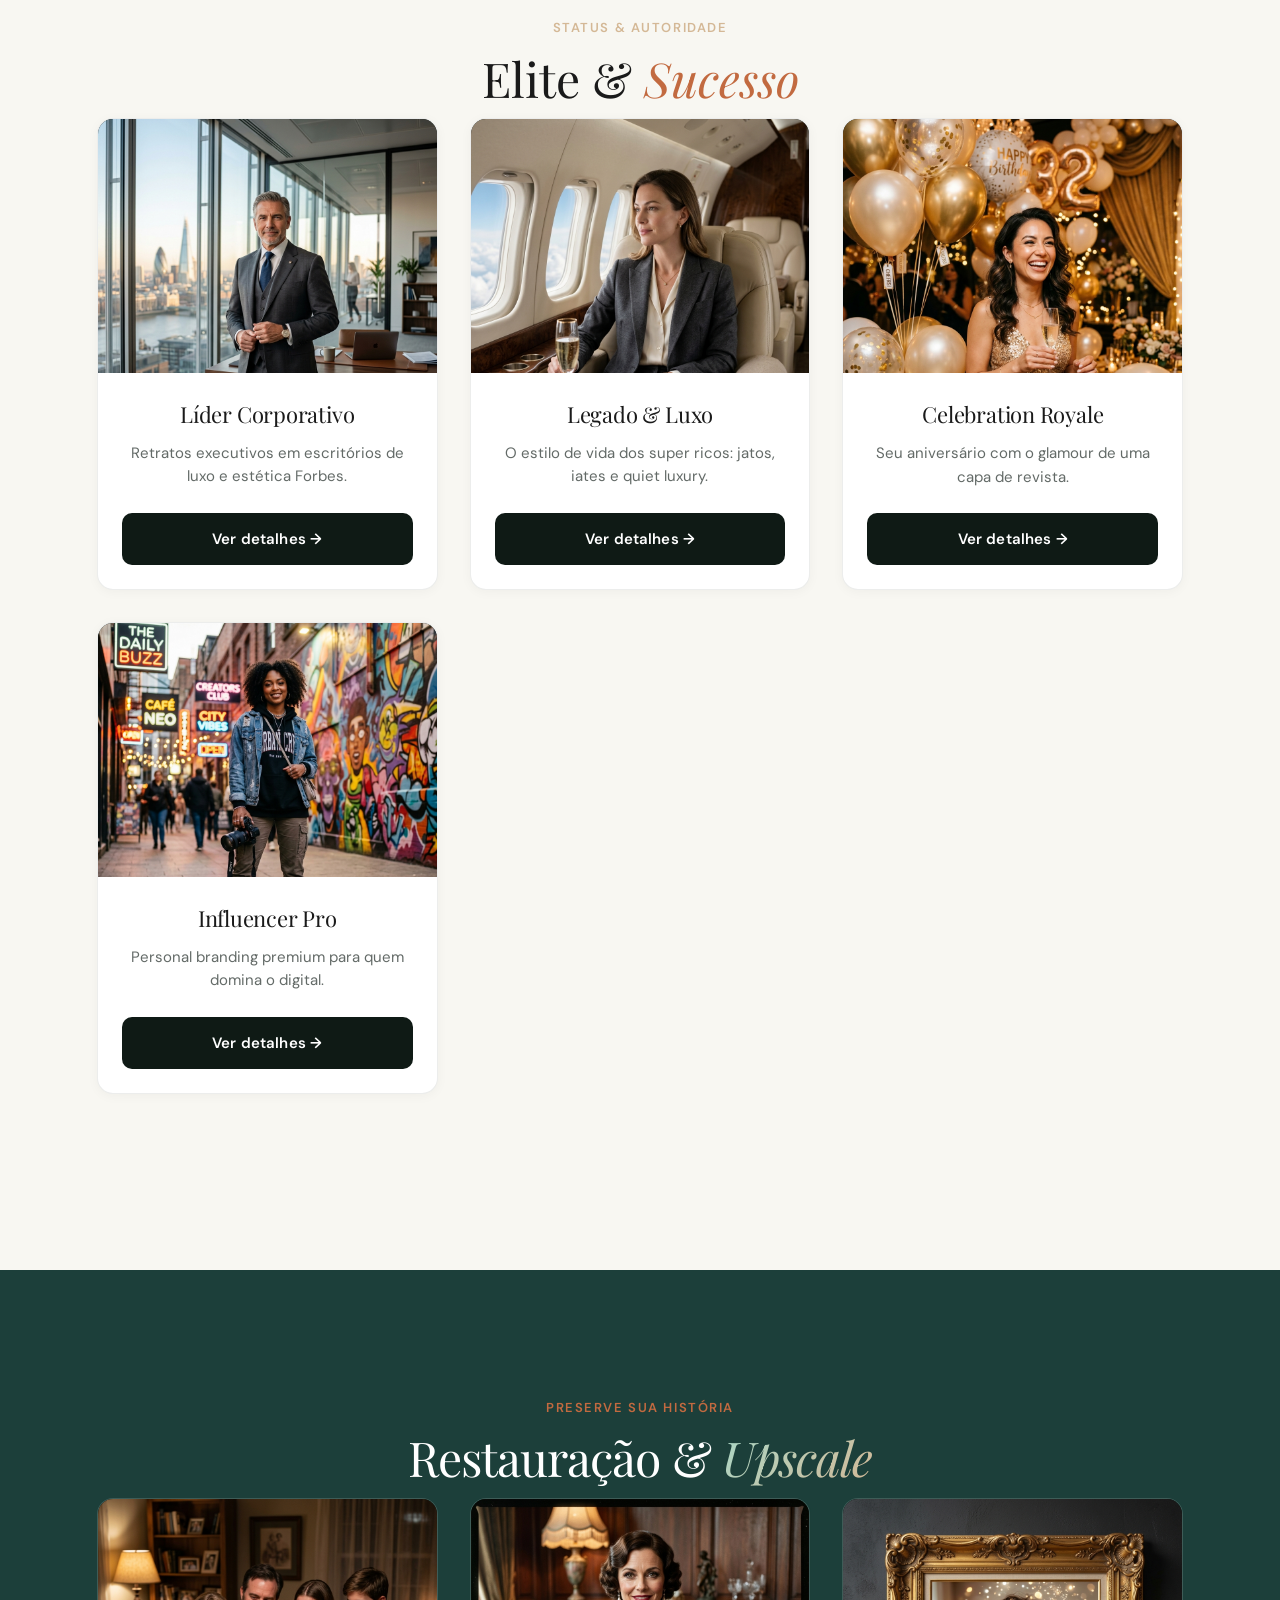
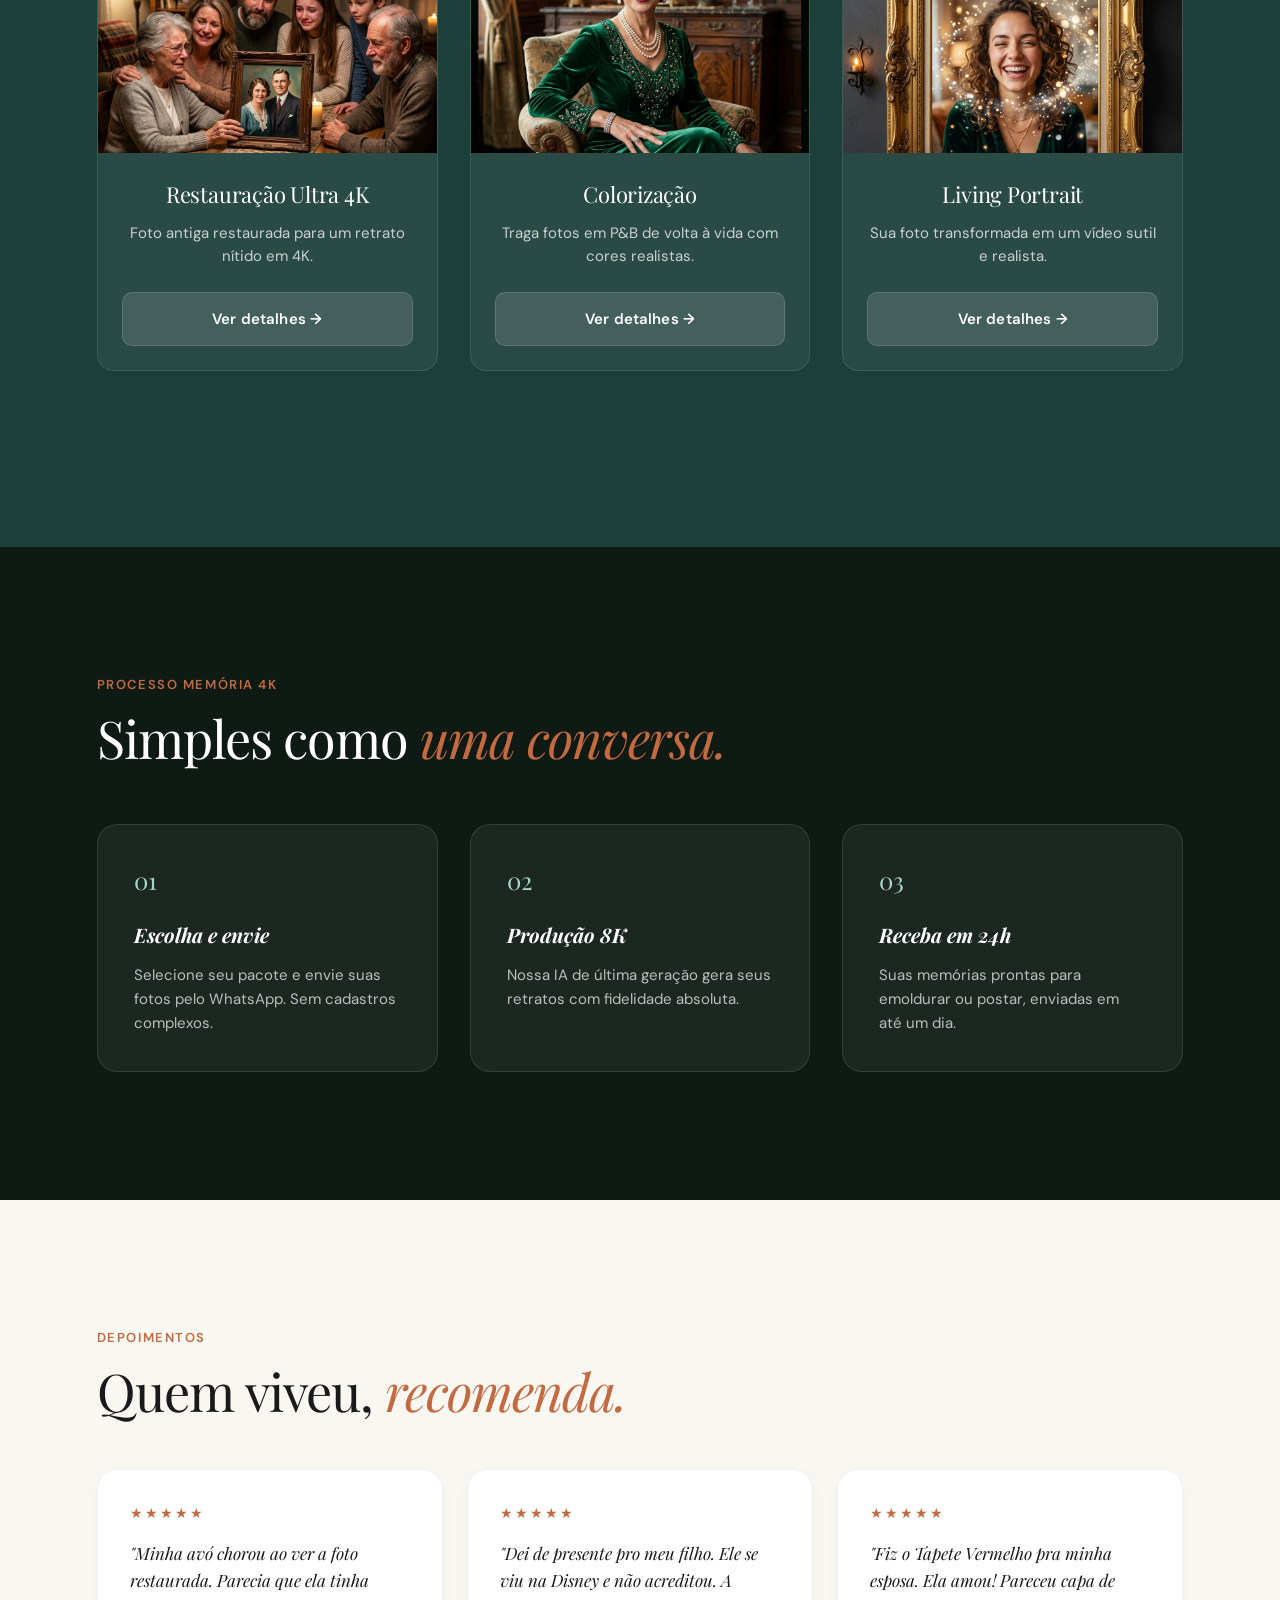
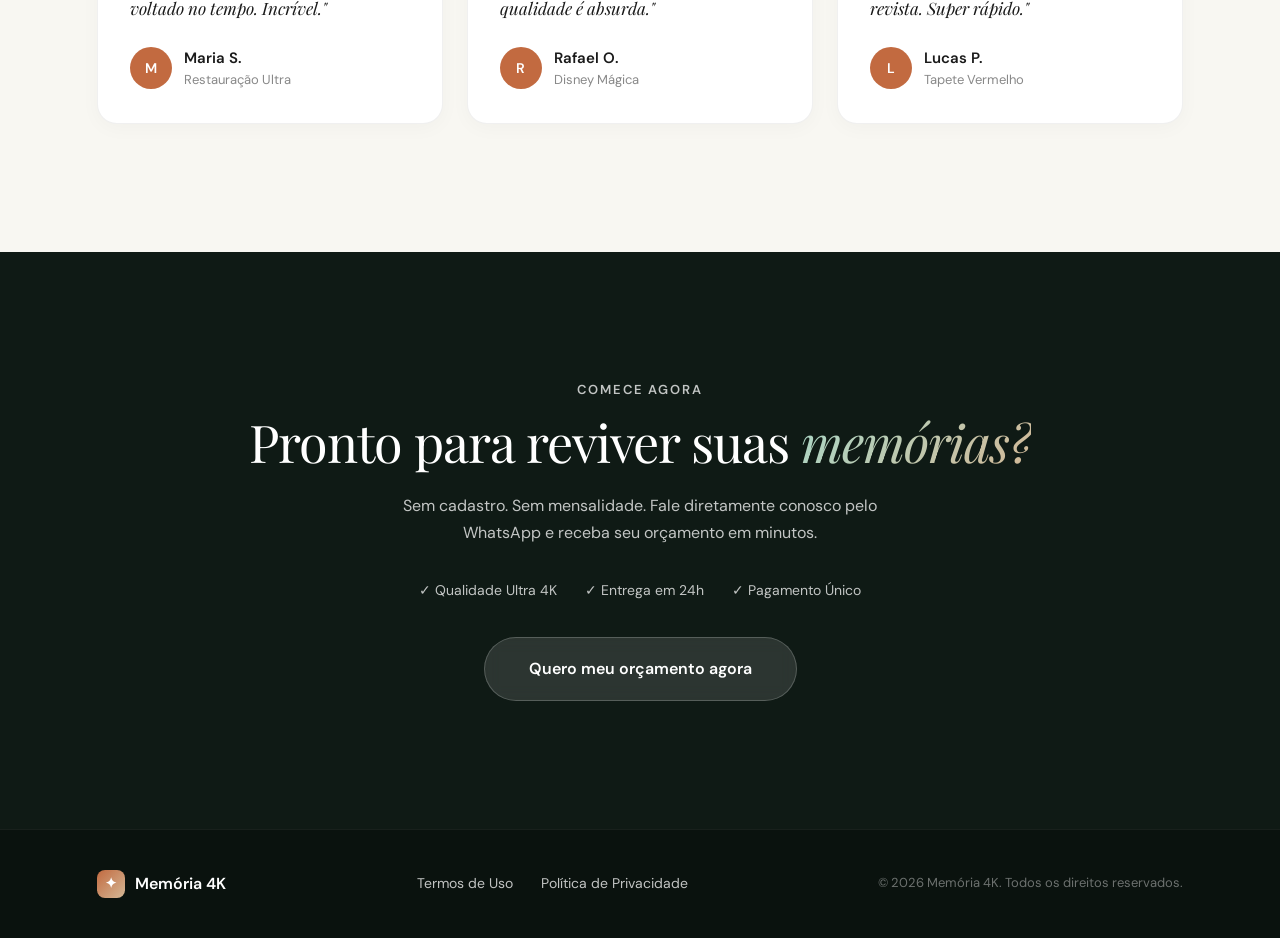
==== commit 13ec0e3a: "feat: adicionar categoria Família, gerar variações das imagens e atualizar Hero carrossel" ====
--- a/index.html
+++ b/index.html
@@ -28,6 +28,7 @@
     <ul class="navbar__links" id="nav-links">
       <li><a href="#inicio">Início</a></li>
       <li><a href="#catalogo">Ensaios</a></li>
+      <li><a href="#familia">Infantil & Família</a></li>
       <li><a href="#lifestyle">Elite & Sucesso</a></li>
       <li><a href="#restauracao">Restauração</a></li>
     </ul>
@@ -56,6 +57,17 @@
         <p class="section-eyebrow">Descubra novos mundos</p>
         <h2 class="section-title">Ensaios <em>Temáticos</em></h2>
         <div class="catalog-grid" id="grid-tematicos"></div>
+      </div>
+    </div>
+  </section>
+
+  <!-- INFANTIL & FAMÍLIA -->
+  <section class="catalog-section" id="familia" style="background-color: #fcfbf9; color: #1a1a1a;">
+    <div class="container">
+      <div class="catalog-header reveal">
+        <p class="section-eyebrow" style="color: var(--gold);">Herança Visual</p>
+        <h2 class="section-title">Infantil & <em>Família</em></h2>
+        <div class="catalog-grid" id="grid-familia"></div>
       </div>
     </div>
   </section>
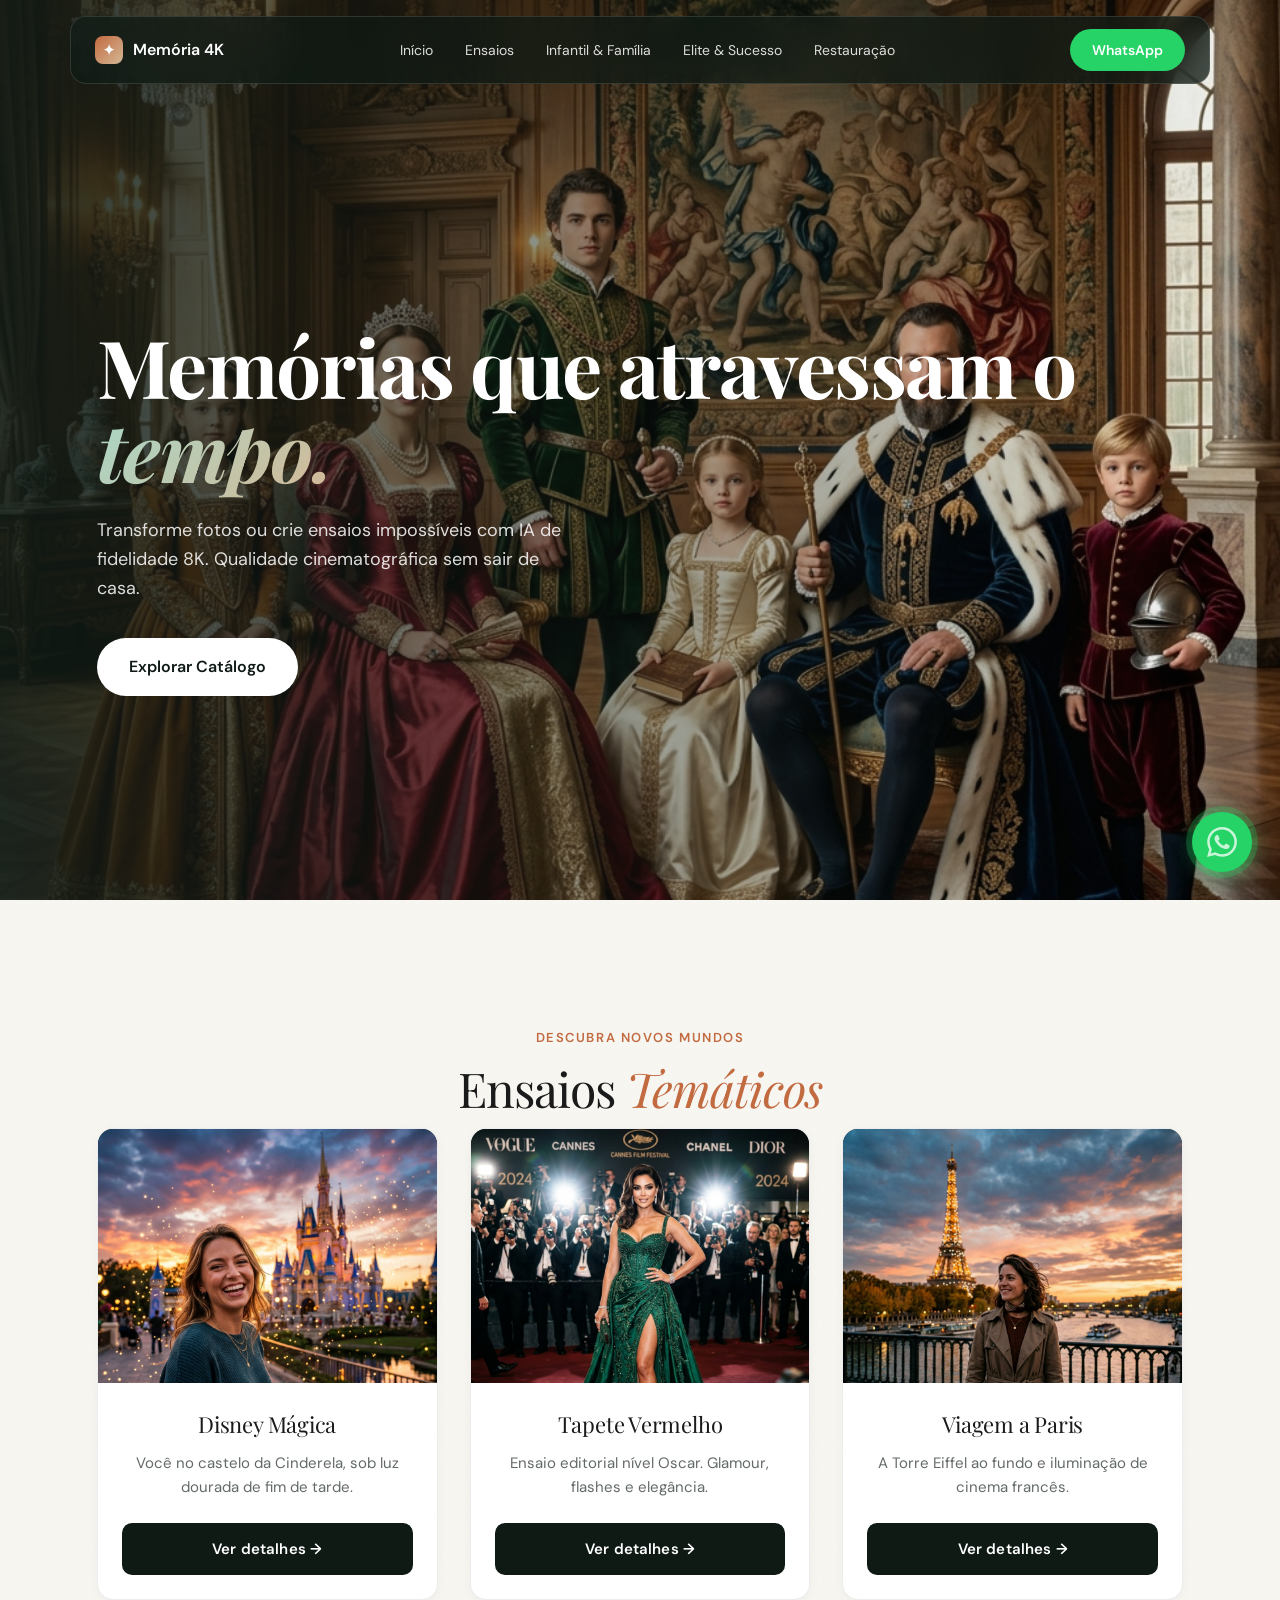
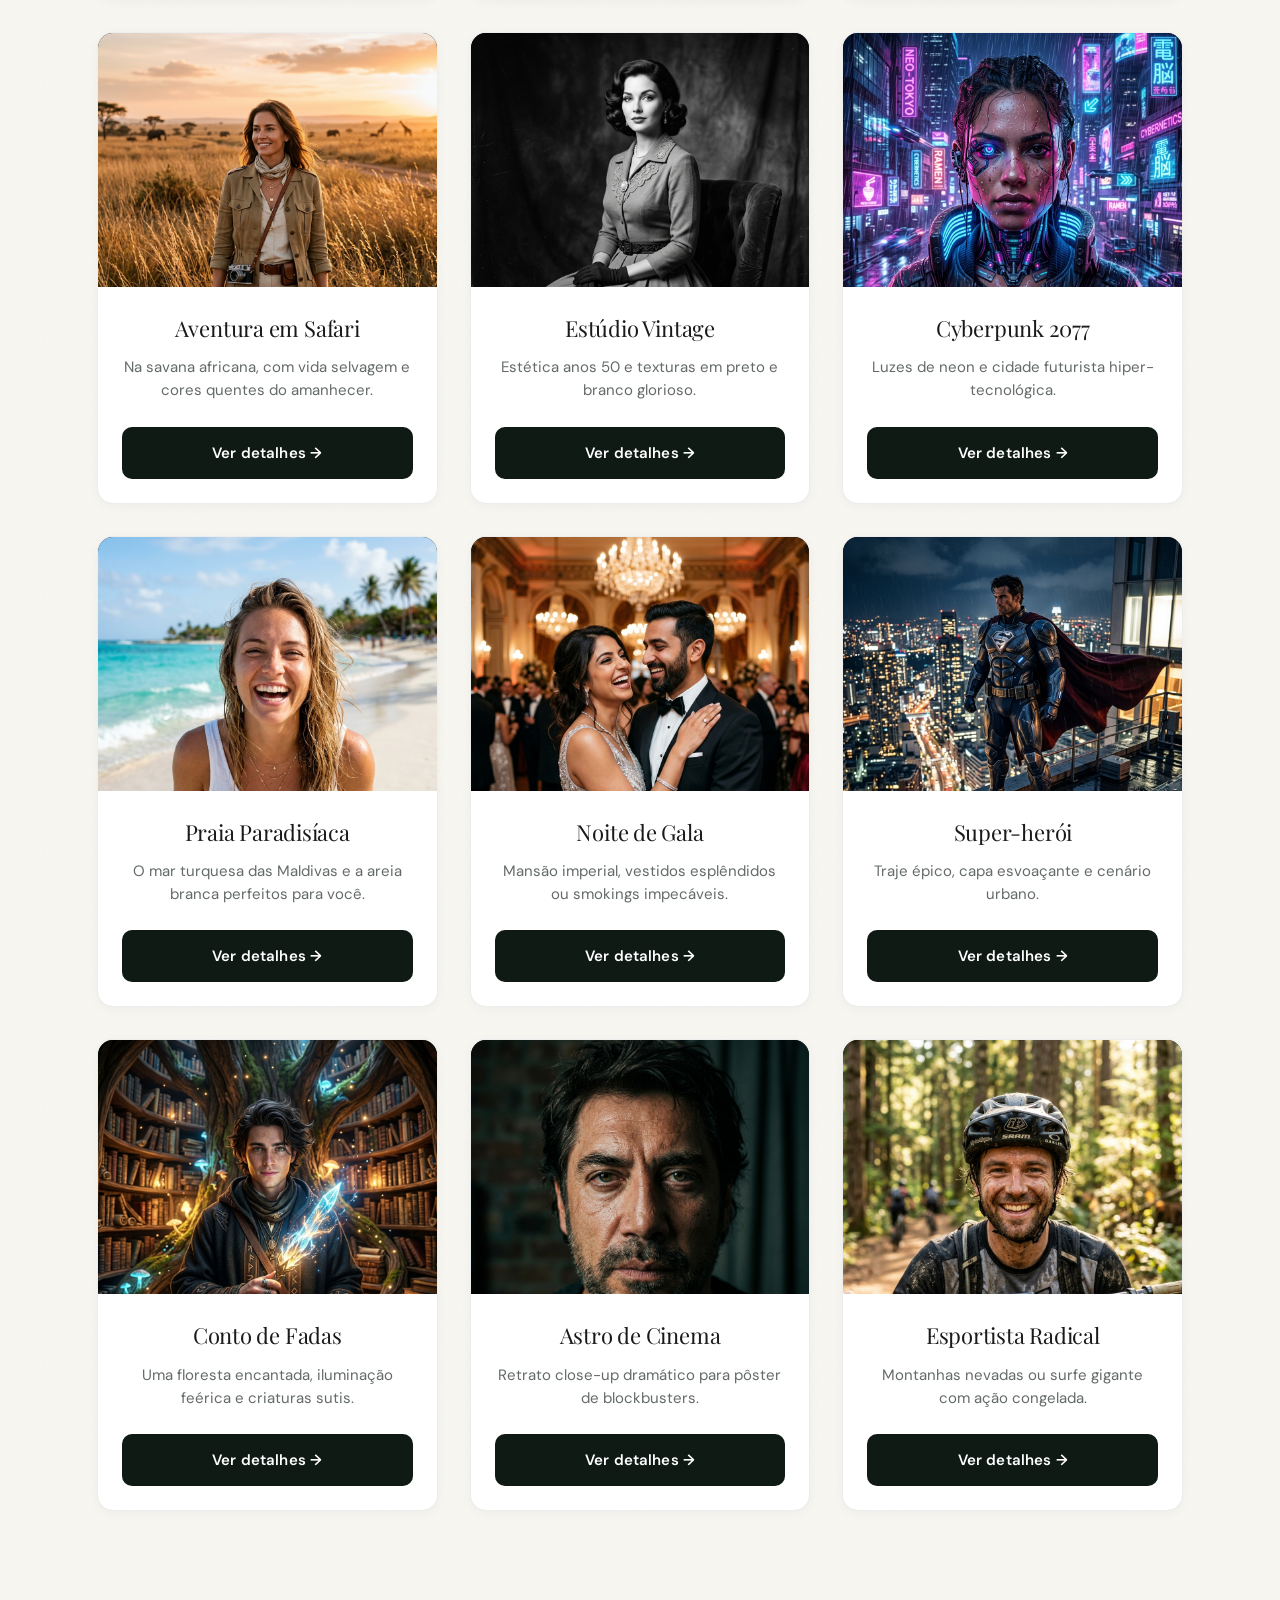
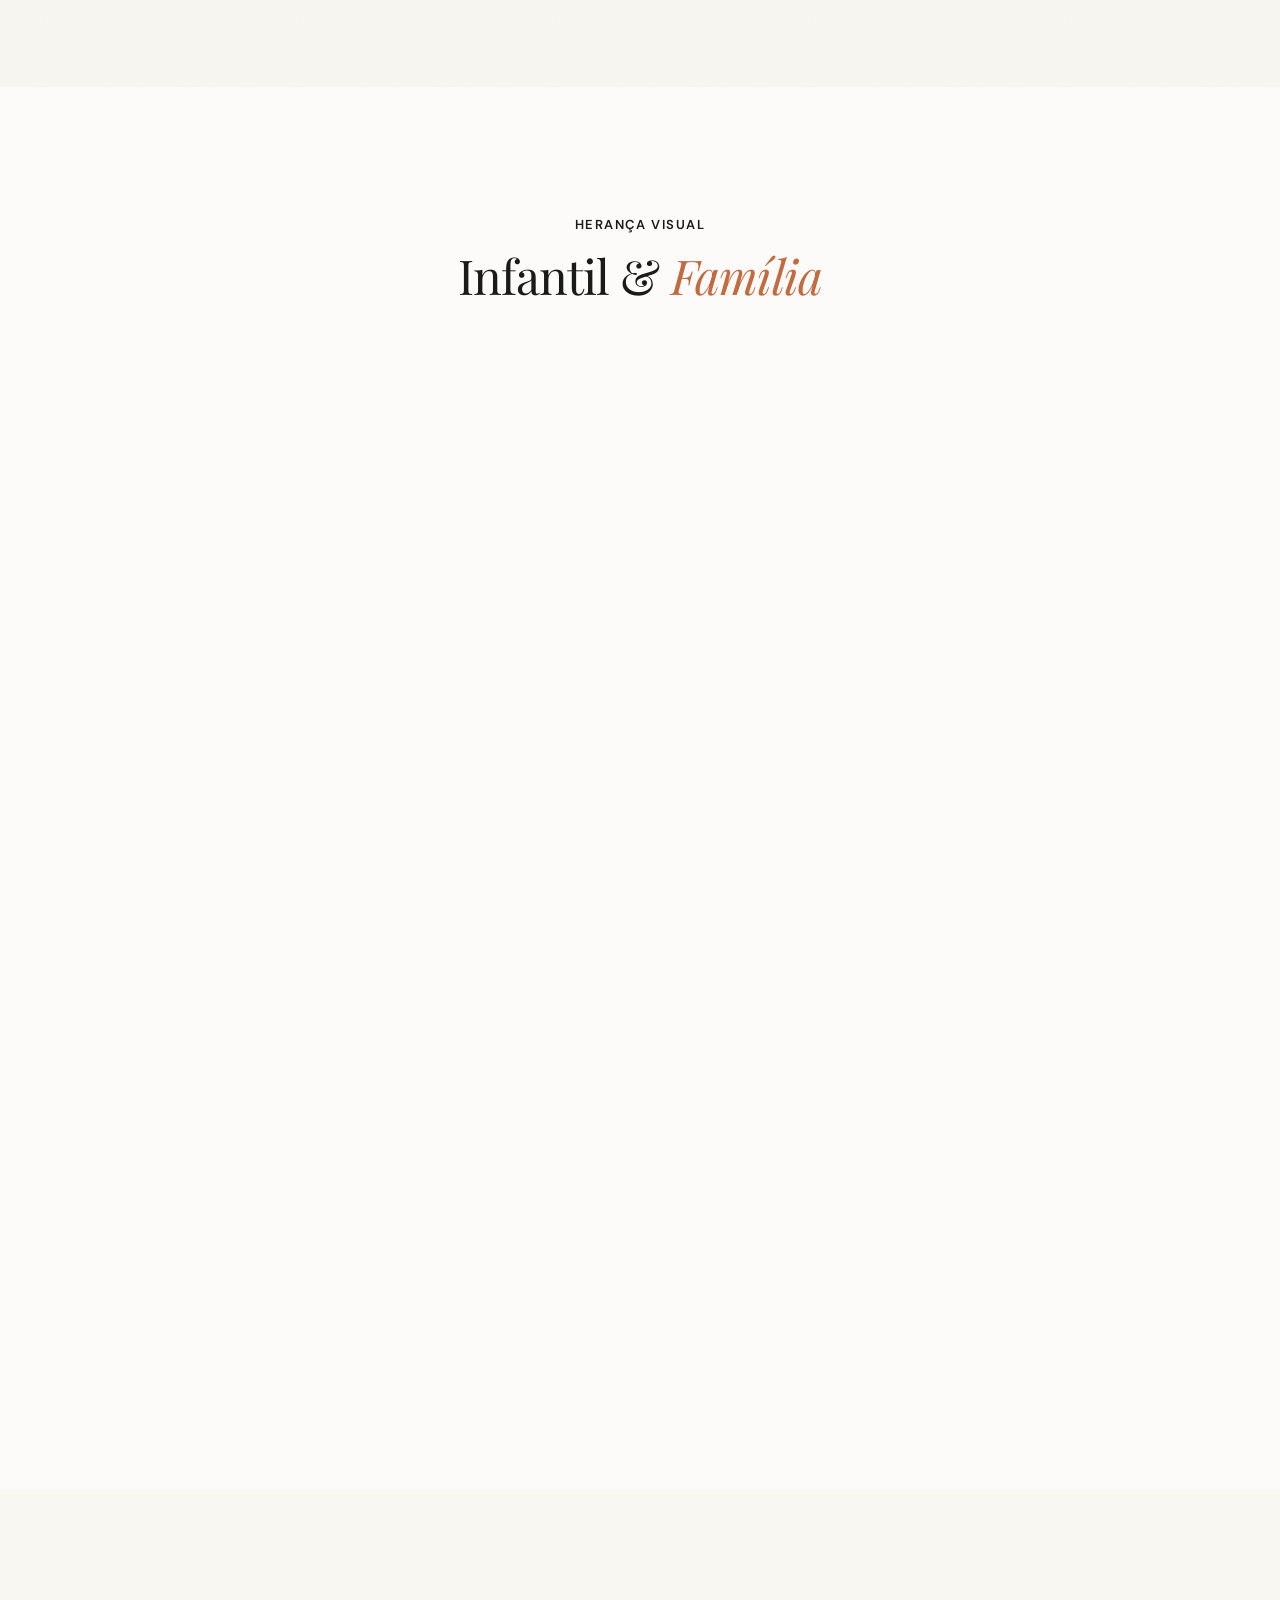
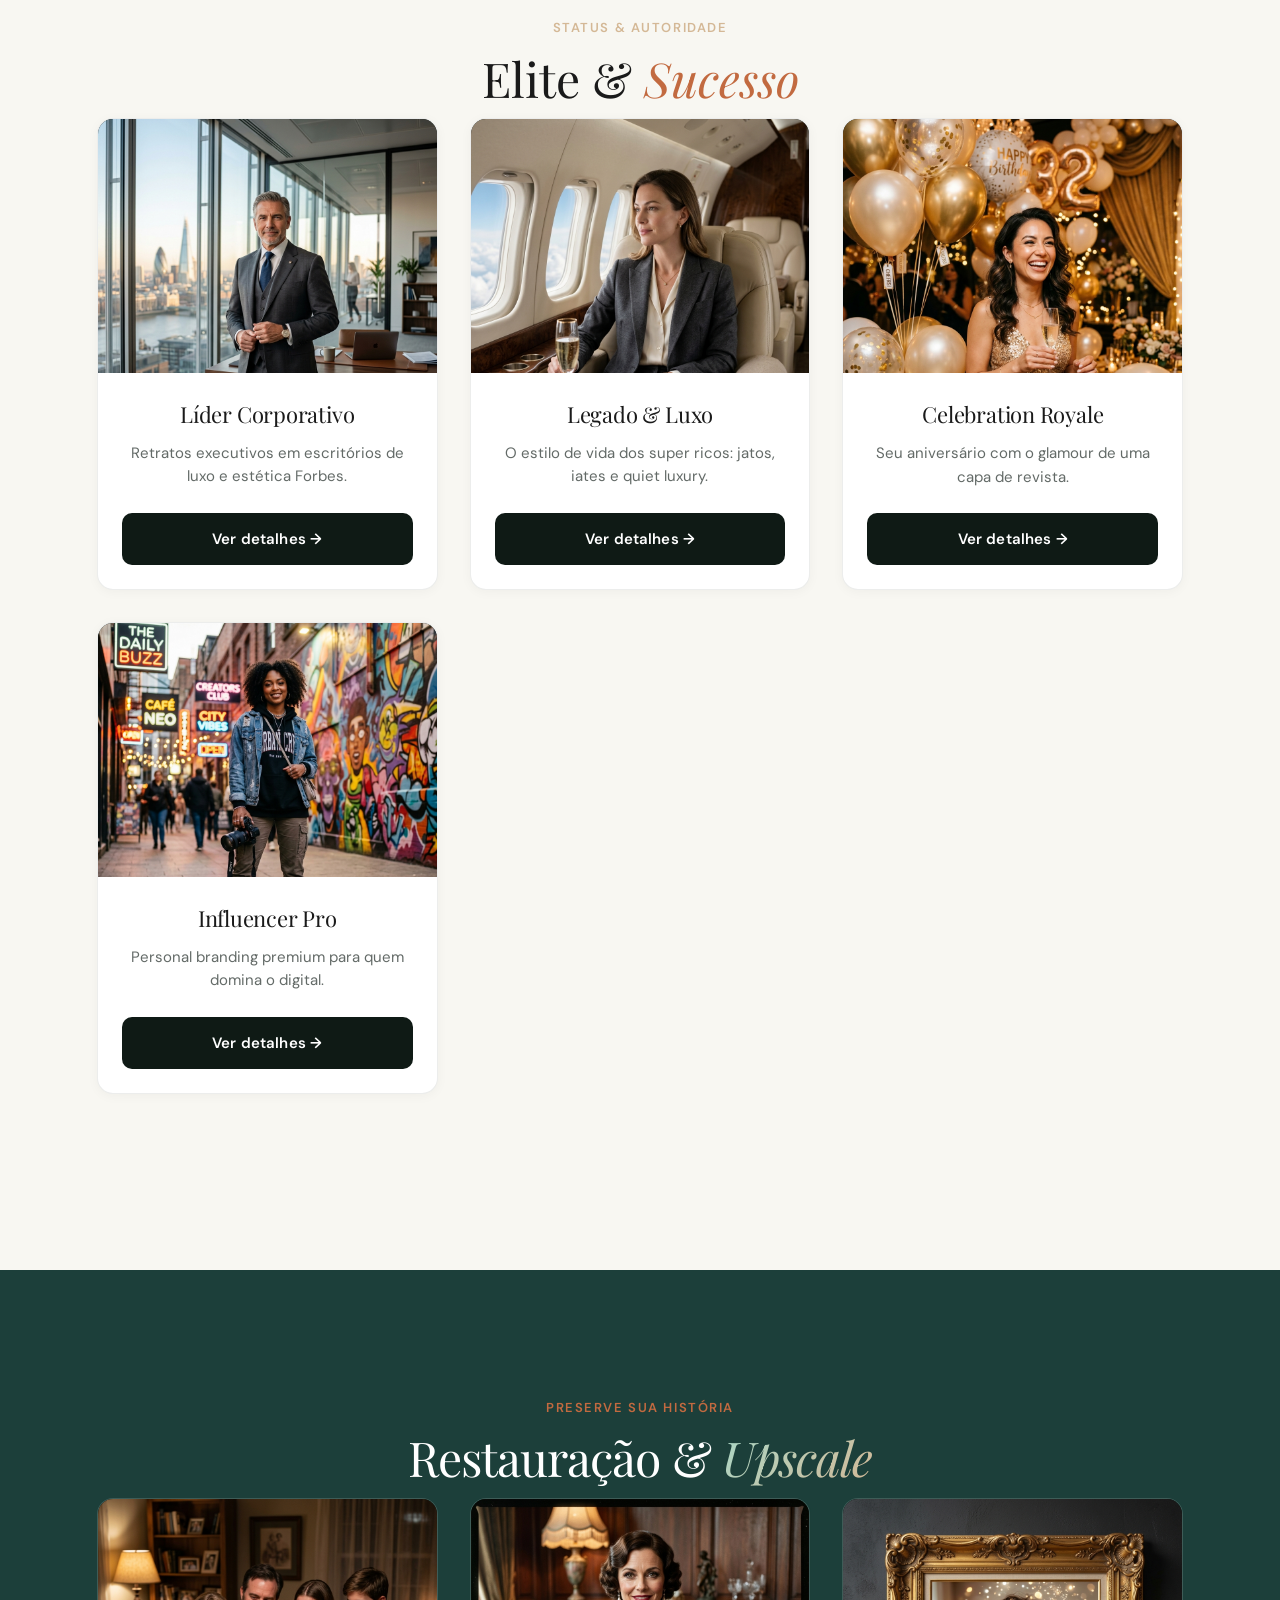
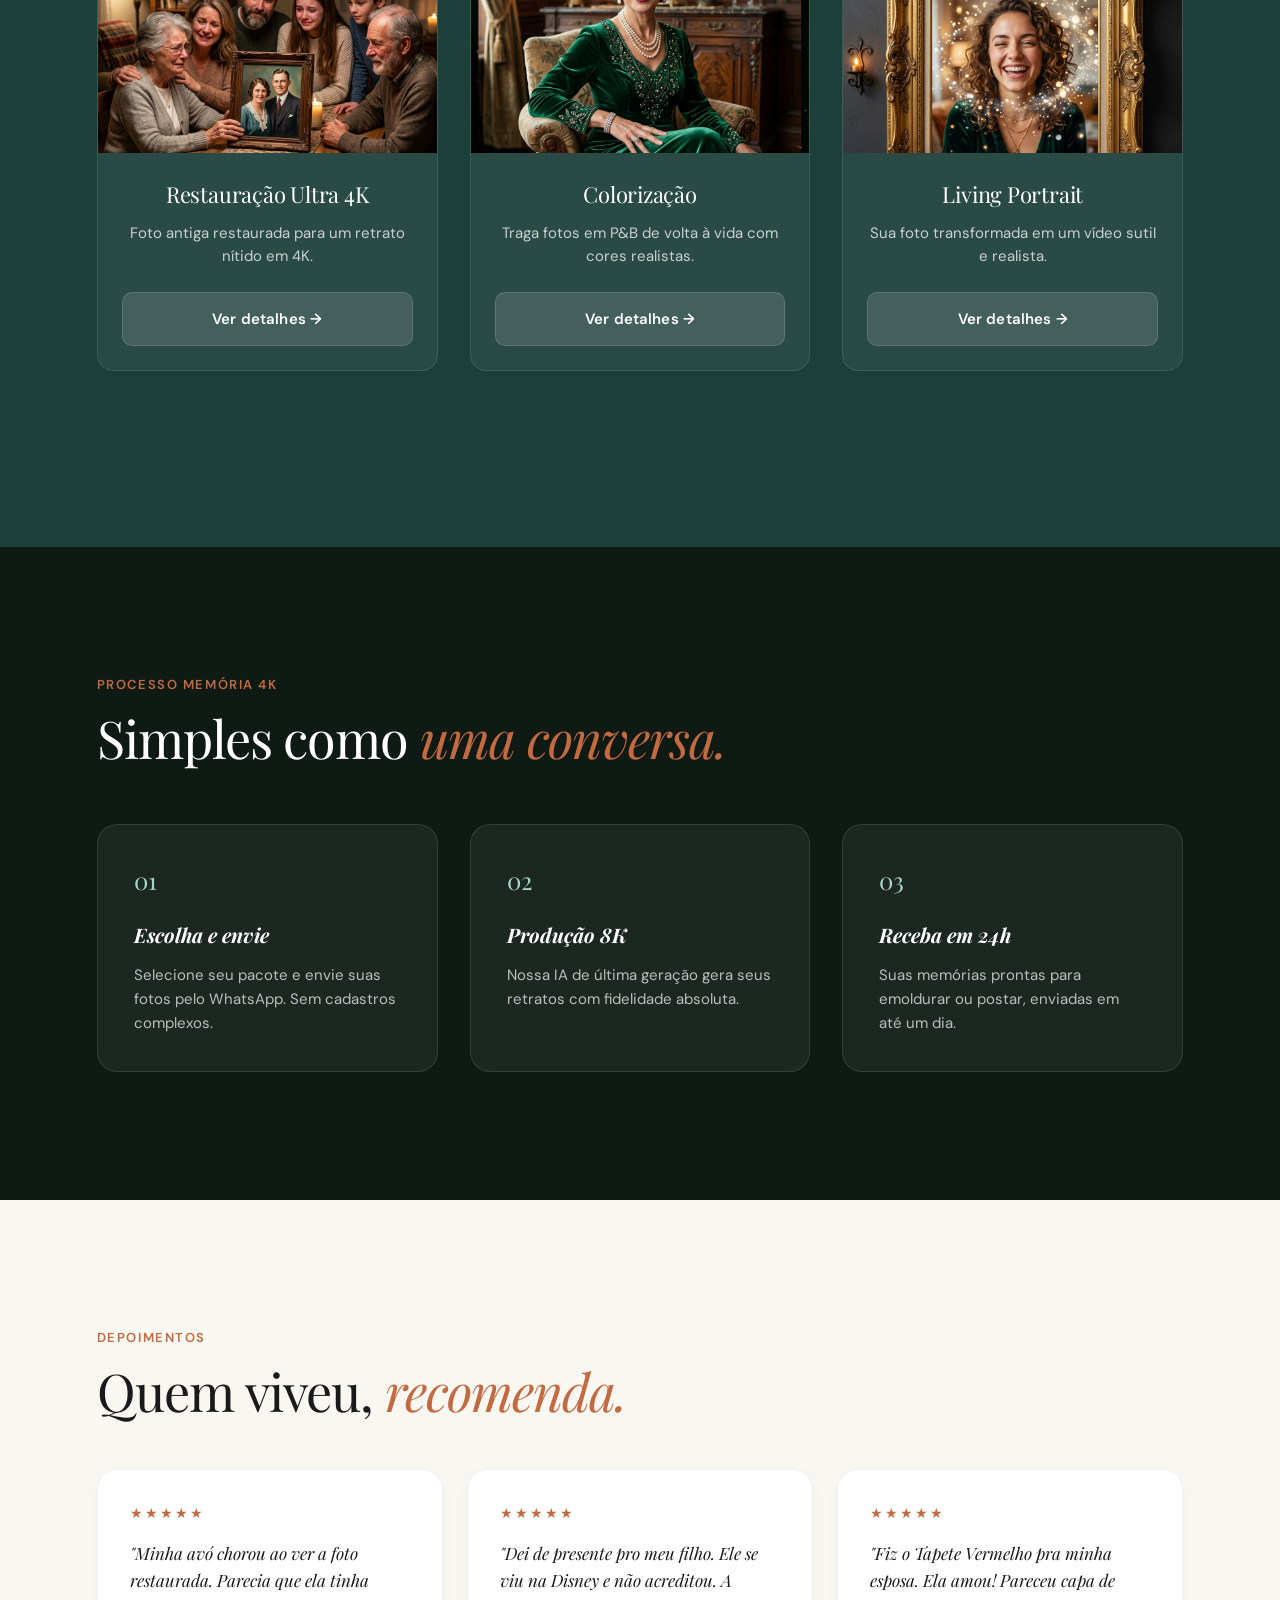
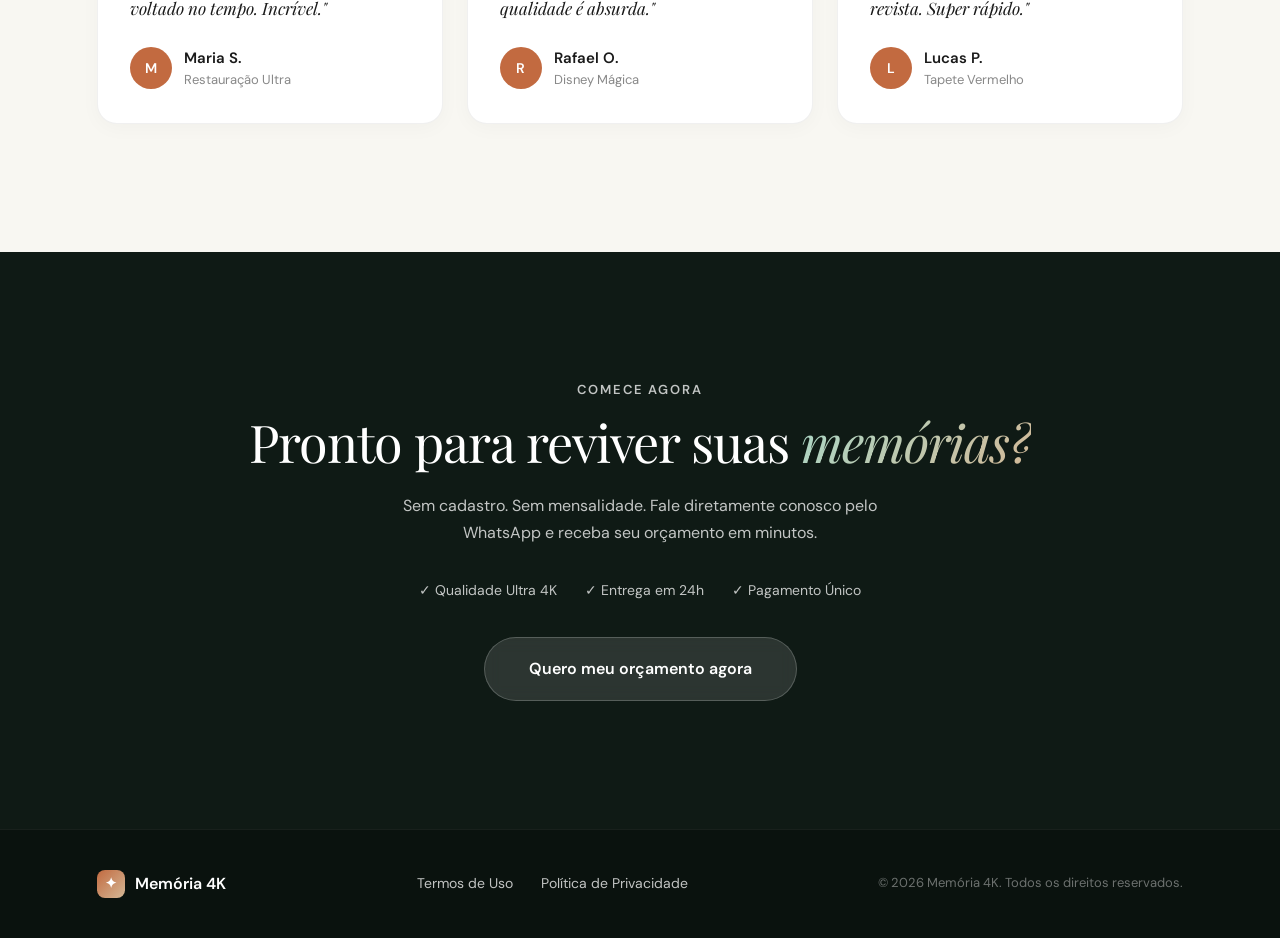
==== commit 5ce2f289: "feat: add Google Ads PMax tracking and Vercel config" ====
--- a/index.html
+++ b/index.html
@@ -18,6 +18,29 @@
   <link rel="preconnect" href="https://fonts.gstatic.com" crossorigin>
   <link href="https://fonts.googleapis.com/css2?family=Playfair+Display:ital,wght@0,400;0,700;1,400;1,700&family=DM+Sans:ital,wght@0,300;0,400;0,500;0,600;0,700;1,400&display=swap" rel="stylesheet">
   <link rel="stylesheet" href="css/style.css?v=revisao_final_2026">
+
+  <!-- Google tag (gtag.js) -->
+  <script async src="https://www.googletagmanager.com/gtag/js?id=AW-18123932698"></script>
+  <script>
+    window.dataLayer = window.dataLayer || [];
+    function gtag(){dataLayer.push(arguments);}
+    gtag('js', new Date());
+    gtag('config', 'AW-18123932698');
+
+    // Rastreamento automático de cliques no WhatsApp (PMax)
+    document.addEventListener('DOMContentLoaded', function() {
+      document.body.addEventListener('click', function(e) {
+        let target = e.target.closest('a');
+        if (target && target.href && target.href.includes('wa.me')) {
+          gtag('event', 'conversion', {
+            'send_to': 'AW-18123932698',
+            'event_category': 'Contato',
+            'event_label': 'Clique WhatsApp'
+          });
+        }
+      });
+    });
+  </script>
 </head>
 <body id="inicio">
   <nav class="navbar" id="navbar">
@@ -178,7 +201,7 @@
           <span class="cta-badge">✓ Entrega em 24h</span>
           <span class="cta-badge">✓ Pagamento Único</span>
         </div>
-        <a href="https://wa.me/5511915101982" target="_blank" rel="noopener" class="cta-final__button">
+        <a href="https://wa.me/5511915101982" target="_blank" rel="noopener noreferrer" class="cta-final__button">
           Quero meu orçamento agora
         </a>
       </div>
